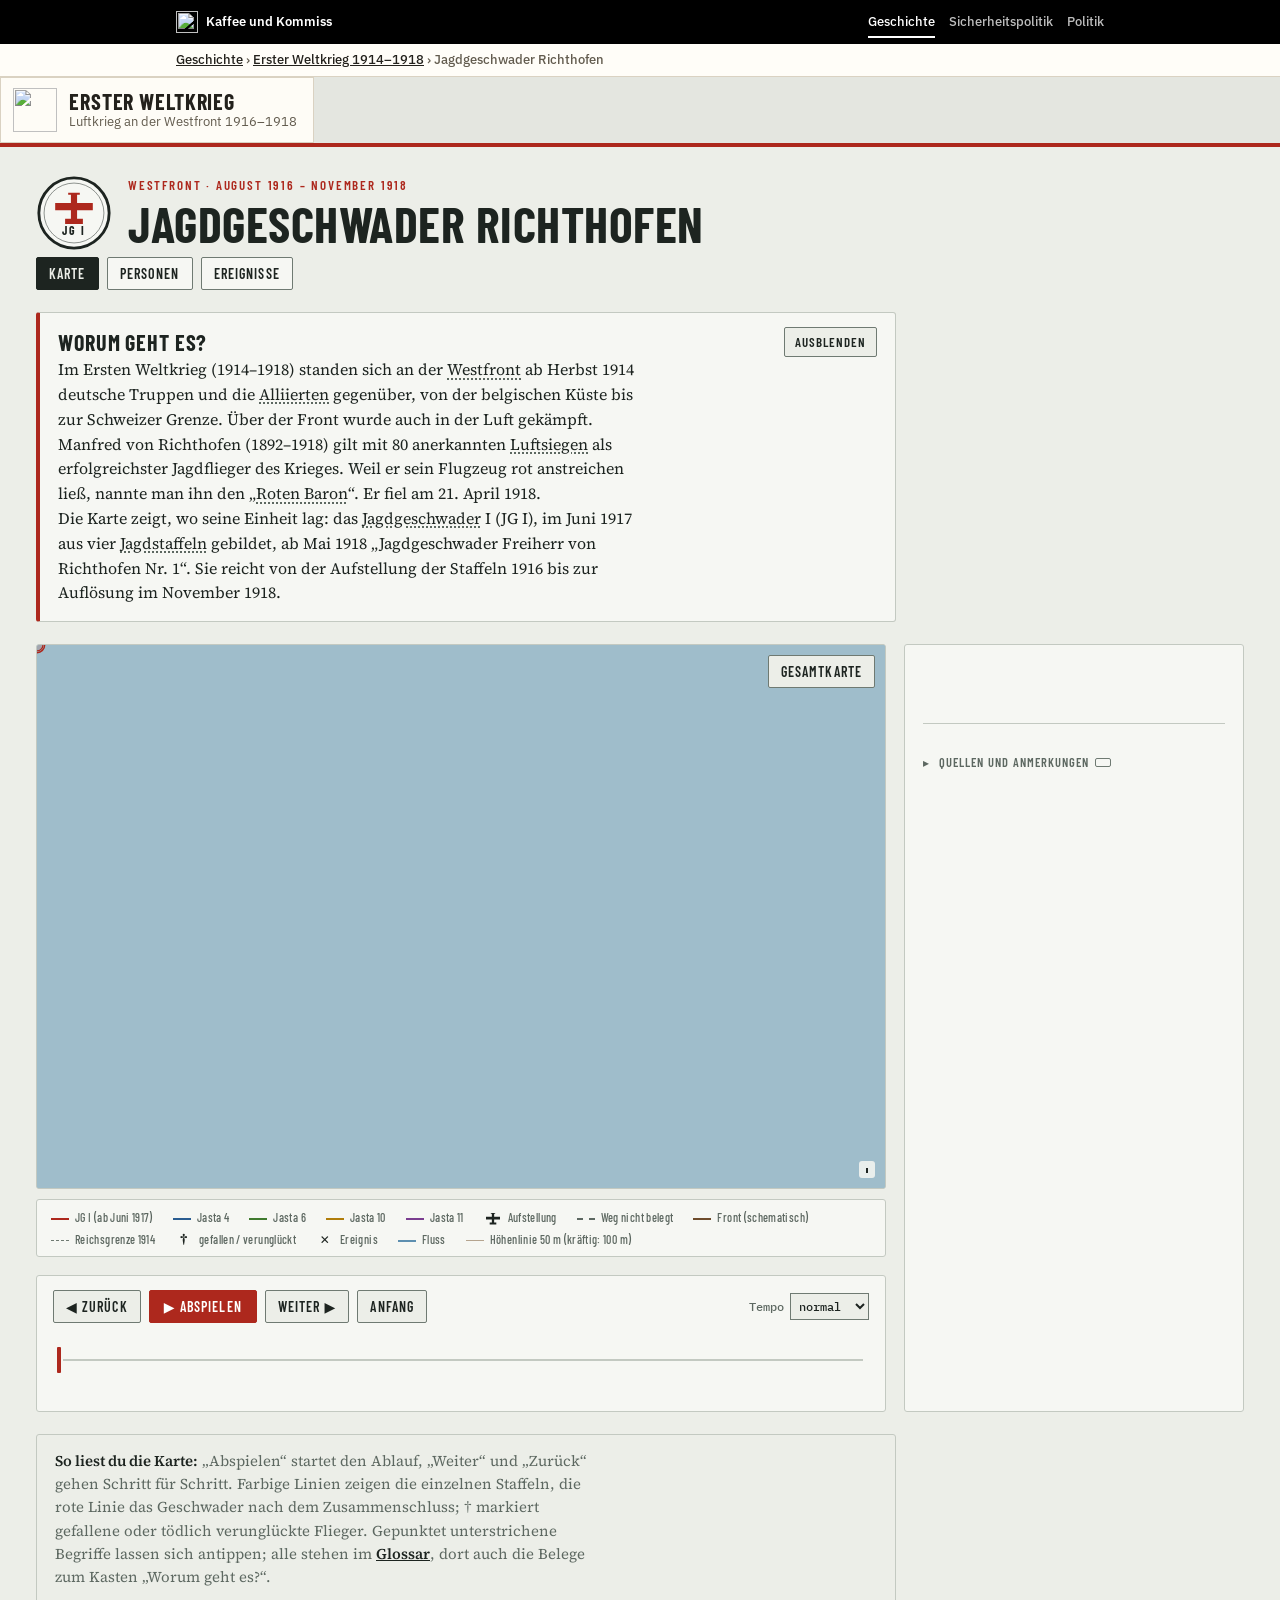
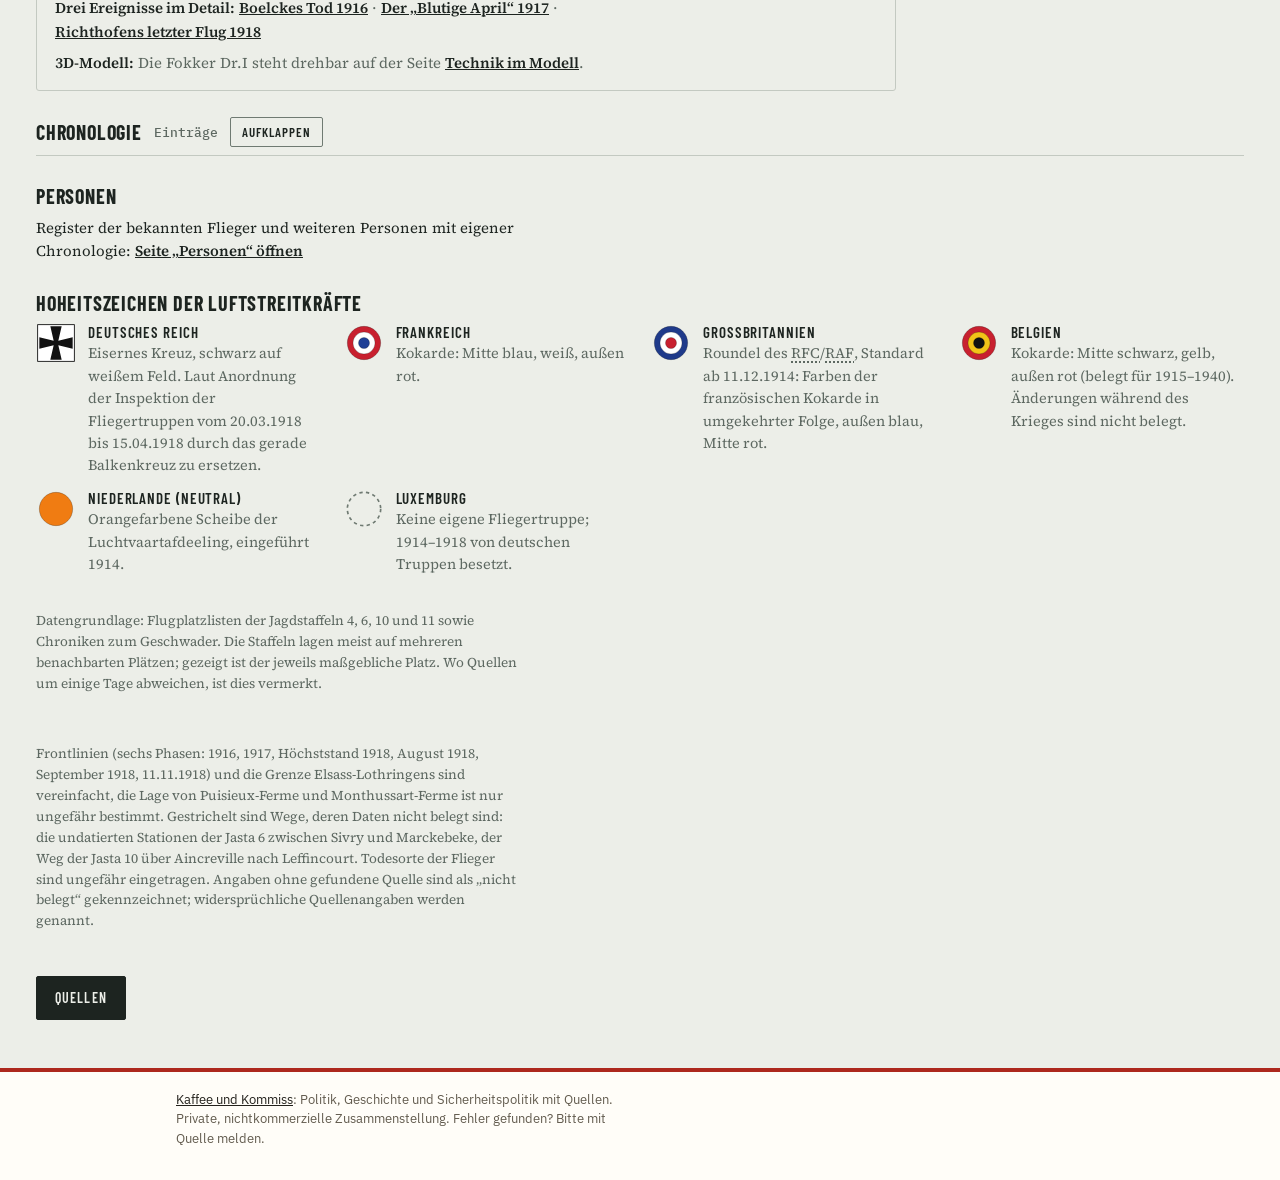
==== index.html @ 42090198 "Handy: Einstieg verdichten, Hauptinhalt früher sichtbar (Arbeitspaket 3) Kasten mit Einstiegstext au" ====
<!doctype html>
<html lang="de" class="kk-b-gesch kk-breit">
<head>
<meta charset="utf-8">
<meta name="viewport" content="width=device-width, initial-scale=1, viewport-fit=cover">
<meta name="description" content="Animierte Karte vom Weg der Jagdstaffeln 4, 6, 10 und 11 ab 1916 über das Jagdgeschwader I (Richthofen) bis zur Auflösung im November 1918.">
<link rel="canonical" href="https://kaffeeundkommiss.github.io/erster-Weltkrieg/">
<meta property="og:type" content="website">
<meta property="og:locale" content="de_DE">
<meta property="og:site_name" content="Erster Weltkrieg">
<meta property="og:title" content="Jagdgeschwader Richthofen 1916–1918">
<meta property="og:description" content="Animierte Karte vom Weg der Jagdstaffeln 4, 6, 10 und 11 ab 1916 über das Jagdgeschwader I (Richthofen) bis zur Auflösung im November 1918.">
<meta property="og:url" content="https://kaffeeundkommiss.github.io/erster-Weltkrieg/">
<!-- Vorschau für Linkvorschauen, erzeugt mit werkzeuge/vorschau.js -->
<meta property="og:image" content="https://kaffeeundkommiss.github.io/erster-Weltkrieg/vorschau/karte.jpg?v=986ff84e">
<meta property="og:image:width" content="1200">
<meta property="og:image:height" content="630">
<meta property="og:image:alt" content="Jagdgeschwader Richthofen: Erster Weltkrieg">
<meta name="twitter:card" content="summary_large_image">
<meta name="twitter:image" content="https://kaffeeundkommiss.github.io/erster-Weltkrieg/vorschau/karte.jpg?v=986ff84e">
<meta name="theme-color" content="#23211C" media="(prefers-color-scheme: light)">
<meta name="theme-color" content="#12110E" media="(prefers-color-scheme: dark)">
<meta name="apple-mobile-web-app-capable" content="yes">
<meta name="mobile-web-app-capable" content="yes">
<meta name="apple-mobile-web-app-title" content="JG Richthofen">
<meta name="apple-mobile-web-app-status-bar-style" content="default">
<link rel="icon" href="icons/favicon.svg" type="image/svg+xml">
<link rel="icon" href="icons/favicon-32.png" sizes="32x32" type="image/png">
<link rel="apple-touch-icon" sizes="180x180" href="icons/apple-touch-icon.png">
<link rel="manifest" href="manifest.webmanifest">
<link rel="stylesheet" href="site.css">
<style>
/* Grundgerüst, das auf claude.ai die Artefakt-Hülle liefert */
:root { color-scheme: light; padding-top: env(safe-area-inset-top, 0px); padding-bottom: env(safe-area-inset-bottom, 0px) }
body { margin: 0; font: 14px system-ui, -apple-system, sans-serif }
img { max-width: 100% }
[hidden] { display: none !important }
</style>
<title>Jagdgeschwader Richthofen 1916–1918</title>
<link rel="preconnect" href="https://fonts.googleapis.com">
<link rel="preconnect" href="https://fonts.gstatic.com" crossorigin>
<link rel="stylesheet" href="https://fonts.googleapis.com/css2?family=Barlow+Condensed:wght@500;600;700&family=Source+Serif+4:opsz,wght@8..60,400;8..60,600&family=IBM+Plex+Sans:wght@400;500;600;700&family=IBM+Plex+Mono:wght@400;500;600&display=swap">
<link rel="stylesheet" href="basis.css">
<style>
/* Layout: Karte als Hauptfläche, Detailspalte rechts (mobil darunter), Zeitleiste mit echter Datumsskala, darunter Stationsliste */
:root {
  --paper: #eceee8; --panel: #f6f7f3; --ink: #1d2420; --muted: #5d6861; --rule: #c3c9c1;
  --sea: #9fbdcb; --land-fr: #d3dcea; --land-be: #ece0ae; --land-uk: #ead2cf; --land-nl: #f2d6b8; --land-lu: #dcd2e8; --land-de: #c7c1b6;
  --border: #6f7a72; --j4: #2a5d91; --j6: #3f7a2e; --j10: #b07d0a; --j11: #7a3d8f; --red: #ad281d; --red-soft: rgba(173,40,29,.16); --front: #6e4c2c; --grat: rgba(29,36,32,.07);
  --f-display: "Barlow Condensed", "Arial Narrow", system-ui, sans-serif;
  --f-body: "Source Serif 4", Georgia, "Times New Roman", serif;
  --f-mono: "IBM Plex Mono", ui-monospace, Menlo, Consolas, monospace;
}
@media (prefers-color-scheme: dark) { :root:not([data-theme="light"]) {
  --paper: #121614; --panel: #181d1a; --ink: #e2e6e1; --muted: #98a39b; --rule: #313a35;
  --sea: #0e1518; --land-fr: #1f2b3c; --land-be: #3a3419; --land-uk: #3d2626; --land-nl: #40301c; --land-lu: #2e2840; --land-de: #3a3834;
  --border: #7d8a82; --j4: #6fa3e0; --j6: #7dbb5f; --j10: #e0b33c; --j11: #c08ad6; --red: #e4533f; --red-soft: rgba(228,83,63,.2); --front: #c29462; --grat: rgba(226,230,225,.05);
  color-scheme: dark } }
:root[data-theme="dark"] {
  --paper: #121614; --panel: #181d1a; --ink: #e2e6e1; --muted: #98a39b; --rule: #313a35;
  --sea: #0e1518; --land-fr: #1f2b3c; --land-be: #3a3419; --land-uk: #3d2626; --land-nl: #40301c; --land-lu: #2e2840; --land-de: #3a3834;
  --border: #7d8a82; --j4: #6fa3e0; --j6: #7dbb5f; --j10: #e0b33c; --j11: #c08ad6; --red: #e4533f; --red-soft: rgba(228,83,63,.2); --front: #c29462; --grat: rgba(226,230,225,.05);
  color-scheme: dark }

* { box-sizing: border-box }
body { background: var(--paper); color: var(--ink); font: 400 16px/1.55 var(--f-body); }
.wrap { max-width: 1240px; margin: 0 auto; padding-block: 28px 48px;
  padding-left: max(16px, env(safe-area-inset-left, 0px)); padding-right: max(16px, env(safe-area-inset-right, 0px));
  display: grid; grid-template-columns: minmax(0, 1fr); gap: 22px; }
.wrap > * { min-width: 0 }
header { display: grid; gap: 6px }
.brand { display: flex; align-items: center; gap: 16px }
.brand-text { display: grid; gap: 6px; min-width: 0 }
nav.pages { display: flex; gap: 8px; flex-wrap: wrap }
nav.pages a { font: 600 14px/1 var(--f-display); letter-spacing: .08em; text-transform: uppercase; color: var(--ink); text-decoration: none;
  border: 1px solid var(--border); border-radius: 2px; padding: 9px 12px 8px; background: var(--panel) }
nav.pages a[aria-current="page"] { background: var(--ink); color: var(--paper); border-color: var(--ink) }
nav.pages a:focus-visible { outline: 2px solid var(--red); outline-offset: 2px }
.more { margin: 0; font-size: 15px } .more a { color: var(--ink); font-weight: 600 }
.logo { width: 76px; height: 76px; flex: none }
.logo-ring { fill: var(--panel); stroke: var(--ink); stroke-width: 3 }
.logo-inner { fill: none; stroke: var(--ink); stroke-width: 1; opacity: .5 }
.logo-plane { fill: var(--red) }
.logo-text { fill: var(--ink); font: 700 12.5px var(--f-display); letter-spacing: .16em }
@media (max-width: 560px) { .logo { width: 56px; height: 56px } .brand { gap: 12px } }
.eyebrow { font: 600 13px/1 var(--f-display); letter-spacing: .14em; text-transform: uppercase; color: var(--red) }
h1, .h1 { font: 700 clamp(30px, 5vw, 50px)/1 var(--f-display); letter-spacing: .01em; margin: 0; text-wrap: balance; text-transform: uppercase }
.lede { margin: 4px 0 0; max-width: 68ch; color: var(--muted) }
.intro { background: var(--panel); border: 1px solid var(--rule); border-left: 4px solid var(--red); border-radius: 3px; padding: 14px 18px 16px; display: grid; gap: 8px; max-width: 860px }
.intro h2 { font: 700 22px/1 var(--f-display); text-transform: uppercase; letter-spacing: .04em; margin: 0 }
.intro > summary { list-style: none; cursor: pointer; display: flex; align-items: center; justify-content: space-between; gap: 12px }
.intro > summary::-webkit-details-marker { display: none }
.intro > summary:focus-visible { outline: 2px solid var(--red); outline-offset: 2px }
.intro .tgl { font: 600 13px/1 var(--f-display); letter-spacing: .08em; text-transform: uppercase; border: 1px solid var(--border); border-radius: 2px; padding: 8px 10px 7px; background: var(--paper) }
.intro .tgl .op, .intro:not([open]) .tgl .cl { display: none } .intro:not([open]) .tgl .op { display: inline }
.intro:not([open]) { padding-bottom: 14px }
.intro p { margin: 0 } .intro .how { font-size: 15px; color: var(--muted) } .intro .how b { color: var(--ink); font-weight: 600 } .intro a { color: var(--ink); font-weight: 600 }
.hinweise { border: 1px solid var(--rule); border-radius: 3px; padding: 14px 18px 16px; display: grid; gap: 8px; max-width: 860px }
.hinweise p { margin: 0; font-size: 15px; color: var(--muted) } .hinweise b { color: var(--ink); font-weight: 600 } .hinweise a { color: var(--ink); font-weight: 600 }
.side-label { font-family: var(--f-display); font-weight: 700; letter-spacing: .12em; text-transform: uppercase; fill: var(--front); paint-order: stroke; stroke: var(--paper); stroke-linejoin: round; pointer-events: none; transition: opacity .3s }
.side-ic { pointer-events: none; transition: opacity .3s; opacity: 0 }
.legend-m { display: none }

/* Zeitleiste fest unter der Karte; der Schrittbereich steht rechts daneben und darf länger sein, ohne die Zeitleiste zu verschieben */
.stage { display: grid; grid-template-columns: minmax(0, 1fr) 340px; grid-template-rows: auto auto 1fr; gap: 18px; align-items: start }
.stage > .map { grid-column: 1; grid-row: 1 }
.stage > .legend-bar { grid-column: 1; grid-row: 2 }
.stage > .controls { grid-column: 1; grid-row: 3 }
/* Feste Höhe des Schrittbereichs: längere Texte scrollen darin, damit nichts darunter springt */
.stage > .panel { grid-column: 2; grid-row: 1 / span 3; align-self: stretch; contain: size; overflow-y: auto; overscroll-behavior: contain; align-content: start }
@media (max-width: 900px) { .stage { grid-template-columns: minmax(0, 1fr); grid-template-rows: none }
  .stage > .map, .stage > .legend-bar, .stage > .controls, .stage > .panel { grid-column: 1; grid-row: auto }
  .stage > .panel { align-self: start; height: 400px } }

.map { position: relative; background: var(--sea); border: 1px solid var(--rule); border-radius: 3px; overflow: hidden }
.map svg { display: block; width: 100%; height: auto; aspect-ratio: 1000 / 640; max-width: 100%; touch-action: manipulation }
@media (max-width: 640px) { .map svg { aspect-ratio: 1 / 1 } }
.c-250 { fill: var(--land-fr) } .c-056 { fill: var(--land-be) } .c-826 { fill: var(--land-uk) } .c-528 { fill: var(--land-nl) } .c-442 { fill: var(--land-lu) } .c-276 { fill: var(--land-de) }
.country { stroke: var(--border); stroke-width: 1.3; vector-effect: non-scaling-stroke; stroke-linejoin: round }
.al { fill: var(--land-de); stroke: var(--land-de); stroke-width: .6; vector-effect: non-scaling-stroke }
.alline { fill: none; stroke: var(--border); stroke-width: 1.3; stroke-dasharray: 5 3; vector-effect: non-scaling-stroke }
.grat { fill: none; stroke: var(--grat); stroke-width: 1; vector-effect: non-scaling-stroke }
.front { fill: none; stroke: var(--front); stroke-width: 2.4; vector-effect: non-scaling-stroke; transition: opacity .7s; opacity: 0; stroke-linejoin: round }
.front.on { opacity: .85 }
.front-teeth { fill: none; stroke: var(--front); stroke-width: 6; stroke-dasharray: 1.5 7; vector-effect: non-scaling-stroke; opacity: 0; transition: opacity .7s }
.front-teeth.on { opacity: .45 }
.city circle { fill: var(--muted) }
.city text, .clabel { fill: var(--muted); font-family: var(--f-display); paint-order: stroke; stroke: var(--paper); stroke-width: 3px; stroke-linejoin: round }
.clabel { fill: var(--ink); opacity: .62; letter-spacing: .2em; font-weight: 700; stroke: none }
.emb { pointer-events: auto }
.emb-ring { stroke: rgba(0,0,0,.35); stroke-width: .4 }
.route-all { fill: none; stroke: var(--red); stroke-opacity: .28; stroke-width: 1.2; stroke-dasharray: 3 4; vector-effect: non-scaling-stroke }
.route-done { fill: none; stroke: var(--red); stroke-width: 2.6; vector-effect: non-scaling-stroke; stroke-linecap: round; stroke-linejoin: round }
.trk path { fill: none; stroke: var(--c); vector-effect: non-scaling-stroke; stroke-linecap: round; stroke-linejoin: round }
.trk-solid { stroke-width: 2.2 } .trk-dash { stroke-width: 2; stroke-dasharray: 5 4 }
.trk-jg .trk-solid { stroke-width: 2.8 }
.trk-dot { fill: var(--c); stroke: var(--paper); stroke-width: 1.2; vector-effect: non-scaling-stroke; cursor: pointer }
.trk-plane { fill: var(--c); stroke: var(--paper); stroke-width: .9; paint-order: stroke; stroke-linejoin: round; cursor: pointer }
#cur { transition: none }
.trk { transition: opacity .6s } .trk.merged { opacity: .45 }
.mk { opacity: 0; transition: opacity .4s; cursor: pointer } .mk.on { opacity: 1 }
.mk-x { stroke: var(--ink); stroke-width: 1.8; vector-effect: non-scaling-stroke; fill: none }
.mk-sym { fill: var(--ink); font-family: var(--f-body); font-weight: 600; paint-order: stroke; stroke: var(--paper); stroke-width: 3px; stroke-linejoin: round }
.ev-label { fill: var(--ink); font-family: var(--f-display); font-weight: 600; paint-order: stroke; stroke: var(--paper); stroke-linejoin: round }
.cur-ring { fill: var(--red-soft); stroke: var(--red); stroke-width: 1.2; vector-effect: non-scaling-stroke }
.cur-label { font-family: var(--f-display); font-weight: 700; fill: var(--ink); paint-order: stroke; stroke: var(--paper); stroke-linejoin: round }
@keyframes pulse { 0% { transform: scale(.6); opacity: .9 } 100% { transform: scale(1.8); opacity: 0 } }
.pulse { transform-box: fill-box; transform-origin: center; animation: pulse 2s ease-out infinite; fill: none; stroke: var(--red); vector-effect: non-scaling-stroke; stroke-width: 1.5 }

.cont-minor, .cont-major { fill: none; stroke: #8a6f4e; vector-effect: non-scaling-stroke; stroke-linejoin: round }
.cont-minor { stroke-opacity: .28; stroke-width: .6 } .cont-major { stroke-opacity: .45; stroke-width: .9 }
.river-l { fill: none; stroke: #5d8fb0; stroke-width: 1.4; vector-effect: non-scaling-stroke; stroke-linejoin: round; stroke-linecap: round }
.riv-lab { fill: #3f6f91; font-family: var(--f-body); font-style: italic; paint-order: stroke; stroke: var(--paper); stroke-linejoin: round }

.legend { position: absolute; left: 10px; bottom: 10px; background: color-mix(in srgb, var(--panel) 88%, transparent); border: 1px solid var(--rule);
  border-radius: 3px; padding: 7px 10px; font: 500 12px/1.5 var(--f-display); letter-spacing: .03em; display: grid; gap: 2px; color: var(--muted) }
.legend i { display: inline-block; width: 18px; height: 0; vertical-align: middle; margin-right: 6px; border-top: 2.5px solid var(--red) }
.legend i.f { border-top-color: var(--front) } .legend i.u { border-top-color: var(--c) } .legend span { white-space: nowrap } .legend .lp { display: inline-block; width: 18px; height: 14px; vertical-align: middle; margin-right: 6px } .legend i.d { border-top: 2px dashed var(--muted) } .legend i.b { border-top: 1.5px dashed var(--border) }
.legend i.r { border-top: 2px solid #5d8fb0 } .legend i.h { border-top: 1.5px solid rgba(138,111,78,.6) }
.legend .x { display: inline-block; width: 18px; margin-right: 6px; text-align: center; color: var(--ink); font-weight: 700 }
.legend .k { font-family: var(--f-body); font-weight: 700; font-size: 14px; line-height: 1 }
.legend i.sw { height: 10px; width: 12px; border: 1px solid var(--border) }
.legend { grid-template-columns: auto auto; column-gap: 14px }
@media (max-width: 560px) { .legend { position: static; border: 0; border-top: 1px solid var(--rule); border-radius: 0; grid-template-columns: 1fr 1fr } }
.mapbtn { position: absolute; right: 10px; top: 10px; }
/* Maßstabsleiste: Länge folgt der Vergrößerung (draw) */
.massstab { position: absolute; right: 10px; bottom: 10px; pointer-events: none; font: 600 11px/1 var(--f-display); letter-spacing: .03em; color: var(--ink);
  background: color-mix(in srgb, var(--panel) 85%, transparent); padding: 4px 7px 5px; border-radius: 3px }
.massstab .ms-bar { display: block; height: 5px; margin-top: 3px; border: 1px solid var(--ink); background: linear-gradient(90deg, var(--ink) 50%, var(--panel) 50%) }
.legend.legend-bar { position: static; display: flex; flex-wrap: wrap; gap: 4px 20px; padding: 8px 14px; background: var(--panel); margin-top: -8px }

.panel { background: var(--panel); border: 1px solid var(--rule); border-radius: 3px; padding: 18px 18px 16px; display: grid; gap: 10px; min-width: 0 }
.count { font: 500 12px/1 var(--f-mono); color: var(--muted); letter-spacing: .04em; display: flex; justify-content: space-between }
.panel h2 { font: 700 30px/1.02 var(--f-display); margin: 0; text-transform: uppercase; text-wrap: balance }
.sub { color: var(--muted); font-size: 15px; margin-top: -4px }
.dates { font: 500 14px/1.3 var(--f-mono); color: var(--red); font-variant-numeric: tabular-nums }
.chip { display: inline-block; font: 600 12px/1 var(--f-display); letter-spacing: .1em; text-transform: uppercase; border: 1px solid var(--rule); padding: 5px 7px 4px; border-radius: 2px; color: var(--muted) }
.panel p { margin: 0 }
.panel h2.kia-t, .kia-t { color: var(--red) }
.uchip { display: inline-block; font: 600 12px/1 var(--f-display); letter-spacing: .06em; text-transform: uppercase; padding: 4px 7px 3px 6px; border-radius: 2px;
  border: 1px solid var(--rule); border-left: 4px solid var(--c); color: var(--ink); white-space: nowrap }
#pUnits { display: flex; flex-wrap: wrap; gap: 6px }
#pPersons { display: grid; gap: 8px; border-top: 1px solid var(--rule); padding-top: 10px }
.pp { font-size: 14.5px; display: grid; gap: 4px; justify-items: start } .pp .chips { display: flex; flex-wrap: wrap; gap: 5px } .pp b { font-weight: 600 } .pp span { color: var(--muted) }
.pp.is-kia b, .person.is-kia > b { color: var(--red) }
.persons { display: grid; gap: 10px }
.person-grid { display: grid; grid-template-columns: repeat(auto-fill, minmax(250px, 1fr)); gap: 14px 22px }
.person { display: grid; gap: 4px; align-content: start; font-size: 14.5px; padding: 10px 12px; border: 1px solid var(--rule); border-radius: 3px; background: var(--panel); min-width: 0 }
.person[role="button"] { cursor: pointer } .person[role="button"]:hover { border-color: var(--border) }
.person:focus-visible { outline: 2px solid var(--red); outline-offset: 2px }
.person > b { font: 700 17px/1.2 var(--f-display); letter-spacing: .03em; text-transform: uppercase }
.person .chips { display: flex; flex-wrap: wrap; gap: 5px }
.person span { color: var(--muted) } .person .fate { color: var(--ink) }
.person.is-kia { border-left: 3px solid var(--red) }
.tod { font-size: 14px; color: var(--muted) } .tod b { color: var(--ink); font-weight: 600 }
.tod-k b, .tod-s b { color: var(--red) }
table.others { min-width: 0 } table.others tr { cursor: default } table.others tr:hover td { background: none }
@media (max-width: 600px) { table.others tr { grid-template-columns: 1fr } table.others td:first-child { padding-top: 4px } }
.event { border-top: 1px solid var(--rule); padding-top: 9px; font-size: 15px }
.event b { font-family: var(--f-mono); font-weight: 500; font-size: 13px; color: var(--ink); display: block }
.note { font-size: 13.5px; color: var(--muted); font-style: italic }

.controls { display: grid; gap: 10px; background: var(--panel); border: 1px solid var(--rule); border-radius: 3px; padding: 14px 16px 12px }
.btns { display: flex; gap: 8px; align-items: center; flex-wrap: wrap }
.btns-main, .btns-sub { display: flex; gap: 8px; align-items: center }
.btns-sub { flex: 1 1 auto }
button { font: 600 14px/1 var(--f-display); letter-spacing: .08em; text-transform: uppercase; color: var(--ink); background: var(--paper);
  border: 1px solid var(--border); border-radius: 2px; padding: 9px 12px 8px; cursor: pointer }
button:hover { border-color: var(--ink) }
button:focus-visible { outline: 2px solid var(--red); outline-offset: 2px }
button.primary { background: var(--red); border-color: var(--red); color: #fff; min-width: 108px }
.speed { margin-left: auto; font: 500 12px var(--f-mono); color: var(--muted); display: flex; gap: 6px; align-items: center }
@media (max-width: 640px) {
  /* Handy: Karte, direkt darunter Zurück/Abspielen/Weiter, dann der Schritttext; Datum, Tempo, Zeitleiste und Legende folgen danach */
  .stage { display: flex; flex-direction: column; gap: 10px; align-items: stretch }
  .stage > .map { order: 1 } .stage > .controls { display: contents } .controls > .btns { display: contents }
  .btns-main { order: 2; display: grid; grid-template-columns: 1fr 1.25fr 1fr; gap: 8px }
  .stage > .panel { order: 3; height: auto; contain: none; overflow: visible }
  .btns-sub { order: 4; display: grid; grid-template-columns: 1fr 1fr 1fr; gap: 8px; align-items: center; margin-top: 6px }
  .controls > .ruler { order: 5; margin: 0 10px }
  .legend-m { order: 6; display: block; background: var(--panel); border: 1px solid var(--rule); border-radius: 3px; padding: 10px 14px }
  .legend-m > summary { cursor: pointer; font: 600 14px/1.2 var(--f-display); letter-spacing: .08em; text-transform: uppercase; min-height: 28px; display: flex; align-items: center }
  .legend-m .legend { position: static; border: 0; background: none; padding: 8px 0 0; grid-template-columns: 1fr 1fr }
  .stage > .legend-bar { display: none }
  .btns-main button, .btns-sub button { min-height: 44px; padding-inline: 4px; white-space: nowrap; letter-spacing: .04em; font-size: 13px }
  .btns { display: grid; grid-template-columns: 1fr 1fr 1fr; }
  .btns button { min-height: 44px; padding-inline: 4px; white-space: nowrap; letter-spacing: .04em; font-size: 13px }
  #reset { grid-column: 1 } .nowdate { grid-column: 2; text-align: center } .speed { grid-column: 3; margin-left: 0; justify-content: flex-end }
  .speed select { min-height: 40px }
  .ruler .tick { width: 10px; margin-left: -5px; height: 26px; top: 10px }
  .ruler .tick::after { left: 3px; top: 8px }
  .panel h2 { font-size: 26px }
  .mapbtn { padding: 8px 10px 7px; font-size: 13px }
}
.speed select { font: inherit; color: var(--ink); background: var(--paper); border: 1px solid var(--border); padding: 4px }

.ruler { position: relative; height: 62px; margin: 4px 6px 0 }
.ruler .axis { position: absolute; left: 0; right: 0; top: 22px; height: 2px; background: var(--rule) }
.ruler .prog { position: absolute; left: 0; top: 22px; height: 2px; background: var(--red) }
.ruler .playhead { position: absolute; top: 10px; width: 4px; height: 26px; margin-left: -2px; background: var(--red); border-radius: 1px; pointer-events: none; box-shadow: 0 0 0 2px var(--panel) }
.nowdate { font: 500 13px var(--f-mono); color: var(--red); font-variant-numeric: tabular-nums; min-width: 9.5ch }
.ruler .tick { position: absolute; top: 14px; width: 8px; height: 18px; margin-left: -4px; padding: 0; border: 0; background: none; cursor: pointer }
.ruler .tick::after { content: ""; position: absolute; left: 2px; top: 4px; width: 4px; height: 10px; background: var(--muted); border-radius: 1px }
.ruler .tick.visited::after { background: var(--red) }
.ruler .month { position: absolute; top: 34px; font: 500 11px var(--f-mono); color: var(--muted); transform: translateX(-50%); white-space: nowrap }
.ruler .month.y { color: var(--ink); top: 0 }
.ruler .mt { position: absolute; top: 24px; width: 1px; height: 6px; background: var(--rule) }

.list { overflow-x: auto }
@media (max-width: 600px) {
  table { min-width: 0 } thead { display: none }
  tr { display: grid; grid-template-columns: 2.4em minmax(0, 1fr); border-bottom: 1px solid var(--rule); padding: 8px 0 }
  .list td { border: 0; padding: 1px 6px } .list td.n { grid-row: span 3; padding-top: 3px }
  .list td:last-child { padding-top: 4px }
}
table { border-collapse: collapse; width: 100%; min-width: 620px; font-size: 15px }
th { font: 600 12px/1 var(--f-display); letter-spacing: .12em; text-transform: uppercase; color: var(--muted); text-align: left; padding: 8px 10px; border-bottom: 1.5px solid var(--ink) }
td { padding: 8px 10px; border-bottom: 1px solid var(--rule); vertical-align: top }
td.n, td.d { font: 400 13px/1.5 var(--f-mono); font-variant-numeric: tabular-nums; white-space: nowrap; color: var(--muted) }
tr { cursor: pointer } tr:hover td { background: var(--red-soft) }
tr.cur td { background: var(--red-soft) } tr.cur td.n { color: var(--red); font-weight: 500 }
td b { font-weight: 600 }
h3 { font: 700 20px/1 var(--f-display); text-transform: uppercase; letter-spacing: .04em; margin: 8px 0 0 }
.chron > summary { display: flex; align-items: baseline; gap: 12px; cursor: pointer; list-style: none; padding: 4px 0 8px; border-bottom: 1px solid var(--rule) }
.chron > summary::-webkit-details-marker { display: none }
.chron > summary h3 { margin: 0 }
.chron > summary .cnt { font: 500 13px/1 var(--f-mono); color: var(--muted) }
.chron > summary { align-items: center; flex-wrap: wrap }
.chron > summary .tgl { font: 600 13px/1 var(--f-display); letter-spacing: .08em; text-transform: uppercase; color: var(--ink); background: var(--paper);
  border: 1px solid var(--border); border-radius: 2px; padding: 8px 11px 7px }
.chron > summary:hover .tgl { border-color: var(--ink) }
.chron .tgl .cl, .chron[open] .tgl .op { display: none } .chron[open] .tgl .cl { display: inline }
.chron > summary:hover h3, .chron > summary:focus-visible h3 { color: var(--red) }
.chron > summary:focus-visible { outline: 2px solid var(--red); outline-offset: 2px }
.insignia { display: grid; gap: 10px }
.ins-grid { display: grid; grid-template-columns: repeat(auto-fill, minmax(260px, 1fr)); gap: 12px 22px }
.ins { display: flex; gap: 12px; align-items: flex-start; font-size: 14.5px; min-width: 0 }
.ins svg { width: 40px; height: 40px; flex: none }
.ins b { display: block; font: 600 15px/1.3 var(--f-display); letter-spacing: .06em; text-transform: uppercase }
.ins span { color: var(--muted) }
.sources { font-size: 13.5px; color: var(--muted); max-width: 36em }
.sources a { color: var(--ink) }
.src { font-size: 13.5px; color: var(--muted); display: grid; gap: 6px; border-top: 1px solid var(--rule); padding-top: 9px }
.src a { color: var(--ink) } .src .refs { line-height: 1.45; display: grid; gap: 3px }
.bel { justify-self: start; font: 500 12px/1 var(--f-mono); letter-spacing: .02em; padding: 4px 7px 3px; border-radius: 2px; border: 1px solid var(--border); color: var(--ink) }
.bel-1 { border-style: dashed } .bel-x { border-color: var(--red); color: var(--red) }
ol.srclist { font-size: 13.5px; color: var(--muted); max-width: 90ch; margin: 4px 0 0; padding-left: 2.6em; display: grid; gap: 3px }
ol.srclist a { color: var(--ink) } ol.srclist li:target { background: var(--red-soft) }
.spur-label { fill: var(--ink); stroke: var(--paper); paint-order: stroke; stroke-linejoin: round; font-family: var(--f-display) }
@media (prefers-reduced-motion: reduce) { .pulse { animation: none } .front, .mk, .trk { transition: none } }
</style>
<link rel="stylesheet" href="bereich.css">
</head>
<body>
<div class="kk-leiste"><div class="kk-in">
  <a class="kk-haus" href="https://kaffeeundkommiss.github.io/"><img src="kk-tasse.svg" alt="" width="22" height="22"><span>Kaffee und Kommiss</span></a>
  <nav class="kk-bereiche" aria-label="Bereiche"><a href="https://kaffeeundkommiss.github.io/geschichte/" aria-current="true">Geschichte</a><a href="https://kaffeeundkommiss.github.io/sicherheitspolitik/"><span class="kk-lang">Sicherheitspolitik</span><span class="kk-kurz">Sicherheit</span></a><a href="https://kaffeeundkommiss.github.io/politik/">Politik</a></nav>
</div></div>
<nav class="kk-pfad" aria-label="Pfad"><div class="kk-in"><a href="https://kaffeeundkommiss.github.io/geschichte/">Geschichte</a> › <a href="https://kaffeeundkommiss.github.io/geschichte/erster-weltkrieg/">Erster Weltkrieg 1914–1918</a> › <span aria-current="page">Jagdgeschwader Richthofen</span></div></nav>
<div class="kk-kopf"><div class="kk-in">
  <a class="kk-schild" href="https://kaffeeundkommiss.github.io/geschichte/erster-weltkrieg/"><img src="icons/favicon.svg" alt="" width="44" height="44"><span><span class="kk-name" style="display:block">Erster Weltkrieg</span><span class="kk-unter" style="display:block">Luftkrieg an der Westfront 1916–1918</span></span></a>
</div></div>
<main class="wrap" id="inhalt">
  <header>
    <div class="brand">
      <svg class="logo" viewBox="-40 -40 80 80" role="img" aria-label="Logo: Flugzeugsilhouette im Abzeichen des Jagdgeschwaders I">
        <circle r="37" class="logo-ring"/>
        <circle r="31.5" class="logo-inner"/>
        <g transform="translate(0,-4) scale(1.8)"><use href="#plane" class="logo-plane"/></g>
        <text y="23.5" text-anchor="middle" class="logo-text">JG I</text>
      </svg>
      <div class="brand-text">
        <div class="eyebrow">Westfront · August 1916 – November 1918</div>
        <h1>Jagdgeschwader Richthofen</h1>
      </div>
    </div>
    <nav class="pages" aria-label="Seiten">
      <a href="index.html" aria-current="page">Karte</a>
      <a href="personen.html">Personen</a>
      <a href="boelcke1916.html">Ereignisse</a>
    </nav>
  </header>

  <details class="intro" id="intro" data-kurz="2" open>
    <summary><h2>Worum geht es?</h2><span class="tgl" aria-hidden="true"><span class="op">Einblenden</span><span class="cl">Ausblenden</span></span></summary>
    <p>Im Ersten Weltkrieg (1914–1918) standen sich an der Westfront ab Herbst 1914 deutsche Truppen und die Alliierten gegenüber, von der belgischen Küste bis zur Schweizer Grenze. Über der Front wurde auch in der Luft gekämpft.</p>
    <p>Manfred von Richthofen (1892–1918) gilt mit 80 anerkannten Luftsiegen als erfolgreichster Jagdflieger des Krieges. Weil er sein Flugzeug rot anstreichen ließ, nannte man ihn den „Roten Baron“. Er fiel am 21. April 1918.</p>
    <p>Die Karte zeigt, wo seine Einheit lag: das Jagdgeschwader I (JG I), im Juni 1917 aus vier Jagdstaffeln gebildet, ab Mai 1918 „Jagdgeschwader Freiherr von Richthofen Nr. 1“. Sie reicht von der Aufstellung der Staffeln 1916 bis zur Auflösung im November 1918.</p>
  </details>

  <section class="stage">
    <div class="map" id="map">
      <svg id="svg" viewBox="0 0 1000 640" role="img" aria-label="Karte der Westfront mit den Flugplätzen des Jagdgeschwaders I">
        <defs>
          <g id="e-de"><rect x="-11" y="-11" width="22" height="22" fill="#fff" stroke="#000" stroke-width=".5"/><path d="M-3.4,-10 L3.4,-10 L1.4,-1.4 L10,-3.4 L10,3.4 L1.4,1.4 L3.4,10 L-3.4,10 L-1.4,1.4 L-10,3.4 L-10,-3.4 L-1.4,-1.4 Z" fill="#111"/></g>
          <g id="e-fr" class="emb-ring"><circle r="10" fill="#c8202f"/><circle r="6.6" fill="#fff"/><circle r="3.3" fill="#1f3f95"/></g>
          <g id="e-uk" class="emb-ring"><circle r="10" fill="#1f3a8a"/><circle r="6.6" fill="#fff"/><circle r="3.3" fill="#c8202f"/></g>
          <g id="e-be" class="emb-ring"><circle r="10" fill="#c8202f"/><circle r="6.6" fill="#f2c318"/><circle r="3.3" fill="#111"/></g>
          <g id="e-nl" class="emb-ring"><circle r="10" fill="#f07c12"/></g>
          <path id="plane" d="M-11,-3.6 h22 v4.2 h-22 z M-1.8,-8.5 h3.6 v16.5 h-3.6 z M-5.2,5.6 h10.4 v3 h-10.4 z M-3.4,-9.6 h6.8 v1.2 h-6.8 z"/>
        </defs>
        <rect x="-200" y="-200" width="1400" height="1040" fill="var(--sea)"/>
        <path class="grat" id="grat"/>
        <g id="countries"></g>
        <g id="relief" aria-hidden="true"><path class="cont-minor" id="contMinor"/><path class="cont-major" id="contMajor"/></g>
        <path class="river-l" id="riverL"/>
        <path class="al" id="al"/>
        <path class="alline" id="alline"/>
        <g id="rivLabels" aria-hidden="true"></g>
        <g id="clabels"></g>
        <g id="fronts"></g>
        <g id="sides" aria-hidden="true"><g class="side-ic" id="sideDeI"><use href="#e-de"/></g><text class="side-label" id="sideDe"></text><g class="side-ic" id="sideAlI"><use href="#e-fr"/><use href="#e-uk"/></g><text class="side-label" id="sideAl"></text></g>
        <g id="cities"></g>
        <path class="route-all" id="routeAll"/>
        <g id="tracks"></g>
        <g id="events"></g>
        <g id="cur">
          <circle class="pulse" id="pulse" r="9"/>
          <circle class="cur-ring" id="ring" r="7"/>
          <text class="cur-label" id="curLabel"></text>
        </g>
      </svg>
      <div class="massstab" id="massstab" aria-hidden="true"><span class="ms-lab" id="msLab"></span><span class="ms-bar" id="msBar"></span></div>
      <button class="mapbtn" id="zoomBtn" type="button" aria-pressed="true">Gesamtkarte</button>
    </div>

    <div class="legend legend-bar" aria-label="Legende">
      <span><i></i>JG I (ab Juni 1917)</span>
      <span><i class="u" style="--c:var(--j4)"></i>Jasta 4</span>
      <span><i class="u" style="--c:var(--j6)"></i>Jasta 6</span>
      <span><i class="u" style="--c:var(--j10)"></i>Jasta 10</span>
      <span><i class="u" style="--c:var(--j11)"></i>Jasta 11</span>
      <span><svg class="lp" viewBox="-12 -11 24 22" aria-hidden="true"><use href="#plane" fill="var(--ink)"/></svg>Aufstellung</span>
      <span><i class="d"></i>Weg nicht belegt</span>
      <span><i class="f"></i>Front (schematisch)</span>
      <span><i class="b"></i>Reichsgrenze 1914</span>
      <span><b class="x k">†</b>gefallen / verunglückt</span>
      <span><b class="x">✕</b>Ereignis</span>
      <span><i class="r"></i>Fluss</span>
      <span><i class="h"></i>Höhenlinie 50 m (kräftig: 100 m)</span>
    </div>

    <section class="controls" aria-label="Zeitleiste">
      <div class="btns">
        <div class="btns-main">
          <button type="button" id="prev" aria-label="Vorheriger Schritt">◀ Zurück</button>
          <button type="button" class="primary" id="play">▶ Abspielen</button>
          <button type="button" id="next" aria-label="Nächster Schritt">Weiter ▶</button>
        </div>
        <div class="btns-sub">
          <button type="button" id="reset">Anfang</button>
          <span class="nowdate" id="nowDate" aria-live="off" title="Dargestelltes Datum"></span>
          <label class="speed" for="speedSel">Tempo
            <select id="speedSel"><option value="4200">langsam</option><option value="2800" selected>normal</option><option value="1600">schnell</option></select>
          </label>
        </div>
      </div>
      <div class="ruler" id="ruler"><div class="axis"></div><div class="prog" id="prog"></div><div class="playhead" id="playhead"></div></div>
    </section>

    <section class="panel" id="panel" aria-label="Ausgewählter Schritt" aria-live="polite">
      <div class="count"><span id="pCount"></span><span id="pFront"></span></div>
      <h2 id="pName"></h2>
      <div class="sub" id="pSub"></div>
      <div class="dates" id="pDates"></div>
      <div id="pUnits"></div>
      <p id="pText"></p>
      <div id="pPersons"></div>
      <details class="belege" id="pBel">
        <summary>Quellen und Anmerkungen <span class="bel" id="pBelS"></span></summary>
        <div class="belin">
          <p class="note" id="pNote"></p>
          <div class="src" id="pSrc"></div>
        </div>
      </details>
    </section>
    <details class="legend-m" id="legendM"><summary>Legende</summary></details>
  </section>

  <section class="hinweise" aria-label="Hinweise zur Karte">
    <p class="how"><b>So liest du die Karte:</b> „Abspielen“ startet den Ablauf, „Weiter“ und „Zurück“ gehen Schritt für Schritt. Farbige Linien zeigen die einzelnen Staffeln, die rote Linie das Geschwader nach dem Zusammenschluss; † markiert gefallene oder tödlich verunglückte Flieger. Gepunktet unterstrichene Begriffe lassen sich antippen; alle stehen im <a href="glossar.html">Glossar</a>, dort auch die Belege zum Kasten „Worum geht es?“.</p>
    <p class="how"><b>Drei Ereignisse im Detail:</b> <a href="boelcke1916.html">Boelckes Tod 1916</a> · <a href="april1917.html">Der „Blutige April“ 1917</a> · <a href="tod.html">Richthofens letzter Flug 1918</a></p>
    <p class="how"><b>3D-Modell:</b> Die Fokker Dr.I steht drehbar auf der Seite <a href="https://kaffeeundkommiss.github.io/geschichte/erster-weltkrieg/technik/">Technik im Modell</a>.</p>
  </section>


  <section>
    <details class="chron" id="chron">
    <summary><h3>Chronologie</h3><span class="cnt"><span id="chronN"></span> Einträge</span><span class="tgl" aria-hidden="true"><span class="op">Aufklappen</span><span class="cl">Zuklappen</span></span></summary>
    <div class="list">
      <table>
        <thead><tr><th>Nr.</th><th>Datum</th><th>Ort / Ereignis</th><th>Verband</th></tr></thead>
        <tbody id="tbody"></tbody>
      </table>
    </div>
    </details>
  </section>

  <section class="persons" aria-labelledby="perH">
    <h3 id="perH">Personen</h3>
    <p class="more">Register der bekannten Flieger und weiteren Personen mit eigener Chronologie: <a href="personen.html">Seite „Personen“ öffnen</a></p>
  </section>

  <section class="insignia" aria-labelledby="insH">
    <h3 id="insH">Hoheitszeichen der Luftstreitkräfte</h3>
    <div class="ins-grid">
      <div class="ins"><svg viewBox="-12 -12 24 24" aria-hidden="true"><use href="#e-de"/></svg><div><b>Deutsches Reich</b><span>Eisernes Kreuz, schwarz auf weißem Feld. Laut Anordnung der Inspektion der Fliegertruppen vom 20.03.1918 bis 15.04.1918 durch das gerade Balkenkreuz zu ersetzen.</span></div></div>
      <div class="ins"><svg viewBox="-12 -12 24 24" aria-hidden="true"><use href="#e-fr"/></svg><div><b>Frankreich</b><span>Kokarde: Mitte blau, weiß, außen rot.</span></div></div>
      <div class="ins"><svg viewBox="-12 -12 24 24" aria-hidden="true"><use href="#e-uk"/></svg><div><b>Großbritannien</b><span>Roundel des RFC/RAF, Standard ab 11.12.1914: Farben der französischen Kokarde in umgekehrter Folge, außen blau, Mitte rot.</span></div></div>
      <div class="ins"><svg viewBox="-12 -12 24 24" aria-hidden="true"><use href="#e-be"/></svg><div><b>Belgien</b><span>Kokarde: Mitte schwarz, gelb, außen rot (belegt für 1915–1940). Änderungen während des Krieges sind nicht belegt.</span></div></div>
      <div class="ins"><svg viewBox="-12 -12 24 24" aria-hidden="true"><use href="#e-nl"/></svg><div><b>Niederlande (neutral)</b><span>Orangefarbene Scheibe der Luchtvaartafdeeling, eingeführt 1914.</span></div></div>
      <div class="ins"><svg viewBox="-12 -12 24 24" aria-hidden="true"><circle r="10" fill="none" stroke="var(--border)" stroke-dasharray="2 2"/></svg><div><b>Luxemburg</b><span>Keine eigene Fliegertruppe; 1914–1918 von deutschen Truppen besetzt.</span></div></div>
    </div>
  </section>

  <p class="sources">Datengrundlage: Flugplatzlisten der Jagdstaffeln 4, 6, 10 und 11 sowie Chroniken zum Geschwader. Die Staffeln lagen meist auf mehreren benachbarten Plätzen; gezeigt ist der jeweils maßgebliche Platz. Wo Quellen um einige Tage abweichen, ist dies vermerkt.</p>
  <p class="sources">Frontlinien (sechs Phasen: 1916, 1917, Höchststand 1918, August 1918, September 1918, 11.11.1918) und die Grenze Elsass-Lothringens sind vereinfacht, die Lage von Puisieux-Ferme und Monthussart-Ferme ist nur ungefähr bestimmt.
  Gestrichelt sind Wege, deren Daten nicht belegt sind: die undatierten Stationen der Jasta 6 zwischen Sivry und Marckebeke, der Weg der Jasta 10 über Aincreville nach Leffincourt. Todesorte der Flieger sind ungefähr eingetragen. Angaben ohne gefundene Quelle sind als „nicht belegt“ gekennzeichnet; widersprüchliche Quellenangaben werden genannt.</p>
  <p class="qnav"><a class="qbtn" href="quellen-karte.html">Quellen</a></p>
</main>

<script src="quellen-karte.js"></script>
<script src="karte-detail.js"></script>
<script>
const MAP = {"W":1000,"H":640,"shapes":[{"id":"250","g":"en","d":"M-160,417.4L-147.8,415.3L-142.1,413.2L-138.5,410.4L-135.9,410L-135,409.2L-131.7,405.1L-123.3,399.8L-108.6,397.5L-93.6,395.1L-87.9,392.7L-85.7,390.7L-83.8,388.4L-92.2,393.1L-102,393.6L-111.7,391.7L-119.9,388.4L-122.5,388.2L-124.6,387.8L-127,386.7L-129.1,385.3L-130.2,383.4L-130.5,382.1L-132.2,381.1L-132.5,379.2L-131.9,377.4L-131.4,376.3L-124.7,365.4L-119,349.8L-117.1,347.8L-110.9,343.6L-109.6,343.7L-108.3,342.6L-92.7,336.6L-91.3,334.8L-76,327.2L-72.1,325.9L-67.3,323.2L-57.9,320.4L-47.8,321.3L1,308.6L4,306.3L7,305.5L11.9,300.6L27.6,289.2L34.3,281.8L35.6,280.7L36.6,279.2L40,269.9L44,264.6L48.2,264.5L59.2,270.5L60.4,270.6L61.3,269.7L61.4,268.5L60.1,268.5L59.3,268.1L58.9,267.2L58.2,265.9L60.7,266L60.8,264.5L58.7,264.4L56.2,263.7L54.6,262L53.9,259.9L52.7,257.7L47.9,255L47.1,253.4L47.4,247.6L48.6,240.6L51.3,235.8L54.2,236.6L55.9,237L55.9,235.7L49.5,230.5L49.6,229.3L52.4,223.3L52.8,214.7L53.6,207.4L57.5,204.8L54.4,199.8L54.1,197.3L54.1,188.7L53.3,181L53.5,177.3L54.1,174L56.9,167.1L58.3,164.4L59.3,161.1L58.7,156.8L56.9,149.9L57.1,147.5L57.1,146.6L59.7,144.5L61,144L63,144.1L65.5,143.3L67.3,141.5L70.8,136.8L74.6,133.9L96.9,125.2L98.9,125.9L103.1,123.6L121.3,122.3L141.2,116.7L142.5,115.8L143.3,115.9L150.3,117.1L159.8,115L164.4,113L166.1,111.8L166.1,111.8L167.6,115.9L168.5,123.9L169.6,127.6L173.5,132.4L175.1,134.9L175.4,138.6L174.5,139.8L171.9,142.1L171,143.9L173.2,152L172.8,153.2L171.9,155L171.8,155.9L172.2,156.5L173.4,157.2L174.2,157.8L175,160.3L175.3,161.2L176.2,161.6L178.2,162L179,162.3L181.1,162.1L182.3,162.1L183.5,163.1L184.3,164L184.3,165.2L185.1,166.5L189.4,170.9L189.8,172.2L191.3,175.9L191.7,176.8L194.1,178.8L203.1,183.4L203.5,183.7L205.1,184L206.8,182.9L210.3,177.2L212.5,174.8L215.4,173.4L221.2,171.7L230.8,168.9L233.7,169.9L235.3,171.8L237.3,175.3L238.8,178.4L240,181.8L241.2,183L242.4,183.1L244,183.7L244.8,185.3L246.3,189.9L244.6,192.6L245.3,198.2L247.9,208.4L248.1,214.2L248.5,216.3L250.1,218.5L251.7,219.8L256.6,222.7L258.7,223.4L261.6,222.8L266.6,221.1L268.3,219.9L269.6,219.1L270.4,218.2L272.1,218.2L273.8,218.5L274.6,219.5L274.5,221L273.2,223.1L274.5,224.1L281.9,224.3L284.8,224.9L287.3,226.2L289.3,228.7L291.3,232.1L292,239.2L291.8,247.5L292.9,255.2L296.5,258.9L297,257.7L297.4,257.7L298.2,257.4L298.2,256.8L299.1,255.3L301.3,252L302.1,250.8L303.8,250.2L308.8,250L313.4,250.7L315.9,252L317.9,253.6L320,254.5L322.5,254.6L330,251.6L332.5,251.4L334.6,252.3L338.3,256.7L340.7,258.3L343.2,260.5L346,267.2L348.5,268.5L349.4,267.6L349,266.4L349,265.2L350.7,264.6L351.5,264.9L353.1,265.8L354.4,267.4L355.2,268.3L355.2,270.5L353.9,271.7L350.9,273.8L349.6,275.6L349.2,276.8L348.7,280.2L346.1,287.5L346,290.8L347.3,291.5L349.8,290.6L351.1,290.3L352.3,290.9L353.9,298.9L354.7,300.5L355.5,302L355.5,303.2L352.5,304.7L350,306.5L347.8,308.3L347,309.5L346.1,310.7L345.7,312.9L346.5,313.2L346.9,316L346.8,318.7L346,318.4L352.6,322.2L353.9,322.5L356,322.5L363.2,321.4L380.3,326.6L381.2,326.9L384.9,326.3L401,318.2L406,317.7L407.3,316.8L408.6,314.6L409.5,311.9L410.4,306.1L409.9,304.8L409.5,303.9L409.5,302.7L409.6,301.2L410.4,299.6L423.1,287.2L426,285.7L426.4,288.4L428.1,289.1L431.4,288.2L432.7,289.7L432.2,292.8L431.8,296.5L431.4,299.8L430.1,298.3L429.7,298.6L427.1,303.5L427.1,305L427.1,306.5L427.1,308.4L422.8,319.7L422,322.4L423.6,325.2L429.1,327.4L431.1,330.7L431.1,333.2L430.7,334.7L430.3,336.3L429.4,338.4L429,339.3L428.1,340.5L428.1,341.7L428.1,342.7L429.4,344.5L429.3,345.4L429.3,352.2L430.6,353.7L433.5,354L436,353.7L441.1,351.9L443.6,352L445.7,353.2L450.3,357.5L452.4,358.7L456.7,360L457.9,361.2L463,368.6L464.6,370.4L466.7,372L469.7,372.6L474.8,371.4L477.3,371.1L479.8,373.5L482.4,376.3L482.8,379L482.4,379.7L481.5,380.3L481.1,383L481.5,384.5L481.9,385.5L484,385.8L484.9,385.5L485.3,384.6L485.7,383.6L486.2,383L487,383.3L488.3,383.9L492.1,385.5L492.9,386.1L494.2,387.3L499.7,397.7L500.6,399.3L500.6,401.1L500.1,402.9L499.7,404.5L500.6,406L503.1,406.9L506.1,405.1L509,402.6L511.2,401.7L515,403.2L516.2,403.5L517.9,403.5L518.4,402.6L518.4,401.4L520,399.5L522.6,398L525.5,398.6L528.1,399.8L530.6,400.1L531.9,399.5L533.6,397.6L534.9,396.7L536.1,397L538.7,398.5L540,398.8L543.8,403.7L545.9,405.8L548.9,407L556.1,408.8L558.3,411.3L560,416.2L562.1,415.5L572.3,414.8L574,414.2L575.2,412.4L576.5,412L576.9,410.8L576.5,409.9L577.3,408.7L578.2,408.4L581.6,408L580.7,406.5L587.5,405.5L590.9,405.8L593.9,407L594.3,407.3L599.8,411.5L603.3,413L605.4,413.3L606.2,413.6L607.5,413.2L610,411.7L610.9,411L612.1,411.3L623.3,416.7L625,418.5L625.9,420L626.3,421.5L626.3,422.5L625.9,422.8L626.8,424L632.8,430L633.2,430.9L632.4,432.5L630.3,432.5L629.9,434.4L630.8,436.5L632.5,438.6L640.7,446.1L640.7,447L640.8,448.9L640.8,449.5L641.6,450.1L642.9,450.7L643.8,451L644.7,454.3L645.1,455.2L645.1,455.5L645.2,457.1L645.6,457.7L646,457.7L647.7,456.4L648.1,456.4L649.1,459.5L648.7,461.6L648.3,463.8L649.6,466.5L651.3,467.1L656.4,467L661.2,468.4L662.4,468.1L664.5,465.3L664,462.6L663.1,459.5L663.9,457L664.8,456.7L669.9,457.8L673.3,457.2L674.6,457.4L682.4,461.6L684.9,461.5L684.7,468L686.5,472.8L689.1,474.9L692.4,472.7L692.9,471.8L692.4,470.5L692.4,469.6L693.2,468.7L694.1,468.7L698.4,471.9L700.6,472.8L702.3,473.4L712.5,473.1L715.6,474.6L716.4,474.9L717.3,473.9L718.5,471.5L718.9,470.5L720.2,470.2L722.7,469.8L723.6,469.2L724,468.3L724.7,465.5L725.2,464.9L727.3,463.6L727.7,463.3L730.2,462.6L732.4,462.8L732.8,464.7L738,465.1L740.1,465.7L741.1,468.4L740.2,469.1L739.8,469.4L739.8,470L741.6,471.8L744.3,476L746,477.8L748.6,479.5L753.8,480.3L756.4,481.5L757.3,482.7L758.6,484.8L759.5,485.7L760.8,485.9L761.2,486.2L762.5,485.6L764.2,485.2L765.5,484.6L766.8,484.8L769.4,485.7L770.7,485.9L771.9,485.3L774.9,483.7L776.1,483.3L786.1,486.1L792.9,484.9L795,485.1L814.2,494.6L825.9,496.6L827.2,497.8L827.2,498.1L825.2,500.9L821.6,508.1L816.5,523.3L815.3,525.8L814.5,526.4L810.3,529L809,529.1L809,529.4L808.6,530L807.8,531L807.8,532.8L807.4,533.7L806.6,534.4L805.8,534.7L802.7,534.8L801,535.5L800.7,537L800.8,540.4L800,542L798.7,543.5L797.5,545.4L795.8,546.4L792.9,550.2L791.3,552.1L789.1,552.7L787.9,553.7L782.9,561.8L782.3,567.7L782.5,574.1L783.9,577.7L783.9,579L781,581.5L779.7,583.1L778.9,584.6L779,588.3L778.2,589.9L777.4,591.1L776.6,593L776.2,595.1L775.5,599.8L775.6,602.2L776.1,604.3L776.6,606.8L777.5,609.2L777.2,611.7L775.9,614.5L773.8,615.7L771.7,617.3L770.9,621L771,624.7L770.3,627.8L769,630.6L761.5,641.5L760.7,643.7L760.8,646.5L760.4,647.7L759.6,649L758.7,650.5L757.9,653.3L757.2,657L757.8,664.3L763.3,673.4L763.5,679.2L762.7,681.4L759.3,684.8L758.9,687.3L759,690.3L759,691.3L758.2,692.8L757.8,693.8L757,694.7L756.5,695.3L756.6,696.2L756.6,696.5L756.6,697.2L756.6,698.1L757.6,701.4L757.2,703.3L755.5,704.2L755.1,705.2L753.5,711L753.1,713.5L754.6,719.9L754.7,723L754.3,724.2L752.1,726.4L751.7,727.3L752.3,731.3L752.8,733.1L753.2,734L755,734.9L756.9,737.3L759.7,742.7L760.6,743.6L761,744.2L761.9,745.1L762.4,746.9L762,747.6L761.6,749.4L757.3,751.1L754.2,753L753.8,753.6L749.1,757.4L749.5,757.7L751.3,759.2L751.7,759.2L751.8,761L751.4,762L750.5,762.3L749.2,762L748.3,762.4L748.3,763L748.8,763.9L749.7,765.1L749.7,765.4L749.7,766L749.7,766.3L749.3,766.6L747.6,768.5L745.8,768.3L744.9,767.7L744.5,767.4L742.2,766.8L740.9,767.2L741,768.4L741.4,769.3L741.9,769.9L742.8,770.5L742.8,771.7L742.4,773.3L742,774.2L740.3,776.7L738.1,777.7L736.8,778L731.9,777.8L728.4,777.9L724.9,778.6L720.5,780.9L719.6,780.9L718.7,780.6L718.3,780L717.8,779.4L717.4,778.8L713.8,778L711.1,776.5L710.2,773.5L712.3,768.2L709.2,768.6L707.4,768.3L705.6,767.4L703,766.9L696.8,768.2L693.7,767.7L692.4,767.1L691.5,766.8L690.2,767.2L689.3,767.8L687.1,768.8L687.1,770.6L688.5,773L689,775.1L688.1,776.7L686.4,778.6L684.7,779.5L681.2,780.5L681.2,783.9L678.2,785.8L676.4,788.3L674.7,791.1L674.3,793.5L688.9,791.7L691.1,790.4L692.9,791.9L694.7,793.7L696.1,795.5L695.2,797.4L693.9,798.3L693,798.7L691.7,799.3L690,801.8L689.1,802.1L688.2,802.1L685.6,804.6L685.3,808.3L685.8,812.9L677.5,819.2L674,823L671.9,827L671.4,827.3L663.6,834.5L660,836.1L660.1,839.2L658.3,840.1L657.9,840.4L657.5,841.4L654.4,842.6L653.5,843.9L651.8,846.7L653.2,850L650.6,854.3L642.2,860.6L629.3,865.1L623.1,868.6L621.4,875L621.9,876.5L623.7,879.9L624.2,881.7L623.8,884.5L623.4,885.4L623.4,886L622.5,887.6L620.4,893.7L620.4,894.3L620.8,895.6L621.3,896.5L622.2,897.4L622.2,900L-160,900Z"},{"id":"276","g":"cp","d":"M1160,739.1L1158.8,739.4L1154.1,742.2L1150.6,742.8L1149.3,742.6L1148.8,741.7L1148.3,740.8L1147.8,740.2L1131.1,735.3L1128,735.5L1126.8,736.8L1124.4,740.3L1122.7,741.7L1121.4,742.1L1116.1,741.8L1114.2,741L1113.3,740.2L1112.4,739.6L1112.3,738.1L1112.6,736.8L1113,735.9L1113,735.3L1112.4,733.5L1111.9,733.2L1111.1,733.6L1108.9,734.3L1107.2,735L1107.7,736.5L1108.8,738.6L1109.8,740.4L1109.9,742.2L1109,749.4L1110.9,750.2L1111.8,751.3L1112.8,752.8L1113.4,755.2L1113.7,758.9L1112.6,763.2L1111.1,767L1109.5,769.9L1108.2,770.6L1105.7,771.7L1104.4,772.7L1104,773.6L1101.7,779.3L1099.7,782.5L1097.2,784.8L1092.1,788.5L1089.5,789.9L1081.6,791.4L1079.9,791.8L1079,791.5L1079.8,790.3L1080.5,788.1L1081,787.7L1082.7,787.3L1083.1,786.7L1083.5,785.4L1083.4,784.2L1082.9,783L1084.7,776.1L1084.5,773.1L1082.2,772L1076.9,773.2L1075.7,774.9L1075.3,775.2L1074.4,775.2L1073,774.7L1072.6,774.7L1070.9,775.5L1070,776.1L1069.2,776.5L1068.2,775.3L1067.2,773.5L1067.1,771.7L1066.5,769.9L1065.1,768.1L1067.6,765.8L1068.4,763.9L1066.9,761.9L1060.6,753.4L1058.9,754.1L1058.1,755.1L1056.8,755.8L1055.4,754.9L1055.4,754L1055.3,753.4L1055.3,752.8L1053.8,750.4L1052.4,749L1051,747.5L1050.4,744.5L1049.1,745.8L1047.4,746.2L1043.4,746.1L1039.8,745.1L1039.4,745.1L1037.7,746.2L1036.8,746.5L1034.1,745.1L1033.5,743.3L1033.8,741.2L1033.3,739.1L1031.9,737.6L1030.1,737.1L1028.3,737.2L1026.6,738.5L1023.7,741.8L1022.6,744.9L1021,748.1L1017.6,749.8L1010.1,750.2L1002.5,748.8L1002,748.5L967,729.2L962.6,728.5L957.7,728.8L955.9,726.1L949.3,726.4L935.6,725.6L933.4,726.6L931.3,728.8L927,730.6L922.2,731.1L919.5,730.6L915.9,728L915.4,728L913.6,726.3L913.5,725L915.7,724.3L912.5,721.4L908.4,719.5L905.4,719.3L904.2,723L905.6,724.2L899,724.5L898.5,723.3L898.4,722L897.1,720.9L896.6,719.4L896.9,718.1L898.6,715.6L899,715L898,713.2L896.7,712.9L895.4,713.3L894.1,713L893.1,711.5L892.2,709.4L890.8,708L889.5,707.4L888.2,708.7L887.9,712.7L886.2,713.7L884.8,712.8L884.8,710.7L884.2,708.2L884.2,707L881.9,705.9L878.9,706L876.7,707L878.1,710L876.4,711L869.9,712.5L868.6,712.6L867.3,713.2L866.1,715.7L865.2,717L864.5,720.7L863.2,722L860.2,723.6L859.4,725.2L859,726.5L859.5,728L860,729.5L859.2,731.4L861.4,731.9L861.9,732.2L865.1,734.5L867.8,735.6L870,735.5L871.7,734.5L873.4,733.2L875.1,732.2L881.2,731.1L882.6,731.3L884.3,731.5L884.8,731.8L885.7,732.1L885.4,736.4L884.5,735.8L884.5,734.9L884.5,734.6L883.6,734.6L883.2,735L882.7,735.3L882.3,736.2L882.8,737.1L882.8,737.7L883.3,738.3L882.9,739.6L883,740.8L883,742.3L882.6,743.3L882.2,743.6L880.5,744.3L879.5,743.1L879.1,742.8L877.7,740.4L875.8,738.7L871.9,739.1L868.4,741.7L867.3,744.8L866.8,745.8L863.8,746.5L863.4,746.5L855.4,746.8L851,745.8L849.6,745.2L848.7,743.4L847.7,741.6L847.3,741L845.9,740.8L842.4,740L840.2,740.1L833.6,741.5L833.2,741.9L832.8,742.8L831.9,743.7L829.8,744.4L827.2,746.1L825.9,746.7L825,748L824.6,748.9L824.2,749.8L822.9,750.5L817.2,751.9L801.4,752.5L801.4,751.9L800.9,750L800.4,748.5L799.5,747.6L792,747.6L790.2,746.7L788.1,750.1L786,752.7L783.8,754L779,755L773.7,756.4L771.1,756.2L769.3,755.3L764.4,753L764.8,753L767.9,752.9L769.2,751.7L770.4,747L767.7,747.4L761.6,749.4L762,747.6L762.4,746.9L761.9,745.1L761,744.2L760.6,743.6L759.7,742.7L756.9,737.3L755,734.9L753.2,734L752.8,733.1L752.3,731.3L751.7,727.3L752.1,726.4L754.3,724.2L754.7,723L754.6,719.9L753.1,713.5L753.5,711L755.1,705.2L755.5,704.2L757.2,703.3L757.6,701.4L756.6,698.1L756.6,697.2L756.6,696.5L756.6,696.2L756.5,695.3L757,694.7L757.8,693.8L758.2,692.8L759,691.3L759,690.3L758.9,687.3L759.3,684.8L762.7,681.4L763.5,679.2L763.3,673.4L757.8,664.3L757.2,657L757.9,653.3L758.7,650.5L759.6,649L760.4,647.7L760.8,646.5L760.7,643.7L761.5,641.5L769,630.6L770.3,627.8L771,624.7L770.9,621L771.7,617.3L773.8,615.7L775.9,614.5L777.2,611.7L777.5,609.2L776.6,606.8L776.1,604.3L775.6,602.2L775.5,599.8L776.2,595.1L776.6,593L777.4,591.1L778.2,589.9L779,588.3L778.9,584.6L779.7,583.1L781,581.5L783.9,579L783.9,577.7L782.5,574.1L782.3,567.7L782.9,561.8L787.9,553.7L789.1,552.7L791.3,552.1L792.9,550.2L795.8,546.4L797.5,545.4L798.7,543.5L800,542L800.8,540.4L800.7,537L801,535.5L802.7,534.8L805.8,534.7L806.6,534.4L807.4,533.7L807.8,532.8L807.8,531L808.6,530L809,529.4L809,529.1L810.3,529L814.5,526.4L815.3,525.8L816.5,523.3L821.6,508.1L825.2,500.9L827.2,498.1L827.2,497.8L825.9,496.6L814.2,494.6L795,485.1L792.9,484.9L786.1,486.1L776.1,483.3L774.9,483.7L771.9,485.3L770.7,485.9L769.4,485.7L766.8,484.8L765.5,484.6L764.2,485.2L762.5,485.6L761.2,486.2L760.8,485.9L759.5,485.7L758.6,484.8L757.3,482.7L756.4,481.5L753.8,480.3L748.6,479.5L746,477.8L744.3,476L741.6,471.8L739.8,470L739.8,469.4L740.2,469.1L741.1,468.4L740.1,465.7L738,465.1L732.8,464.7L732.4,462.8L730.2,462.6L727.7,463.3L727.3,463.6L725.2,464.9L724.7,465.5L724,468.3L723.6,469.2L722.7,469.8L720.2,470.2L718.9,470.5L718.5,471.5L717.3,473.9L716.4,474.9L715.6,474.6L712.5,473.1L702.3,473.4L700.6,472.8L698.4,471.9L694.1,468.7L693.2,468.7L692.4,469.6L692.4,470.5L692.9,471.8L692.4,472.7L689.1,474.9L686.5,472.8L684.7,468L684.9,461.5L682.4,461.6L674.6,457.4L673.3,457.2L669.9,457.8L664.8,456.7L663.9,457L663.1,459.5L664,462.6L664.5,465.3L662.4,468.1L661.2,468.4L656.4,467L651.3,467.1L649.6,466.5L648.3,463.8L648.7,461.6L649.1,459.5L648.1,456.4L647.7,456.4L646,457.7L645.6,457.7L645.2,457.1L645.1,455.5L645.1,455.2L644.7,454.3L643.8,451L642.9,450.7L641.6,450.1L640.8,449.5L640.8,448.9L640.7,447L640.7,446.1L632.5,438.6L630.8,436.5L629.9,434.4L630.3,432.5L632.4,432.5L633.2,430.9L632.8,430L626.8,424L625.9,422.8L626.3,422.5L626.3,421.5L625.9,420L625,418.5L623.3,416.7L612.1,411.3L610.9,411L610,411.7L607.5,413.2L606.2,413.6L605.4,413.3L605.4,412L604.9,406.5L605.7,400.7L606.1,398.9L606,393L606.4,391.2L608,388.4L611.4,384.4L612.2,381.9L613,380.7L613.4,379.8L613.4,378.5L612.6,377.9L612.1,377.3L611.7,376.7L613.3,374.3L622.1,368.6L621.7,368.3L620.8,367.1L621.3,366.5L622.1,366.2L623,366.5L622.1,365.3L621.6,364L621.2,362.5L621.2,361L622.4,360L622.4,359.1L622,358.5L622,357.3L622.8,353.3L622.8,353L622.7,351.5L623.1,351.2L623.2,351.5L622.3,350.6L621.9,350.6L618.5,349.7L612.6,349.8L610.5,349.2L608.8,348L605.4,344.7L603.2,343.5L602.4,343.5L600.3,344.7L599.5,344.4L599.5,343.8L598.6,342L598.2,340.8L597.7,339.9L596,338.6L591.8,337.2L590.1,335L586.2,325.9L584.1,322.9L582.9,325.3L582,323.5L580.3,318.6L578.1,315.6L577.7,314L577.7,311.9L577.2,308.2L576.4,306.7L575.1,306.1L576.3,303.9L576.8,303.3L576.3,303.3L575.5,303.3L576.3,298.1L576.7,295.7L577.5,292.9L578.3,291.7L578.7,290.4L578.3,289.5L577,288.3L577.5,287.7L577.8,285.6L577.8,284.9L579.1,284.3L581.2,284L582,283.4L582.8,281.8L582.8,279.7L582.4,277.5L580.7,276L581.9,274.5L584.4,272.6L585.6,270.8L588.1,269.5L593.1,268.2L595.2,266.1L594.3,264.6L594.7,262.7L595.5,260.9L596.8,259.6L598,258.7L599.3,258.7L601,259.3L602.2,259.6L605.5,258.9L606.8,257.4L606.7,255.8L606.7,254.9L602.5,247.9L602.5,245.8L603.3,243.3L603.6,239L604,236L603.6,235.3L602.7,235.1L601.5,233.5L601,231.7L600.6,230.2L601,228.6L602.2,227.4L600.1,227.1L595.1,226.3L593.1,225.4L593.1,225.1L592.6,225.1L592.2,225.1L592.2,225.4L588.1,226.6L587.3,226.7L586,225.7L585.1,223.6L584.3,223L585.1,221.2L583.9,221.2L583,220.9L582.6,220L583.4,218.7L581.7,216.3L583.8,212.9L587.5,209.8L590,208.2L590,207.6L591.2,206.1L592,204.2L591.6,203.3L583.7,203.1L581.2,201.9L579.9,199.5L581.6,198.2L574.4,187.6L572.3,185.5L570.3,185.2L565.7,186.7L564.1,186.4L563.7,184.9L564.1,183.1L564,181.2L562.4,180.3L562,180L562,179.7L562,179.4L562.4,178.8L562.3,176.7L561.9,175.4L560.7,174.8L559.8,173.3L559,170.9L561.1,171.2L562.7,169.6L563.1,167.5L563.1,165.9L562.7,164.4L563.9,162.6L565.5,161.6L568,161.9L569.2,160.4L570,158.5L570,157L568.8,153.3L569.2,152.1L569.6,151.2L570,150.2L566.2,149.1L563.3,147.2L562.5,146.3L562.1,144.8L562.1,142.4L562.5,140.8L563.3,139.3L562.9,138.4L558.8,139L555.9,137.8L554.2,137.8L552.6,138.1L549.7,139.7L548.1,140L548,135.4L546.4,130.2L545.5,125.9L548.8,124.4L550.4,125L551.7,126.8L553.3,128.3L555.4,128L556.6,126.5L559,121.8L560.3,120L570.9,111.6L577.4,108.2L579,105.7L576.5,103.6L579.4,101.5L580.2,100.8L577.3,99.9L572,104L569.1,102.5L568.3,99.1L568.7,95.1L569.4,91.4L570.7,89.6L573.1,86.5L578.7,75.7L579.9,74.5L582.7,72.6L584,70.8L584.3,68.6L584.7,64.6L585.5,63.1L583.8,61L583.8,57.6L584.6,53.9L585,50.2L584.5,46.9L583.6,41L579.1,35.9L571.3,25.5L570.9,23.1L571.3,20.6L572.8,16.6L565.1,13.3L562.6,10L563.8,4.8L563,3.5L560.2,1.7L558.9,1.1L555.7,1.2L554.5,0.9L554.9,-1L555.3,-1.9L557.3,-3.8L557.3,-7.1L555.6,-10.8L553.2,-12.6L553.6,-14.5L555.6,-15.7L560,-16.7L562,-17.6L564.4,-19.1L566,-20.1L570.5,-21.3L574.1,-20.5L576.9,-19.9L579,-19.3L577.3,-21.7L572.8,-26L571.6,-27.2L575.2,-29.4L578.9,-27.5L582.5,-24.8L586.6,-23L589.8,-24L591,-24L591.8,-23.1L593.1,-21L593.5,-20.4L597.9,-19.8L599.6,-18.6L600,-15.8L604,-17.1L604.8,-19L603.5,-22.9L610.8,-20.9L613.3,-20.9L614.9,-21.9L620.4,-26.2L631.7,-30.1L641.3,-30.6L644.5,-32.4L646.9,-35.6L649.6,-40.2L650.4,-41.1L651.2,-41.5L651.6,-41.8L652,-44.2L651.6,-45.5L650.7,-46.4L647.9,-49.4L640.6,-53.2L638.1,-53.8L636.5,-55L636.1,-57.7L636.8,-59.9L638,-60.2L638.8,-60.2L640.4,-61.2L641.2,-62.1L642,-64.6L642.7,-65.5L644.3,-67.7L646.3,-68.7L646.7,-68.7L653.5,-69.7L654.7,-71L657.4,-75.9L659.4,-78.4L664.1,-80.6L666.1,-82.5L668.8,-86.9L670,-88.4L674.7,-91.3L675.1,-92.2L674.7,-92.8L674.3,-94L673,-98L672.9,-101.4L673.6,-104.2L675.9,-109.1L676.6,-115.9L674.9,-120.4L668.3,-131.3L667.5,-131L666.7,-129.8L665.5,-128.8L663.2,-127.9L660,-127.8L656.8,-128L651.2,-130.1L642.4,-131.1L639.6,-132.6L637.1,-135L636.7,-137.8L636.2,-141.2L635.8,-144.2L634.5,-147.3L636.1,-147.3L642.4,-150.5L638.8,-153.5L638,-154.7L638,-156.2L638.3,-157.8L638.3,-159.3L637.5,-161.1L639.4,-162.7L641.4,-164.2L644.9,-165.2L655.7,-165.7L661.2,-164L666.8,-165L668.4,-164.5L672.4,-163.3L674.3,-167L674.9,-173.5L675.7,-193.1L676.3,-199.3L677.5,-202.4L678.2,-204.9L686.9,-219.2L689.2,-225.4L689.8,-231.2L690.1,-237.7L688.6,-250.5L688.1,-252.4L687.7,-253.3L687.3,-254.5L687.2,-256.6L687.2,-257.9L688,-260L1160,-260Z"},{"id":"442","g":"oc","d":"M577.5,292.9L576.7,295.7L576.3,298.1L575.5,303.3L576.3,303.3L576.8,303.3L576.3,303.9L575.1,306.1L576.4,306.7L577.2,308.2L577.7,311.9L577.7,314L578.1,315.6L580.3,318.6L582,323.5L582.9,325.3L584.1,322.9L586.2,325.9L590.1,335L591.8,337.2L596,338.6L597.7,339.9L598.2,340.8L598.6,342L599.5,343.8L599.5,344.4L600.3,344.7L602.4,343.5L603.2,343.5L605.4,344.7L608.8,348L610.5,349.2L612.6,349.8L618.5,349.7L621.9,350.6L622.3,350.6L623.2,351.5L623.1,351.2L622.7,351.5L622.8,353L622.8,353.3L622,357.3L622,358.5L622.4,359.1L622.4,360L621.2,361L621.2,362.5L621.6,364L622.1,365.3L623,366.5L622.1,366.2L621.3,366.5L620.8,367.1L621.7,368.3L622.1,368.6L613.3,374.3L611.7,376.7L612.1,377.3L612.6,377.9L613.4,378.5L613.4,379.8L613,380.7L612.2,381.9L611.4,384.4L608,388.4L606.4,391.2L606,393L606.1,398.9L605.7,400.7L604.9,406.5L605.4,412L605.4,413.3L603.3,413L599.8,411.5L594.3,407.3L593.9,407L590.9,405.8L587.5,405.5L580.7,406.5L581.6,408L578.2,408.4L577.3,408.7L576.5,409.9L576.9,410.8L576.5,412L575.2,412.4L574,414.2L572.3,414.8L562.1,415.5L560,416.2L558.3,411.3L556.1,408.8L548.9,407L545.9,405.8L543.8,403.7L540,398.8L542.9,397.6L545.4,394.8L546.7,391.8L544.6,390.8L545.8,389.6L546.7,387.8L548.3,383.5L549.2,382.2L550.4,381.3L550.8,379.8L550.4,377L549.6,376.4L547,376.1L546.2,375.5L545.7,374.3L546.2,373.7L546.6,373.1L546.6,371.8L546.6,370.9L547,370L547.8,369.4L547.4,368.5L547.4,367.9L547,366.9L546.1,367L545.3,367.3L544.4,367L544,366.7L542.3,366.1L541.5,365.4L541.5,365.1L541.5,362.7L541,361.8L538.5,356.3L537.6,355.1L535.9,354.1L534.7,354.1L533.4,353.5L532.5,351.4L531.7,349L531.3,346.8L532.1,345.3L533.4,344.4L532.1,343.1L532.5,342.5L532.5,342.2L532.9,341.6L532.9,340.7L535.9,341L534.6,339.1L532.1,337.3L530.8,336.7L531.2,334.9L535.4,327.8L535.8,326.6L535.8,325.7L536.6,324.7L537.5,323.5L538.3,322.9L540,322.6L540.8,321.7L542.1,319.2L541.6,318.3L540.8,317.1L540.8,314.6L541.6,313.7L544.1,312.8L545,311.8L544.9,310.3L544.9,308.5L544.9,306.6L545.8,305.4L547.4,303.9L547.8,302.9L548.3,301.7L548.7,298.6L549.1,297.4L550.7,295.6L555.3,293.7L557,291.9L557.8,289.1L558.2,286.6L559,285.1L561.5,284.8L563.6,283.2L564,284.1L564.5,285.7L565.3,287.2L566.6,287.5L567,287.8L568.2,288.1L570.8,287.5L572,286.8L572.4,286.2L573.7,285.9L574.9,287.4L575.4,288.9L575.4,290.8L575.8,292.3Z"},{"id":"056","g":"en","d":"M166.1,111.8L168.6,110.1L172.8,108.7L188.8,97.7L213,84.4L236.3,70.1L261.8,62.6L262.4,69.6L261.9,74.2L261.8,78.2L263.3,82.8L266.1,86L266.9,86.3L269.3,87.6L273,88.3L278.3,87.5L278.8,85.7L278.4,83.5L278.9,81.4L280.1,80.2L281.8,79.9L283.4,79.7L287.9,78.9L290.8,78.6L293.6,79.3L307.4,84.2L309.4,85.8L310.2,88L309.7,90.1L310.1,91.9L311.7,94.1L312.9,94.8L326.4,94.7L329.3,94.2L334.3,90L348.7,83.2L354.1,79L358.7,72.9L359.5,71.1L360.4,66.8L360.4,65.9L360.4,66.2L362.9,68.1L363.6,69.9L364.4,73.3L366,75.5L368,77.4L369.6,79.2L370,80.5L370,81.4L369.6,82.9L369.1,84.1L368.7,84.4L370,83.8L370.8,82.6L372.5,79.3L368.8,77.7L368,76.7L367.6,75.2L367.7,71.2L367.3,69.4L366.5,67.8L364.9,66L367.4,66L368.2,66L372.2,68.2L374.7,69.2L380,69.6L382,68.4L382.5,65.3L382.1,63.5L379.3,60.4L378.5,58.8L378.5,57L379.3,55.5L379.8,54.2L378.2,52.7L384.3,49.4L390.4,47L393.7,46.8L394.9,47.1L396.1,48.3L395.7,51.4L394.8,53.8L394.4,55.6L396.8,57.2L398.1,57.2L401.3,56.6L405,57.6L407,57.6L408.2,57L409.5,56.1L418.5,45.5L422.2,43.7L423.8,43.7L425.9,44.6L427.9,45.9L428.7,47.4L429.1,50.2L428.2,52.6L427.8,55.4L428.6,58.4L423.7,56.2L422.5,56.2L421.7,58.7L424.1,59.6L432.3,60L434.3,60.6L438.4,62.5L440.8,61.9L443.7,59.1L446.5,55.5L448.2,52.7L449,50.6L449.4,48.8L450.2,47.5L451.9,47.2L452.3,47.5L455.5,50L458,54.3L457.5,57.4L456.3,60.1L455.9,64.1L456.3,65.9L460.3,70.3L460.7,71.8L461.9,75.8L462.8,77L464.4,77.9L468.9,77.6L470.9,78L473,80.4L472.9,86.8L475,87.5L475.8,87.2L479.5,86.2L492.6,86.9L495,85.9L499.9,82.6L502,81.7L504.4,82L507.3,83.5L509.3,86.2L510.1,89.9L510.6,93.9L511.4,94.5L513,96L519.6,98.2L521.2,99.1L522,100.3L523.3,101.2L525.3,101.2L530.2,100.3L531.4,100.6L533.5,101.5L536,104.8L537.2,106.1L540.9,105.1L542.9,105.4L543.8,107.6L544.2,108.5L542.6,110L542.2,112.2L544.6,114.9L543.8,115.5L542.6,116.1L541.4,116.5L540.1,116.2L540.5,117.4L540.6,118L541,118.9L540.2,121.4L539.3,122.6L538.5,123.8L537.3,122.6L536.5,123.2L535.7,125.1L535.7,127.5L536.9,129.3L535.3,133.9L530.8,141L533.3,140.4L534.5,140.4L535.7,141L534.1,143.4L532.5,147.4L530.8,149.9L530.4,150.2L528.8,150.8L527.6,151.1L519.3,160.7L519.8,164.6L521.4,167.4L523.5,168.6L524.3,169.2L526.8,170.4L528.5,170.7L528,172.9L527.2,177.2L529.3,178.4L530.6,178.7L531.8,178.4L532.2,177.5L533.4,175.6L534.3,175L535.5,175.3L538,177.7L539.2,178.6L549.1,178.3L550.4,178.9L551.6,179.2L559.9,179.4L562.4,178.8L562,179.4L562,179.7L562,180L562.4,180.3L564,181.2L564.1,183.1L563.7,184.9L564.1,186.4L565.7,186.7L570.3,185.2L572.3,185.5L574.4,187.6L581.6,198.2L579.9,199.5L581.2,201.9L583.7,203.1L591.6,203.3L592,204.2L591.2,206.1L590,207.6L590,208.2L587.5,209.8L583.8,212.9L581.7,216.3L583.4,218.7L582.6,220L583,220.9L583.9,221.2L585.1,221.2L584.3,223L585.1,223.6L586,225.7L587.3,226.7L588.1,226.6L592.2,225.4L592.2,225.1L592.6,225.1L593.1,225.1L593.1,225.4L595.1,226.3L600.1,227.1L602.2,227.4L601,228.6L600.6,230.2L601,231.7L601.5,233.5L602.7,235.1L603.6,235.3L604,236L603.6,239L603.3,243.3L602.5,245.8L602.5,247.9L606.7,254.9L606.7,255.8L606.8,257.4L605.5,258.9L602.2,259.6L601,259.3L599.3,258.7L598,258.7L596.8,259.6L595.5,260.9L594.7,262.7L594.3,264.6L595.2,266.1L593.1,268.2L588.1,269.5L585.6,270.8L584.4,272.6L581.9,274.5L580.7,276L582.4,277.5L582.8,279.7L582.8,281.8L582,283.4L581.2,284L579.1,284.3L577.8,284.9L577.8,285.6L577.5,287.7L577,288.3L578.3,289.5L578.7,290.4L578.3,291.7L577.5,292.9L575.8,292.3L575.4,290.8L575.4,288.9L574.9,287.4L573.7,285.9L572.4,286.2L572,286.8L570.8,287.5L568.2,288.1L567,287.8L566.6,287.5L565.3,287.2L564.5,285.7L564,284.1L563.6,283.2L561.5,284.8L559,285.1L558.2,286.6L557.8,289.1L557,291.9L555.3,293.7L550.7,295.6L549.1,297.4L548.7,298.6L548.3,301.7L547.8,302.9L547.4,303.9L545.8,305.4L544.9,306.6L544.9,308.5L544.9,310.3L545,311.8L544.1,312.8L541.6,313.7L540.8,314.6L540.8,317.1L541.6,318.3L542.1,319.2L540.8,321.7L540,322.6L538.3,322.9L537.5,323.5L536.6,324.7L535.8,325.7L535.8,326.6L535.4,327.8L531.2,334.9L530.8,336.7L532.1,337.3L534.6,339.1L535.9,341L532.9,340.7L532.9,341.6L532.5,342.2L532.5,342.5L532.1,343.1L533.4,344.4L532.1,345.3L531.3,346.8L531.7,349L532.5,351.4L533.4,353.5L534.7,354.1L535.9,354.1L537.6,355.1L538.5,356.3L541,361.8L541.5,362.7L541.5,365.1L541.5,365.4L542.3,366.1L544,366.7L544.4,367L545.3,367.3L546.1,367L547,366.9L547.4,367.9L547.4,368.5L547.8,369.4L547,370L546.6,370.9L546.6,371.8L546.6,373.1L546.2,373.7L545.7,374.3L546.2,375.5L547,376.1L549.6,376.4L550.4,377L550.8,379.8L550.4,381.3L549.2,382.2L548.3,383.5L546.7,387.8L545.8,389.6L544.6,390.8L546.7,391.8L545.4,394.8L542.9,397.6L540,398.8L538.7,398.5L536.1,397L534.9,396.7L533.6,397.6L531.9,399.5L530.6,400.1L528.1,399.8L525.5,398.6L522.6,398L520,399.5L518.4,401.4L518.4,402.6L517.9,403.5L516.2,403.5L515,403.2L511.2,401.7L509,402.6L506.1,405.1L503.1,406.9L500.6,406L499.7,404.5L500.1,402.9L500.6,401.1L500.6,399.3L499.7,397.7L494.2,387.3L492.9,386.1L492.1,385.5L488.3,383.9L487,383.3L486.2,383L485.7,383.6L485.3,384.6L484.9,385.5L484,385.8L481.9,385.5L481.5,384.5L481.1,383L481.5,380.3L482.4,379.7L482.8,379L482.4,376.3L479.8,373.5L477.3,371.1L474.8,371.4L469.7,372.6L466.7,372L464.6,370.4L463,368.6L457.9,361.2L456.7,360L452.4,358.7L450.3,357.5L445.7,353.2L443.6,352L441.1,351.9L436,353.7L433.5,354L430.6,353.7L429.3,352.2L429.3,345.4L429.4,344.5L428.1,342.7L428.1,341.7L428.1,340.5L429,339.3L429.4,338.4L430.3,336.3L430.7,334.7L431.1,333.2L431.1,330.7L429.1,327.4L423.6,325.2L422,322.4L422.8,319.7L427.1,308.4L427.1,306.5L427.1,305L427.1,303.5L429.7,298.6L430.1,298.3L431.4,299.8L431.8,296.5L432.2,292.8L432.7,289.7L431.4,288.2L428.1,289.1L426.4,288.4L426,285.7L423.1,287.2L410.4,299.6L409.6,301.2L409.5,302.7L409.5,303.9L409.9,304.8L410.4,306.1L409.5,311.9L408.6,314.6L407.3,316.8L406,317.7L401,318.2L384.9,326.3L381.2,326.9L380.3,326.6L363.2,321.4L356,322.5L353.9,322.5L352.6,322.2L346,318.4L346.8,318.7L346.9,316L346.5,313.2L345.7,312.9L346.1,310.7L347,309.5L347.8,308.3L350,306.5L352.5,304.7L355.5,303.2L355.5,302L354.7,300.5L353.9,298.9L352.3,290.9L351.1,290.3L349.8,290.6L347.3,291.5L346,290.8L346.1,287.5L348.7,280.2L349.2,276.8L349.6,275.6L350.9,273.8L353.9,271.7L355.2,270.5L355.2,268.3L354.4,267.4L353.1,265.8L351.5,264.9L350.7,264.6L349,265.2L349,266.4L349.4,267.6L348.5,268.5L346,267.2L343.2,260.5L340.7,258.3L338.3,256.7L334.6,252.3L332.5,251.4L330,251.6L322.5,254.6L320,254.5L317.9,253.6L315.9,252L313.4,250.7L308.8,250L303.8,250.2L302.1,250.8L301.3,252L299.1,255.3L298.2,256.8L298.2,257.4L297.4,257.7L297,257.7L296.5,258.9L292.9,255.2L291.8,247.5L292,239.2L291.3,232.1L289.3,228.7L287.3,226.2L284.8,224.9L281.9,224.3L274.5,224.1L273.2,223.1L274.5,221L274.6,219.5L273.8,218.5L272.1,218.2L270.4,218.2L269.6,219.1L268.3,219.9L266.6,221.1L261.6,222.8L258.7,223.4L256.6,222.7L251.7,219.8L250.1,218.5L248.5,216.3L248.1,214.2L247.9,208.4L245.3,198.2L244.6,192.6L246.3,189.9L244.8,185.3L244,183.7L242.4,183.1L241.2,183L240,181.8L238.8,178.4L237.3,175.3L235.3,171.8L233.7,169.9L230.8,168.9L221.2,171.7L215.4,173.4L212.5,174.8L210.3,177.2L206.8,182.9L205.1,184L203.5,183.7L203.1,183.4L194.1,178.8L191.7,176.8L191.3,175.9L189.8,172.2L189.4,170.9L185.1,166.5L184.3,165.2L184.3,164L183.5,163.1L182.3,162.1L181.1,162.1L179,162.3L178.2,162L176.2,161.6L175.3,161.2L175,160.3L174.2,157.8L173.4,157.2L172.2,156.5L171.8,155.9L171.9,155L172.8,153.2L173.2,152L171,143.9L171.9,142.1L174.5,139.8L175.4,138.6L175.1,134.9L173.5,132.4L169.6,127.6L168.5,123.9L167.6,115.9Z"},{"id":"826","g":"en","d":"M-66.1,-260L-74.7,-252.5L-76.7,-251.8L-78.4,-250.6L-87.9,-238.7L-90.5,-236.4L-92.9,-235.4L-94.6,-234.2L-96.3,-231.9L-96.5,-229.8L-92.9,-229.2L-87.3,-230L-85.8,-229.6L-82.8,-226.7L-81.7,-226L-79.1,-223.9L-74.1,-215L-71.6,-211.4L-69.5,-212.8L-67.1,-213L-62.9,-212.1L-61.3,-211L-58.5,-206.5L-56.9,-205.5L-56.9,-206.7L-57.1,-209.5L-54.9,-212.8L-51.5,-215.9L-50.2,-218.3L-49.1,-222.5L-47.6,-227.3L-45.3,-231.8L-43.9,-234.8L-39.7,-238.5L-34.1,-240.6L-28.1,-241.4L-23,-240.8L-23.7,-242.1L-21.3,-242.9L-19,-242.1L-16.7,-241L-14.4,-240.3L-4.9,-239.7L-0.7,-238.2L3.9,-235.5L9.3,-233.9L14.2,-235.8L13,-236.8L11.9,-237.5L10.3,-237.6L9.2,-237.6L9.2,-238.9L42.6,-228.7L55.2,-221.2L81.4,-198.7L84.3,-194.8L86.9,-190.4L88.4,-181.7L90.2,-176.1L91.5,-170.9L90.5,-166.9L91.2,-164.1L91,-160.7L90.7,-154L92.7,-145.6L92.2,-143.8L90.9,-142.3L87.7,-133L87.6,-131.1L87.1,-129.6L81.7,-116.7L77.8,-110.4L76.5,-109.3L75.2,-107.2L75,-102.6L74.9,-94.3L74,-91L71.6,-84.7L71.1,-81.6L69.2,-76.8L68.7,-74.1L68.3,-73.2L59.2,-69.9L57.5,-67.9L55.6,-69.2L55.1,-67.7L54.6,-65.6L53.7,-64.4L52.9,-63.8L49.8,-59.7L41.8,-51.5L40.4,-49.4L39.2,-48.9L32.1,-59.1L28.9,-60.5L23.6,-65.4L20.4,-66.2L20.3,-65L24.1,-60.8L26.4,-59.1L31.6,-57.6L32.4,-56.9L33.1,-56L33,-53.2L32.5,-52.3L30.1,-53.1L28.9,-52.8L26.5,-52.4L24.8,-52.1L23.7,-52.5L20.6,-54.8L18.2,-55L12.8,-53.4L9.6,-53L12.7,-51.6L31.1,-49.3L33.6,-50.4L33,-47.1L23.7,-38.4L24.8,-37.4L26.8,-36.4L30.8,-35.5L32.1,-36.7L33,-38.5L33.4,-38.8L33.2,-34.8L31.8,-32.1L25,-26.3L19.2,-23L15.5,-21.7L7.3,-20.9L5.3,-21.3L4.6,-22.3L2.8,-26.1L-0.6,-31.2L-1.2,-33.7L-1.8,-30.3L-3.6,-28.6L-8.1,-26.7L-11.6,-23.5L-12.4,-23.3L-12.4,-22.4L-13,-19.9L-13.5,-17.8L-14.4,-17L-15.6,-16.7L-17.7,-15.3L-18.6,-14.8L-20.2,-14.9L-22.5,-16.2L-23.7,-16.6L-26.2,-16.5L-31.6,-14.6L-34.1,-13.3L-32.5,-12.2L-30.5,-11.8L-28.5,-10.8L-27.5,-7.9L-24.1,-10.8L-17.1,-11.9L-13.4,-13.2L-10,-15.8L-8,-16L-6.5,-14L-6.1,-12.5L-6.7,-10.7L-7.1,-9.5L-7.6,-9.2L-7.2,-7.6L-6.9,-6.4L-6.2,-3.9L-7.5,-3L-8,-1.5L-8.3,2.7L-8.7,3.6L-9.6,4.5L-11.3,5.6L-8.4,5.5L-7.2,6.2L-6.9,7.1L-10.4,12.1L-16.4,17L-21.5,19.8L-23.2,20.6L-28.1,22.1L-37,20L-40.2,20.1L-40.2,19.8L-41.8,19.7L-42.2,19.7L-42.7,20L-44.8,22L-46.5,22.5L-48.1,22.4L-49.8,22.6L-51.1,24L-53,22.4L-53.4,22.4L-56.2,22.2L-64.1,23.8L-64.6,25L-65.1,26.8L-66.1,28.9L-67.4,30.7L-69.1,31.5L-71.2,31.9L-72.8,32.8L-65.4,32L-64.6,31.5L-63.7,30.3L-63.2,29.1L-62.8,28.5L-55.3,26.8L-37.2,30.8L-35.7,32.1L-34.6,34.6L-34.7,36.4L-35.6,37.3L-38.1,37.5L-42.1,36.3L-43.7,36.2L-47.6,39.6L-51.7,40.3L-53.8,41.4L-53.1,42.6L-52.3,43.9L-51.6,44.9L-50.8,45.6L-41.1,46.2L-36.2,47.7L-37.3,45.5L-37.6,43L-37.1,41.2L-34.6,41.4L-34.4,43.8L-33.4,47.3L-31.9,50.1L-30.8,51.7L-6.9,55.9L7.2,52.1L44,50.8L46.8,52.8L45.2,58.5L44.8,59.7L44.3,60.6L43.4,61.5L43,62.1L38.9,61.9L38.1,62.4L38.3,66.4L38.9,69.5L40.7,74.5L41.2,81.6L40,88.6L37.2,94.3L33.7,97.8L26.2,99.8L22.8,102.1L21.6,102.3L19.1,101.9L17.9,102.4L16.6,103.3L15.7,104.8L14.8,105.3L12.3,106.4L4.9,106L2.4,106.5L0.3,107.9L-4.4,111.9L-10.7,120.1L-12,122.2L-11.9,126.8L-11.1,133.9L-15.3,135.2L-23.8,131.9L-31.4,128.7L-36,130L-47.8,140.3L-52.5,142.1L-77.5,145.7L-82.1,147.6L-82.6,147.5L-83.9,149L-85.3,150.7L-85.3,151.7L-89.6,153.8L-94.1,159.7L-98.7,159.3L-100.7,158.9L-105.9,156.7L-107.2,156.3L-111.3,156L-112.1,155.3L-114,153.4L-116,152.3L-120.9,151.7L-122.9,150.9L-144.2,141.4L-147.8,140.5L-148.2,140.7L-150.8,142.1L-154.8,140L-160,141.4L-160,-260ZM-13.6,43.9L-11.3,46.8L-10.6,49.6L-11.2,51.7L-14.1,52.7L-27.4,50.7L-29.4,49.7L-31.3,47.7L-32.8,44.8L-33.9,42.6L-32,37.8L-31.1,36.7L-29.4,36.5L-15.9,42.2L-14.7,42.9Z"},{"id":"040","g":"cp","d":"M1160,874.1L1159,873.7L1156.4,874.8L1155.1,874.9L1154.1,873.4L1154.9,872.5L1157.4,869.8L1157.8,868.6L1156.8,866.8L1146.6,862L1144.7,861.5L1142.5,862L1130.3,866.2L1124.9,865.9L1120.7,863.1L1120.4,859.2L1121.3,853L1120.7,849.9L1119.2,848.5L1115,845.7L1112.1,841.6L1110.6,840.2L1110.2,839.9L1109.3,839.6L1108.4,840L1105,842.4L1102.1,845.9L1100.6,850.3L1100.4,853.7L1097.3,854.2L1095,853.5L1093.2,854.2L1091.2,857.4L1090.9,859.9L1091,861.4L1090.6,862.7L1089.4,864.6L1084.2,867.7L1081.2,868.8L1080.3,868.8L1078.5,869L1073,867.4L1070.3,866.1L1065.1,861.8L1051.4,858.3L1048.6,856L1046.7,854L1046.6,852.2L1046.5,850.3L1046.7,846L1047,844.2L1047,843.2L1046.5,842.7L1046,842.7L1045.1,842.4L1045.5,840.3L1021.5,834.3L1019.7,834.1L1013.1,835.4L1010.8,834.9L1014.1,830.1L1014.7,825.4L1013.1,820.9L1009.8,817.1L1006.1,814.9L1006,813.3L1007.2,810.5L1007.2,809.3L1005.7,806.9L1004.7,805.4L1004.2,803.9L1004.5,801.2L1002.6,799.4L1001.2,798L1004.8,791L1008.9,785.6L1009.3,784.3L1009.6,781.2L1009.9,779.4L1014.5,773.3L1015.6,770.5L1015.2,762.8L1011.5,759.6L1007,758.1L1003.1,752.7L1002.6,751.5L1002,748.5L1002.5,748.8L1010.1,750.2L1017.6,749.8L1021,748.1L1022.6,744.9L1023.7,741.8L1026.6,738.5L1028.3,737.2L1030.1,737.1L1031.9,737.6L1033.3,739.1L1033.8,741.2L1033.5,743.3L1034.1,745.1L1036.8,746.5L1037.7,746.2L1039.4,745.1L1039.8,745.1L1043.4,746.1L1047.4,746.2L1049.1,745.8L1050.4,744.5L1051,747.5L1052.4,749L1053.8,750.4L1055.3,752.8L1055.3,753.4L1055.4,754L1055.4,754.9L1056.8,755.8L1058.1,755.1L1058.9,754.1L1060.6,753.4L1066.9,761.9L1068.4,763.9L1067.6,765.8L1065.1,768.1L1066.5,769.9L1067.1,771.7L1067.2,773.5L1068.2,775.3L1069.2,776.5L1070,776.1L1070.9,775.5L1072.6,774.7L1073,774.7L1074.4,775.2L1075.3,775.2L1075.7,774.9L1076.9,773.2L1082.2,772L1084.5,773.1L1084.7,776.1L1082.9,783L1083.4,784.2L1083.5,785.4L1083.1,786.7L1082.7,787.3L1081,787.7L1080.5,788.1L1079.8,790.3L1079,791.5L1079.9,791.8L1081.6,791.4L1089.5,789.9L1092.1,788.5L1097.2,784.8L1099.7,782.5L1101.7,779.3L1104,773.6L1104.4,772.7L1105.7,771.7L1108.2,770.6L1109.5,769.9L1111.1,767L1112.6,763.2L1113.7,758.9L1113.4,755.2L1112.8,752.8L1111.8,751.3L1110.9,750.2L1109,749.4L1109.9,742.2L1109.8,740.4L1108.8,738.6L1107.7,736.5L1107.2,735L1108.9,734.3L1111.1,733.6L1111.9,733.2L1112.4,733.5L1113,735.3L1113,735.9L1112.6,736.8L1112.3,738.1L1112.4,739.6L1113.3,740.2L1114.2,741L1116.1,741.8L1121.4,742.1L1122.7,741.7L1124.4,740.3L1126.8,736.8L1128,735.5L1131.1,735.3L1147.8,740.2L1148.3,740.8L1148.8,741.7L1149.3,742.6L1150.6,742.8L1154.1,742.2L1158.8,739.4L1160,739.1L1160,874.1Z"},{"id":"380","g":"en","d":"M1113.2,900L1112.7,898.4L1113,896.8L1114.3,895.2L1115.5,893L1115.3,890.5L1115.2,888.4L1115.5,886.8L1117.7,885.2L1118.9,882.9L1118.7,880.5L1117.6,877.8L1117,875.1L1119.5,871.8L1120.3,870.5L1120.6,869L1120.7,863.1L1124.9,865.9L1130.3,866.2L1142.5,862L1144.7,861.5L1146.6,862L1156.8,866.8L1157.8,868.6L1157.4,869.8L1154.9,872.5L1154.1,873.4L1155.1,874.9L1156.4,874.8L1159,873.7L1160,874.1L1160,900Z"},{"id":"756","g":"nt","d":"M622.2,900L622.2,897.4L621.3,896.5L620.8,895.6L620.4,894.3L620.4,893.7L622.5,887.6L623.4,886L623.4,885.4L623.8,884.5L624.2,881.7L623.7,879.9L621.9,876.5L621.4,875L623.1,868.6L629.3,865.1L642.2,860.6L650.6,854.3L653.2,850L651.8,846.7L653.5,843.9L654.4,842.6L657.5,841.4L657.9,840.4L658.3,840.1L660.1,839.2L660,836.1L663.6,834.5L671.4,827.3L671.9,827L674,823L677.5,819.2L685.8,812.9L685.3,808.3L685.6,804.6L688.2,802.1L689.1,802.1L690,801.8L691.7,799.3L693,798.7L693.9,798.3L695.2,797.4L696.1,795.5L694.7,793.7L692.9,791.9L691.1,790.4L688.9,791.7L674.3,793.5L674.7,791.1L676.4,788.3L678.2,785.8L681.2,783.9L681.2,780.5L684.7,779.5L686.4,778.6L688.1,776.7L689,775.1L688.5,773L687.1,770.6L687.1,768.8L689.3,767.8L690.2,767.2L691.5,766.8L692.4,767.1L693.7,767.7L696.8,768.2L703,766.9L705.6,767.4L707.4,768.3L709.2,768.6L712.3,768.2L710.2,773.5L711.1,776.5L713.8,778L717.4,778.8L717.8,779.4L718.3,780L718.7,780.6L719.6,780.9L720.5,780.9L724.9,778.6L728.4,777.9L731.9,777.8L736.8,778L738.1,777.7L740.3,776.7L742,774.2L742.4,773.3L742.8,771.7L742.8,770.5L741.9,769.9L741.4,769.3L741,768.4L740.9,767.2L742.2,766.8L744.5,767.4L744.9,767.7L745.8,768.3L747.6,768.5L749.3,766.6L749.7,766.3L749.7,766L749.7,765.4L749.7,765.1L748.8,763.9L748.3,763L748.3,762.4L749.2,762L750.5,762.3L751.4,762L751.8,761L751.7,759.2L751.3,759.2L749.5,757.7L749.1,757.4L753.8,753.6L754.2,753L757.3,751.1L761.6,749.4L767.7,747.4L770.4,747L769.2,751.7L767.9,752.9L764.8,753L764.4,753L769.3,755.3L771.1,756.2L773.7,756.4L779,755L783.8,754L786,752.7L788.1,750.1L790.2,746.7L792,747.6L799.5,747.6L800.4,748.5L800.9,750L801.4,751.9L801.4,752.5L817.2,751.9L822.9,750.5L824.2,749.8L824.6,748.9L825,748L825.9,746.7L827.2,746.1L829.8,744.4L831.9,743.7L832.8,742.8L833.2,741.9L833.6,741.5L840.2,740.1L842.4,740L845.9,740.8L847.3,741L847.7,741.6L848.7,743.4L849.6,745.2L851,745.8L855.4,746.8L863.4,746.5L863.8,746.5L866.8,745.8L867.3,744.8L868.4,741.7L871.9,739.1L875.8,738.7L877.7,740.4L879.1,742.8L879.5,743.1L880.5,744.3L882.2,743.6L882.6,743.3L883,742.3L883,740.8L882.9,739.6L883.3,738.3L882.8,737.7L882.8,737.1L882.3,736.2L882.7,735.3L883.2,735L883.6,734.6L884.5,734.6L884.5,734.9L884.5,735.8L885.4,736.4L885.7,732.1L884.8,731.8L884.3,731.5L882.6,731.3L881.2,731.1L875.1,732.2L873.4,733.2L871.7,734.5L870,735.5L867.8,735.6L865.1,734.5L861.9,732.2L861.4,731.9L859.2,731.4L860,729.5L859.5,728L859,726.5L859.4,725.2L860.2,723.6L863.2,722L864.5,720.7L865.2,717L866.1,715.7L867.3,713.2L868.6,712.6L869.9,712.5L876.4,711L878.1,710L876.7,707L878.9,706L881.9,705.9L884.2,707L884.2,708.2L884.8,710.7L884.8,712.8L886.2,713.7L887.9,712.7L888.2,708.7L889.5,707.4L890.8,708L892.2,709.4L893.1,711.5L894.1,713L895.4,713.3L896.7,712.9L898,713.2L899,715L898.6,715.6L896.9,718.1L896.6,719.4L897.1,720.9L898.4,722L898.5,723.3L899,724.5L905.6,724.2L904.2,723L905.4,719.3L908.4,719.5L912.5,721.4L915.7,724.3L913.5,725L913.6,726.3L915.4,728L915.9,728L919.5,730.6L922.2,731.1L927,730.6L931.3,728.8L933.4,726.6L935.6,725.6L949.3,726.4L955.9,726.1L957.7,728.8L962.6,728.5L967,729.2L1002,748.5L1002.6,751.5L1003.1,752.7L1007,758.1L1011.5,759.6L1015.2,762.8L1015.6,770.5L1014.5,773.3L1009.9,779.4L1009.6,781.2L1009.3,784.3L1008.9,785.6L1004.8,791L1001.2,798L999.6,801.4L997.7,807.7L997.6,813.8L998.7,816.8L1000.1,819.2L1001.6,822.2L1001.8,825.9L1000.6,828.4L999,830.6L997.7,832.5L997.8,834.1L1000.5,834.8L1008.2,835.6L1010.8,834.9L1013.1,835.4L1019.7,834.1L1021.5,834.3L1045.5,840.3L1045.1,842.4L1046,842.7L1046.5,842.7L1047,843.2L1047,844.2L1046.7,846L1046.5,850.3L1046.6,852.2L1046.7,854L1048.6,856L1051.4,858.3L1065.1,861.8L1070.3,866.1L1073,867.4L1078.5,869L1080.3,868.8L1081.2,868.8L1084.2,867.7L1089.4,864.6L1090.6,862.7L1091,861.4L1090.9,859.9L1091.2,857.4L1093.2,854.2L1095,853.5L1097.3,854.2L1100.4,853.7L1100.6,850.3L1102.1,845.9L1105,842.4L1108.4,840L1109.3,839.6L1110.2,839.9L1110.6,840.2L1112.1,841.6L1115,845.7L1119.2,848.5L1120.7,849.9L1121.3,853L1120.4,859.2L1120.7,863.1L1120.7,863.1L1120.6,869L1120.3,870.5L1119.5,871.8L1117,875.1L1117.6,877.8L1118.7,880.5L1118.9,882.9L1117.7,885.2L1115.5,886.8L1115.2,888.4L1115.3,890.5L1115.5,893L1114.3,895.2L1113,896.8L1112.7,898.4L1113.2,900L622.2,900Z"},{"id":"528","g":"nt","d":"M688,-260L687.2,-257.9L687.2,-256.6L687.3,-254.5L687.7,-253.3L688.1,-252.4L688.6,-250.5L690.1,-237.7L689.8,-231.2L689.2,-225.4L686.9,-219.2L678.2,-204.9L677.5,-202.4L676.3,-199.3L675.7,-193.1L674.9,-173.5L674.3,-167L672.4,-163.3L668.4,-164.5L666.8,-165L661.2,-164L655.7,-165.7L644.9,-165.2L641.4,-164.2L639.4,-162.7L637.5,-161.1L638.3,-159.3L638.3,-157.8L638,-156.2L638,-154.7L638.8,-153.5L642.4,-150.5L636.1,-147.3L634.5,-147.3L635.8,-144.2L636.2,-141.2L636.7,-137.8L637.1,-135L639.6,-132.6L642.4,-131.1L651.2,-130.1L656.8,-128L660,-127.8L663.2,-127.9L665.5,-128.8L666.7,-129.8L667.5,-131L668.3,-131.3L674.9,-120.4L676.6,-115.9L675.9,-109.1L673.6,-104.2L672.9,-101.4L673,-98L674.3,-94L674.7,-92.8L675.1,-92.2L674.7,-91.3L670,-88.4L668.8,-86.9L666.1,-82.5L664.1,-80.6L659.4,-78.4L657.4,-75.9L654.7,-71L653.5,-69.7L646.7,-68.7L646.3,-68.7L644.3,-67.7L642.7,-65.5L642,-64.6L641.2,-62.1L640.4,-61.2L638.8,-60.2L638,-60.2L636.8,-59.9L636.1,-57.7L636.5,-55L638.1,-53.8L640.6,-53.2L647.9,-49.4L650.7,-46.4L651.6,-45.5L652,-44.2L651.6,-41.8L651.2,-41.5L650.4,-41.1L649.6,-40.2L646.9,-35.6L644.5,-32.4L641.3,-30.6L631.7,-30.1L620.4,-26.2L614.9,-21.9L613.3,-20.9L610.8,-20.9L603.5,-22.9L604.8,-19L604,-17.1L600,-15.8L599.6,-18.6L597.9,-19.8L593.5,-20.4L593.1,-21L591.8,-23.1L591,-24L589.8,-24L586.6,-23L582.5,-24.8L578.9,-27.5L575.2,-29.4L571.6,-27.2L572.8,-26L577.3,-21.7L579,-19.3L576.9,-19.9L574.1,-20.5L570.5,-21.3L566,-20.1L564.4,-19.1L562,-17.6L560,-16.7L555.6,-15.7L553.6,-14.5L553.2,-12.6L555.6,-10.8L557.3,-7.1L557.3,-3.8L555.3,-1.9L554.9,-1L554.5,0.9L555.7,1.2L558.9,1.1L560.2,1.7L563,3.5L563.8,4.8L562.6,10L565.1,13.3L572.8,16.6L571.3,20.6L570.9,23.1L571.3,25.5L579.1,35.9L583.6,41L584.5,46.9L585,50.2L584.6,53.9L583.8,57.6L583.8,61L585.5,63.1L584.7,64.6L584.3,68.6L584,70.8L582.7,72.6L579.9,74.5L578.7,75.7L573.1,86.5L570.7,89.6L569.4,91.4L568.7,95.1L568.3,99.1L569.1,102.5L572,104L577.3,99.9L580.2,100.8L579.4,101.5L576.5,103.6L579,105.7L577.4,108.2L570.9,111.6L560.3,120L559,121.8L556.6,126.5L555.4,128L553.3,128.3L551.7,126.8L550.4,125L548.8,124.4L545.5,125.9L546.4,130.2L548,135.4L548.1,140L549.7,139.7L552.6,138.1L554.2,137.8L555.9,137.8L558.8,139L562.9,138.4L563.3,139.3L562.5,140.8L562.1,142.4L562.1,144.8L562.5,146.3L563.3,147.2L566.2,149.1L570,150.2L569.6,151.2L569.2,152.1L568.8,153.3L570,157L570,158.5L569.2,160.4L568,161.9L565.5,161.6L563.9,162.6L562.7,164.4L563.1,165.9L563.1,167.5L562.7,169.6L561.1,171.2L559,170.9L559.8,173.3L560.7,174.8L561.9,175.4L562.3,176.7L562.4,178.8L559.9,179.4L551.6,179.2L550.4,178.9L549.1,178.3L539.2,178.6L538,177.7L535.5,175.3L534.3,175L533.4,175.6L532.2,177.5L531.8,178.4L530.6,178.7L529.3,178.4L527.2,177.2L528,172.9L528.5,170.7L526.8,170.4L524.3,169.2L523.5,168.6L521.4,167.4L519.8,164.6L519.3,160.7L527.6,151.1L528.8,150.8L530.4,150.2L530.8,149.9L532.5,147.4L534.1,143.4L535.7,141L534.5,140.4L533.3,140.4L530.8,141L535.3,133.9L536.9,129.3L535.7,127.5L535.7,125.1L536.5,123.2L537.3,122.6L538.5,123.8L539.3,122.6L540.2,121.4L541,118.9L540.6,118L540.5,117.4L540.1,116.2L541.4,116.5L542.6,116.1L543.8,115.5L544.6,114.9L542.2,112.2L542.6,110L544.2,108.5L543.8,107.6L542.9,105.4L540.9,105.1L537.2,106.1L536,104.8L533.5,101.5L531.4,100.6L530.2,100.3L525.3,101.2L523.3,101.2L522,100.3L521.2,99.1L519.6,98.2L513,96L511.4,94.5L510.6,93.9L510.1,89.9L509.3,86.2L507.3,83.5L504.4,82L502,81.7L499.9,82.6L495,85.9L492.6,86.9L479.5,86.2L475.8,87.2L475,87.5L472.9,86.8L473,80.4L470.9,78L468.9,77.6L464.4,77.9L462.8,77L461.9,75.8L460.7,71.8L460.3,70.3L456.3,65.9L455.9,64.1L456.3,60.1L457.5,57.4L458,54.3L455.5,50L452.3,47.5L451.9,47.2L450.2,47.5L449.4,48.8L449,50.6L448.2,52.7L446.5,55.5L443.7,59.1L440.8,61.9L438.4,62.5L434.3,60.6L432.3,60L424.1,59.6L421.7,58.7L422.5,56.2L423.7,56.2L428.6,58.4L427.8,55.4L428.2,52.6L429.1,50.2L428.7,47.4L427.9,45.9L425.9,44.6L423.8,43.7L422.2,43.7L418.5,45.5L409.5,56.1L408.2,57L407,57.6L405,57.6L401.3,56.6L398.1,57.2L396.8,57.2L394.4,55.6L394.8,53.8L395.7,51.4L396.1,48.3L394.9,47.1L393.7,46.8L390.4,47L384.3,49.4L378.2,52.7L379.8,54.2L379.3,55.5L378.5,57L378.5,58.8L379.3,60.4L382.1,63.5L382.5,65.3L382,68.4L380,69.6L374.7,69.2L372.2,68.2L368.2,66L367.4,66L364.9,66L364.5,65.4L363.7,63.2L363.4,61L363.4,59.2L363.4,57.7L362.2,56.7L361,58.6L358.1,59.1L347.9,58.7L345.9,58L343.5,56.4L337.5,51.1L335.4,50.2L331,49.5L329.3,50.7L326,56.7L324.3,58.8L322.6,59.7L318.6,59.9L317.3,60.8L316.1,61.1L314.9,60.5L311.7,57L304.8,53.5L300.5,49.1L298.8,49.1L294.3,50.5L291.5,50.8L285.4,49.1L283.4,47.8L281.4,45.3L280.3,42.5L278.7,40.3L275.1,36.9L273.9,35L273.6,31.9L274.9,30.4L286.4,23.4L316.9,21L319.3,21.3L320.9,22.3L322.9,23.9L324.5,26.3L325.3,28.8L324.5,29.4L322.4,30.6L321.6,31.2L321.6,32.4L332.5,33.9L337.7,36.1L342.1,40.2L343.7,43.3L346,49.4L347.6,51.6L350.1,52.6L356.2,51.7L358.2,53L360.7,52.4L364.3,52.5L365.5,52.2L367.6,51.6L369.3,47.7L368.5,43.7L366.1,40.6L362.9,38.7L362.1,38.7L358,37.7L353.2,35.8L351.6,35.4L347.9,35.7L346.3,35.6L343.5,33.8L334.7,25.3L340.8,22.4L343.7,21.8L353.8,22.3L357,23.3L359.4,25.7L359.1,22.4L357.5,20.8L357.1,20.8L352.6,20.4L351.4,20.1L350.6,19.2L349.4,18.2L349,16.7L348.7,14.5L348.7,12.4L349.1,10.9L350.8,9.4L352.4,8.5L356.5,8.2L355.3,7L352.5,5.1L344.4,2.5L342.9,0L342.6,-6.1L340.6,-9.8L337.8,-12.3L334.6,-14.5L332.6,-13L329.7,-12.2L326.9,-12.2L324.9,-11.7L324.5,-11L323.6,-10.8L322.4,-10.8L321.3,-16L324.6,-18.1L331.9,-20.1L332.7,-21.3L335.2,-21.6L338.8,-20.6L342,-19L342.4,-18.7L343.2,-19L344.4,-19.3L345.6,-20.5L344.9,-22.3L342.1,-26.3L341.3,-27L340.9,-27.6L340.5,-28.8L340.6,-30L341.4,-31.3L341.8,-31.9L342.2,-32.5L341.9,-35.2L339.6,-42.3L338.4,-45.4L339.3,-46.9L340.1,-47.8L345.3,-46.8L349.7,-47.4L353.4,-49.8L369.8,-69.1L383.7,-88.8L395.1,-109.2L402.1,-129.1L403,-134L403,-135.5L405.1,-140.1L410.2,-175.3L412.3,-184.2L412.7,-187L413.9,-192.8L418.4,-204.7L419.6,-210.5L419.6,-213.9L420.1,-218.5L420.9,-222.2L422.5,-223.7L429.2,-222.4L430.4,-223.6L431.1,-222.1L429.1,-216.6L431.9,-213.5L436.2,-211.9L440.5,-212.2L443.3,-213.7L447.7,-217.7L450,-218.6L454.4,-219.2L458.7,-221L480.8,-240.6L482.4,-242.7L484.4,-244.2L489.5,-245.5L491.8,-247L493.8,-251.3L496,-260L688,-260ZM261.8,62.6L280.3,57.2L282,55.7L283.6,55.8L290.8,60.5L301.7,63.9L305.3,67.3L307.8,68.3L312.3,68.4L316.3,69.7L319.2,69.5L330.3,64.8L331.9,63L332.8,59.6L333.7,57.8L336.1,58.1L338.9,59.1L340.6,60.1L341.4,61.3L342.5,64.1L343.3,65.3L344.5,65.6L347.4,66.3L348.6,67.2L349,67.6L353.1,67.9L355.2,64.9L356,64.3L358,64.6L360.4,65.9L360.4,66.8L359.5,71.1L358.7,72.9L354.1,79L348.7,83.2L334.3,90L329.3,94.2L326.4,94.7L312.9,94.8L311.7,94.1L310.1,91.9L309.7,90.1L310.2,88L309.4,85.8L307.4,84.2L293.6,79.3L290.8,78.6L287.9,78.9L283.4,79.7L281.8,79.9L280.1,80.2L278.9,81.4L278.4,83.5L278.8,85.7L278.3,87.5L273,88.3L269.3,87.6L266.9,86.3L266.1,86L263.3,82.8L261.8,78.2L261.9,74.2L262.4,69.6ZM340.7,8L345.1,9.6L347.5,10.8L347.5,13.9L346.2,15.7L344.6,16.9L342.5,17.8L333.6,19.2L332,19.1L327.5,17.5L325.1,15.6L324.4,13.2L323.6,11L321.6,9.4L317.6,7.5L316.8,6.9L316,5.9L315.2,5L313.6,5L310.7,8.3L309.9,8.9L305,9.1L302.6,8.1L301.4,5.9L301.6,0.1L305.7,-2.6L315.4,-3.6L315.8,-3.9L317.8,-3.5L319,-2.9L329.9,-2.4L332.4,-1.7L334,-0.1L338.3,5.2L338.7,6.1L339.5,7ZM438.3,-260L438.1,-259.5L439.7,-257L440.4,-253.9L440.4,-250.8L438.8,-249.6L438.8,-249.6L438.8,-248.4L440.8,-248.4L440,-245.9L438.8,-243.2L435.6,-238.6L430.5,-234.3L428.1,-229.5L424.1,-228.6L420.2,-230.1L418.3,-234.8L419.1,-239.4L421.1,-244.9L423.9,-249.1L429,-253.7L431.8,-259.2L432.3,-260L438.3,-260Z"},{"id":"438","g":"nt","d":"M1001.2,798L1002.6,799.4L1004.5,801.2L1004.2,803.9L1004.7,805.4L1005.7,806.9L1007.2,809.3L1007.2,810.5L1006,813.3L1006.1,814.9L1009.8,817.1L1013.1,820.9L1014.7,825.4L1014.1,830.1L1010.8,834.9L1008.2,835.6L1000.5,834.8L997.8,834.1L997.7,832.5L999,830.6L1000.6,828.4L1001.8,825.9L1001.6,822.2L1000.1,819.2L998.7,816.8L997.6,813.8L997.7,807.7L999.6,801.4Z"}],"al":"M552.9,405.7L576.5,411L608.3,410.6L629.6,419.4L650.5,464.4L687.2,460L737,462.4L791.1,482.6L830.8,495.7L799.2,545.8L769.1,619.4L756.7,692.3L761.9,748.4L727.2,778.4L690.1,766.6L677.3,739.6L669.4,708.9L678.7,688.8L690.4,665L695.9,639.4L698.9,612.2L706.6,582.9L695.8,581.4L663,563.9L629.2,544.5L601.4,523.1L567.8,499.9L565.3,487.2L561.6,465.5Z","alLine":"M552.9,405.7L561.6,465.5L565.3,487.2L567.8,499.9L601.4,523.1L629.2,544.5L663,563.9L695.8,581.4L706.6,582.9L698.9,612.2L695.9,639.4L690.4,665L678.7,688.8L669.4,708.9L677.3,739.6L690.1,766.6","fronts":{"f1916":"M192.5,101.3L204.2,123.5L213.6,151.1L207.1,174.4L204.2,192.5L193.8,228.4L190.5,257.4L182.4,287.9L191.1,304.6L200,319.4L195.9,337.4L187.1,355.2L190.8,382.6L203.1,401.1L234.5,414.8L269.9,417.6L302.9,416.5L340.2,446.3L375.5,459.5L440.7,460.1L494,449.4L511.9,511.1L571.5,514.4L649.8,564.2L693.1,621.4L701.1,711.9L708.5,766.2","f1917":"M192.5,101.3L204.2,123.5L219.5,147.6L209.4,174.5L204.2,192.5L197.1,232.2L202,259.6L223.1,289.3L236.9,333.2L250,366.3L267.9,403L302.9,416.5L340.2,446.3L375.5,459.5L440.7,460.1L494,449.4L511.9,511.1L571.5,514.4L649.8,564.2L693.1,621.4L701.1,711.9L708.5,766.2","f1918":"M192.5,101.3L204.2,123.5L213.6,151.1L195.8,168.6L172.4,182.3L174,200.5L184.9,219.1L191.1,237.4L190.4,259.2L170.3,300.2L155.1,332.3L159.4,372.4L194,391.8L216.7,419.7L227.5,452.7L256.3,484.4L284.9,481.4L322.2,458.7L340.2,446.3L375.5,459.5L440.7,460.1L494,449.4L511.9,511.1L571.5,514.4L649.8,564.2L693.1,621.4L701.1,711.9L708.5,766.2","faug":"M192.5,101.3L204.2,123.5L213.6,151.1L195.8,168.6L172.4,182.3L174,200.5L184.9,219.1L191.1,237.4L190.5,257.4L177.8,287.8L173.5,309.4L181,327.8L185.2,342.5L184.4,364.2L194.2,386.3L211.3,405L234.4,420.2L263.6,430.1L290.6,438L316.5,444L340.2,446.3L375.5,459.5L440.7,460.1L494,449.4L511.9,511.1L571.5,514.4L649.8,564.2L693.1,621.4L701.1,711.9L708.5,766.2","fsep":"M192.5,101.3L214.3,129.3L219.2,156.7L209.1,183.6L200.2,210.5L210.5,247.1L226.7,283.9L239.3,333.3L253.6,366.4L270.2,403.1L302.9,416.5L340.2,446.3L375.5,459.5L440.7,460.1L494,449.4L535.6,496.5L571.4,505.3L649.8,564.2L693.1,621.4L701.1,711.9L708.5,766.2","fnov":"M312.3,86.6L302.4,120.8L287.9,158.6L307.6,199L326.5,232L328.3,262.9L348.3,314L388.7,341.8L423.6,365.7L447,387.6L468.1,409.5L488.1,433.1L535.6,487.4L571.4,505.3L649.8,564.2L693.1,621.4L701.1,711.9L708.5,766.2"},"cities":[{"n":"Paris","p":[130.2,514.6]},{"n":"Brüssel","p":[373.7,160.2]},{"n":"Lille","p":[224.8,196.8]},{"n":"Amiens","p":[131.9,327.7]},{"n":"Reims","p":[331.8,448]},{"n":"Verdun","p":[491.6,467.6]},{"n":"Luxemburg","p":[579.8,385.5]},{"n":"Straßburg","p":[775.9,568.4]},{"n":"Köln","p":[672.3,142.9]},{"n":"Frankfurt","p":[875.3,287]},{"n":"Cambrai","p":[243.2,279]},{"n":"St-Quentin","p":[247.3,339]},{"n":"Ypern","p":[205.4,156.2]},{"n":"Laon","p":[284.6,392.6]},{"n":"Soissons","p":[248.4,424.3]}],"countryLabels":[{"n":"FRANKREICH","e":"fr","p":[314.1,567.3]},{"n":"BELGIEN","e":"be","p":[418.8,246]},{"n":"DEUTSCHES REICH","e":"de","p":[805.4,219]},{"n":"NIEDERLANDE","e":"nl","p":[516.7,74]},{"n":"LUX.","e":"","p":[575.9,345.7]},{"n":"ELSASS-LOTHRINGEN","e":"","p":[673.1,527.4]},{"n":"GROSSBRITANNIEN","e":"uk","p":[23.7,61]}],"graticule":"M-160,641.4L-95.3,-260M-53.7,900L14.1,-260M71,900L123.3,-260M195.5,900L232.4,-260M319.9,900L341.5,-260M444.2,900L450.4,-260M568.6,900L559.3,-260M692.9,900L668.3,-260M817.4,900L777.3,-260M941.9,900L886.5,-260M1066.6,900L995.7,-260M1160,476.6L1105.1,-260M-160,836.2L135.1,852.5L444.5,859.3L753.9,855.8L1063.1,842L1160,834.5M-160,654.5L142.1,671.2L445.4,677.8L748.9,674.4L1052,660.9L1160,652.5M-160,472.5L-148,473.6L149,489.9L446.4,496.5L743.8,493.1L1040.9,479.9L1160,470.6M-160,290.5L-135,292.7L156,308.7L447.4,315.1L738.7,311.8L1029.9,298.9L1160,288.7M-160,108.4L-122,111.8L163,127.5L448.3,133.7L733.7,130.5L1018.8,117.8L1160,106.8M-160,-73.7L-109,-69.2L170,-53.8L449.3,-47.7L728.6,-50.9L1007.7,-63.3L1160,-75.1M-160,-256L-96,-250.4L177,-235.3L450.2,-229.3L723.6,-232.4L996.7,-244.6L1160,-257.3","pts":{"aincreville":[460.9,429],"kortrijk":[249.4,161.6],"marke":[245.8,165.7],"avesnes":[259.8,266.8],"awoingt":[248.8,283.9],"lechelle":[211.9,300.7],"harbonnieres":[174.5,336.6],"cappy":[186.2,323.4],"guise":[286.9,330.9],"puisieux":[287.1,385.4],"beugneux":[258.7,451.8],"monthussart":[271.9,432.1],"ennemain":[209.9,336.6],"bernes":[225.8,327.6],"busigny":[269.2,305.1],"metz":[580.8,483.3],"marville":[500.5,414.6],"tellancourt":[521.7,405],"aschaffenburg":[930.9,308.5],"darmstadt":[873.8,330.2],"wervik":[223.3,169.5],"vaux":[162,320.7],"sivry":[478.6,438.5],"roupy":[235.4,345.9],"phalempin":[219.6,216.6],"brayelle":[221,242.9],"jametz":[490.4,418.6],"xivry":[537.7,433],"angevillers":[570.7,425.5],"lecatelet":[243.4,311.7],"douai":[229.1,245.9],"roucourt":[233.5,251.5],"harlebeke":[254.7,157.7],"heule":[246.6,159.3],"zandvoorde":[216.6,163.9],"zillebeke":[209.9,160],"moorslede":[226.3,149.7],"frezenberg":[213.5,154.7],"fismes":[290.6,438],"chaulnes":[189.8,342.6],"ugny":[222.6,343.7],"aulnoye":[311.7,277.1],"bisseghem":[244.2,162.9],"leffincourt":[394.8,427.1],"bersee":[234.3,224.3],"poelkapelle":[215,143.8],"cuene":[248.5,156],"vauxverm":[229.5,343.2]}};

// ---------- Verbände, Personen, Markierungen ----------
// Lomme bei Lille: ungefähr, aus der Lage von Lille und Phalempin auf der Karte abgeleitet
MAP.pts.lomme = [215.7, 194.1];

const TRACKS = {
  j4:  { name: "Jasta 4",  color: "var(--j4)" },
  j6:  { name: "Jasta 6",  color: "var(--j6)" },
  j10: { name: "Jasta 10", color: "var(--j10)" },
  j11: { name: "Jasta 11", color: "var(--j11)" },
  jg:  { name: "JG I",     color: "var(--red)" }
};
const PERSONS = {
  mvr:      { n: "Manfred von Richthofen", u: ["j11", "jg"], role: "Zuvor Jasta 2 „Boelcke“. Ab Januar 1917 Führer der Jasta 11, ab Juni 1917 Kommandeur des JG I.", fate: "Gefallen am 21.04.1918 bei Vaux-sur-Somme. 80 Luftsiege.", kia: "21.04.1918" },
  lvr:      { n: "Lothar von Richthofen", u: ["j11"], role: "Bruder Manfreds, ab 06.03.1917 in der Jasta 11. Führte sie in Abwesenheit seines Bruders und ab 24./25.09.1917, nach dem Tod von Kurt Wolff.", fate: "Überlebte den Krieg. 40 Luftsiege." },
  schaefer: { n: "Karl Emil Schäfer", u: ["j11"], role: "Jasta 11 ab 21.02.1917, ab 26.04.1917 Führer der Jasta 28.", fate: "Gefallen am 05.06.1917 bei Becelaere-Zandvoorde im Luftkampf mit der britischen No. 20 Squadron. 30 Luftsiege.", kia: "05.06.1917" },
  allm:     { n: "Karl Allmenröder", u: ["j11"], role: "Jasta 11, ab 13.05.1917 vertretungsweise, ab 25.06.1917 fest ihr Führer.", fate: "Gefallen am 27.06.1917 bei Zillebeke; Umstände umstritten (möglicherweise Flakbeschuss). 30 Luftsiege.", kia: "27.06.1917" },
  wolff:    { n: "Kurt Wolff", u: ["j11"], role: "Jasta 11; ab Mai 1917 Führer der Jasta 29, ab Juli 1917 (laut einer Quelle 02.07.) Führer der Jasta 11.", fate: "Gefallen am 15.09.1917 bei Moorslede im Luftkampf mit Sopwith Camel der No. 10 Naval Squadron. 33 Luftsiege.", kia: "15.09.1917" },
  voss:     { n: "Werner Voss", u: ["j10"], role: "Führer der Jasta 10 ab 30.07.1917.", fate: "Gefallen am 23.09.1917 bei Poelkapelle (andere Quelle: nördlich von Frezenberg). 48 Luftsiege.", kia: "23.09.1917" },
  reinhard: { n: "Wilhelm Reinhard", u: ["j6", "jg"], role: "Jasta 6, ab 22.04.1918 Kommandeur des JG I.", fate: "Tödlich verunglückt am 03.07.1918 in Berlin-Adlershof beim Testflug eines Prototyps (Tragflächenbruch). 20 Luftsiege.", kia: "03.07.1918" },
  kirsch:   { n: "Hans Kirschstein", u: ["j6"], role: "Führer der Jasta 6 ab 10.06.1918 (laut einer Quelle bereits ab 27.04.1918 stellvertretend).", fate: "Tödlich verunglückt am 16.07.1918 bei Fismes. 27 Luftsiege.", kia: "16.07.1918" },
  udet:     { n: "Ernst Udet", u: ["j11", "j4"], role: "März bis 08.04.1918 Führer der Jasta 11, ab 20.05.1918 Führer der Jasta 4 (eine Quelle nennt den 22.05.).", fate: "Überlebte den Krieg. 62 Luftsiege." },
  loew:     { n: "Erich Löwenhardt", u: ["j10"], role: "Führer der Jasta 10 ab 01.04.1918.", fate: "Gefallen am 10.08.1918 bei Chaulnes nach einem Zusammenstoß mit Lt. Alfred Wenz (Jasta 11). 54 Luftsiege.", kia: "10.08.1918" },
  goering:  { n: "Hermann Göring", u: ["jg"], role: "Zuvor Führer der Jasta 27. Ab Juli 1918 letzter Kommandeur des JG I (ernannt je nach Quelle am 6., 7. oder 8. Juli, Dienstantritt am 14. Juli). Verweigerte im November 1918 die Übergabe der Flugzeuge an die Alliierten. Unter seiner Führung meldete das Geschwader in vier Monaten 144 weitere Luftsiege.", fate: "22 Luftsiege (21 zum Zeitpunkt der Ernennung)." }
};
// Todesart: gefallen | tödlich verunglückt | Selbstmord | natürlicher Tod | unbekannt
const TOD = {
  mvr:      ["gefallen", "21.04.1918", "bei Vaux-sur-Somme"],
  lvr:      ["tödlich verunglückt", "04.07.1922", "Absturz bei Hamburg-Fuhlsbüttel als Pilot im Linienflugdienst (eine Quelle nennt den 02.07.1922)"],
  schaefer: ["gefallen", "05.06.1917", "bei Becelaere-Zandvoorde"],
  allm:     ["gefallen", "27.06.1917", "bei Zillebeke"],
  wolff:    ["gefallen", "15.09.1917", "bei Moorslede"],
  voss:     ["gefallen", "23.09.1917", "bei Poelkapelle (andere Quelle: nördlich von Frezenberg)"],
  reinhard: ["tödlich verunglückt", "03.07.1918", "Testflug in Berlin-Adlershof"],
  kirsch:   ["tödlich verunglückt", "16.07.1918", "bei Fismes"],
  udet:     ["Selbstmord", "17.11.1941", "in Berlin; vom NS-Regime öffentlich als Flugunfall dargestellt"],
  loew:     ["gefallen", "10.08.1918", "bei Chaulnes"],
  goering:  ["Selbstmord", "15.10.1946", "in Nürnberg, am Vorabend der Vollstreckung des Todesurteils"]
};
const OTHERS = [
  { n: "Oswald Boelcke", ctx: "Namensgeber der Jasta 2 „Boelcke“, in der Richthofen vor 1917 flog", tod: ["tödlich verunglückt", "28.10.1916", "bei Bapaume (The Aerodrome: bei Douai), nach Zusammenstoß mit Erwin Böhme im Luftkampf"] },
  { n: "Ludwig Linck", ctx: "Erster Führer der Jasta 10 („Jagdstaffel Linck“)", tod: ["gefallen", "22.10.1916", "laut Wikipedia (Ende seines Kommandos); andere geprüfte Quellen ohne Datum"] },
  { n: "Rudolf Lang", ctx: "Erster Führer der Jasta 11 bis 14.01.1917", tod: ["unbekannt", "unbekannt", ""] },
  { n: "Hans-Joachim Buddecke", ctx: "Führer der Jasta 4 ab Ende August bzw. September 1916 (laut The Aerodrome nach Rudolf Berthold)", tod: ["gefallen", "10.03.1918", "über Harnes bei Lens (andere Angabe: bei Lille)"] },
  { n: "Arthur Rhys-Davids", ctx: "Britischer Flieger (No. 56 Squadron), dem der Abschuss von Werner Voss zugeschrieben wird", tod: ["gefallen", "27.10.1917", "vermisst bei Roeselare"] },
  { n: "Roy Brown", ctx: "Kanadischer Flieger (No. 209 Squadron); die RAF schrieb ihm Richthofens Abschuss zu", tod: ["natürlicher Tod", "09.03.1944", "in Stouffville (Ontario), Herzinfarkt"] },
  { n: "Alfred Wenz", ctx: "Flieger der Jasta 11, Zusammenstoß mit Löwenhardt am 10.08.1918 (rettete sich mit dem Fallschirm)", tod: ["unbekannt", "unbekannt", ""] },
  { n: "Erich Ludendorff", ctx: "Erster Generalquartiermeister; nannte den 08.08.1918 den „schwarzen Tag des deutschen Heeres“", tod: ["natürlicher Tod", "20.12.1937", "in München, Leberkrebs (andere Quellen nennen Tutzing als Sterbeort)"] }
];
const todHTML = t => t ? `<span class="tod tod-${t[0] === "unbekannt" ? "x" : t[0] === "natürlicher Tod" ? "n" : t[0] === "Selbstmord" ? "s" : "k"}"><b>Tod:</b> ${t[0] === "unbekannt" ? "unbekannt" : `${t[0]}, ${t[1]}${t[2] ? " – " + t[2] : ""}`}</span>` : "";

// kind "kia": gefallen/tödlich verunglückt (†), kind "ev": sonstiges Ereignis (✕); lp = Beschriftung [dx, dy, Ausrichtung]
// ---------- Quellen (Liste SRC in quellen-karte.js) ----------
const SRC_NO = Object.fromEntries(SRC.map((q, i) => [q[0], i + 1]));
const BEL = { "2": "Zwei unabhängige Quellen", "1": "Eine Überlieferung", "x": "Quellen widersprechen sich" };

const MARKS = {
  schaefer:  { k: "zandvoorde", kind: "kia", lab: "† Schäfer · 05.06.1917", lp: [8, 4, "start"] },
  allm:      { k: "zillebeke",  kind: "kia", lab: "† Allmenröder · 27.06.1917", lp: [-8, 4, "end"] },
  wervik:    { k: "wervik",     kind: "ev",  lab: "Verwundung Richthofens · 06.07.1917", lp: [-9, 4, "end"] },
  wolff:     { k: "moorslede",  kind: "kia", lab: "† Wolff · 15.09.1917", lp: [8, -6, "start"] },
  voss:      { k: "poelkapelle", kind: "kia", lab: "† Voss · 23.09.1917", lp: [-8, -6, "end"] },
  mvr:       { k: "vaux",       kind: "kia", lab: "† Manfred von Richthofen · 21.04.1918", lp: [4, 18, "end"] },
  kirsch:    { k: "fismes",     kind: "kia", lab: "† Kirschstein · 16.07.1918", lp: [8, 4, "start"] },
  loew:      { k: "chaulnes",   kind: "kia", lab: "† Löwenhardt · 10.08.1918", lp: [0, 18, "middle"] }

};

// ---------- Chronologie ----------
// moves: [Verband, Ort, gestrichelt (Weg/Datum nicht belegt)]
const STEPS = [
  { bel: "x", src: ["wj4", "ffj4", "adj4", "wj6", "ffj6", "wbuddeckede", "pages1418", "aasuzanne"], date: "1916-08-25", dl: "25.08.1916", title: "Aufstellung Jasta 4 und Jasta 6", sub: "Somme und Verdun", units: ["j4", "j6"],
    moves: [["j6", "sivry"], ["j4", "vauxverm"]], focus: "vauxverm",
    text: "Beide Staffeln werden am selben Tag aufgestellt. Die Jasta 4 bildet sich aus Personal des Kampfeinsitzerkommandos Vaux, der Feldfliegerabteilung 23, weiterer Aufklärungsverbände der 2. Armee und des Armee-Flugparks 2. Die Jasta 6 geht aus der Fokkerstaffel Sivry an der Maas hervor.",
    note: "„Vaux“ ist laut deutscher Wikipedia (Buddecke) Vaux-en-Vermandois bei Roupy. In einem Forumsbeitrag („La KEK Vaux en Lorraine“) äußert der Eröffnungsbeitrag Zweifel, ein anderer Teilnehmer bestätigt Vaux-en-Vermandois; abschließend geklärt ist es nicht. Eine dritte Deutung nennt anciens-aerodromes.com (Atlas Somme 14-18): den Platz Suzanne oberhalb von Vaux-sur-Somme, mit der Jasta 4 vom 25. bis 31.08.1916; die Autoren schließen das aus Daten und Gelände. Koordinaten des Flugfelds sind nicht belegt. Aufstellungsdatum der Jasta 6 widersprüchlich: 25.08.1916 (The Aerodrome) oder 15.09.1916 (frontflieger.de)." },
  { bel: "2", src: ["wj4", "ffj4", "aaroupy"], date: "1916-09-01", dl: "01.09.1916", title: "Jasta 4 nach Roupy", sub: "bei St-Quentin", units: ["j4"],
    moves: [["j4", "roupy"]],
    text: "Die Jasta 4 liegt ab 01.09.1916 in Roupy bei St-Quentin (bis 11.12.1916).",
    note: "Die Daten nennen auch anciens-aerodromes.com (gestützt u. a. auf Akten des SHD). Die Lage des vorherigen Platzes „Vaux“ ist nicht abschließend geklärt (siehe Schritt 1)." },
  { bel: "2", src: ["wj10", "ffj10", "ffj11", "adj11"], date: "1916-09-28", dl: "28.09.1916", title: "Aufstellung Jasta 10 und Jasta 11", sub: "Phalempin bei Lille", units: ["j10", "j11"],
    moves: [["j10", "phalempin"]],
    text: "Die Jasta 10 entsteht in Phalempin aus dem Kampfeinsitzerkommando 3 und heißt nach ihrem ersten Führer zunächst „Jagdstaffel Linck“. Am selben Tag wird die Jasta 11 aus Kampfeinsitzerkommandos der 4. Armee gebildet." },
  { bel: "2", src: ["adj11", "wj11", "ffj11", "wbrayelle"], date: "1916-10-11", dl: "11.10.1916", title: "Jasta 11 einsatzbereit", sub: "La Brayelle bei Douai", units: ["j11"],
    moves: [["j11", "brayelle"]],
    text: "Die Jasta 11 wird auf dem Flugplatz La Brayelle westlich von Douai mobil gemacht. Bis Anfang 1917 erzielt sie keinen einzigen Luftsieg." },
  { bel: "1", src: ["wj10", "ffj10"], date: "1916-10-28", dl: "28.10.1916", title: "Jasta 10 an die Maas", sub: "Jametz bei Stenay", units: ["j10"],
    moves: [["j10", "jametz"]],
    text: "Verlegung in den Abschnitt nördlich von Verdun." },
  { bel: "x", src: ["wj4", "wj10", "adj10", "ffj10"], date: "1916-12-12", dl: "12.12.1916", title: "Jasta 4 nach Lothringen", sub: "Xivry-Circourt; Jasta 10 in Aincreville", units: ["j4", "j10"],
    moves: [["j4", "xivry"], ["j10", "aincreville", true]],
    text: "Jasta 4 verlegt nach Xivry-Circourt. Die Jasta 10 liegt nach Jametz in Aincreville an der Maas, nördlich von Verdun. Wann sie dorthin kam und wie lange sie blieb, ist nicht belegt.",
    note: "Aincreville nennen frontflieger.de und The Aerodrome („Ancrevillers“) zwischen Jametz und Leffincourt. Die englische Wikipedia nennt stattdessen Angevillers in Lothringen ab 12.12.1916, obwohl sie sich auf The Aerodrome beruft; vermutlich ein Übertragungsfehler (Schlussfolgerung, nicht belegt). Das Datum 12.12.1916 gilt deshalb nur für die Jasta 4 sicher. Lage von Aincreville ungefähr; der Weg ist gestrichelt." },
  { bel: "2", src: ["adj11", "wj11", "ffj11", "wmvr"], date: "1917-01-22", dl: "Januar 1917", title: "Richthofen übernimmt Jasta 11", sub: "La Brayelle bei Douai", units: ["j11"], persons: ["mvr"],
    focus: "brayelle",
    text: "Manfred von Richthofen, bisher in der Jasta 2 „Boelcke“, wird Führer der Jasta 11. Am 23.01.1917 erzielt er den ersten Luftsieg der Staffel. Er lässt sein Flugzeug rot streichen; die Staffel übernimmt rote Anstriche.",
    note: "Sein Vorgänger Rudolf Lang führte die Staffel bis 14.01.1917. Ernannt wurde Richthofen laut Staffel-Artikel am 16.01.1917 (andere Quellen: 10. oder 12.01.); laut Flugplatz-Artikel traf er am 15.01.1917 in La Brayelle ein, eine weitere Quelle nennt den 22.01." },
  { bel: "1", src: ["wj4", "ffj4"], date: "1917-02-10", dl: "10.02.1917", title: "Jasta 4 zurück an die Somme", sub: "Le Catelet", units: ["j4"],
    moves: [["j4", "lecatelet"]],
    text: "Verlegung nach Le Catelet nördlich von St-Quentin." },
  { bel: "1", src: ["wj4", "aadouai"], date: "1917-02-24", dl: "24.02.1917", title: "Jasta 4 nach Douai", sub: "Arras-Front", units: ["j4"],
    moves: [["j4", "douai"]],
    text: "Die Jasta 4 liegt bis 31.05.1917 in Douai.",
    note: "anciens-aerodromes.com führt die Jasta 4 mit denselben Daten auf dem Platz La Brayelle, auf dem auch die Jasta 11 lag. Woher diese Daten stammen, nennt die Seite nicht; als unabhängige zweite Quelle zählt sie hier deshalb nicht." },
  { bel: "2", src: ["walberich", "e1418alb", "wlothar", "adlothar"], date: "1917-03-16", dl: "16.03.1917", title: "Rückzug in die Siegfriedstellung", sub: "Unternehmen „Alberich“", units: ["j11"], persons: ["lvr"],
    focus: "brayelle",
    text: "Beginn des Hauptrückzugs aus dem Bogen von Noyon in die Siegfriedstellung (Unternehmen „Alberich“, 09.02.–20.03.1917). Bereits am 06.03.1917 kam Lothar von Richthofen zur Jasta 11." },
  { bel: "2", src: ["adj11", "mtrb", "wbrayelle"], date: "1917-04-13", dl: "13.04.1917", title: "Jasta 11 nach Roucourt", sub: "Schlacht bei Arras", units: ["j11"], persons: ["mvr", "lvr", "schaefer", "wolff", "allm"],
    moves: [["j11", "roucourt"]],
    text: "Nach britischen Nachtangriffen auf La Brayelle (5./6. und 7./8.04.1917) verlegt die Jasta 11 nach Roucourt. Seit dem 09.04.1917 läuft die britische Offensive bei Arras.",
    note: "Den 13.04.1917 nennen The Aerodrome und Meet the Red Baron; einzelne Angaben nennen den 14.04. Den Nachtangriff vom 7./8.04. (No. 100 Squadron) nennen Meet the Red Baron und Wikipedia (La Brayelle Airfield); den Angriff vom 5./6.04. nennt nur Wikipedia." },
  { bel: "1", src: ["wj10", "ffj10"], date: "1917-05-02", dl: "02.05.1917", title: "Jasta 10 nach Bersée", sub: "über Leffincourt", units: ["j10"],
    moves: [["j10", "bersee", false, [["leffincourt", true]]]],
    text: "Die Jasta 10 lag bis 01.05.1917 in Leffincourt und verlegt am 02.05. nach Bersée bei Douai (bis 24.05.).",
    note: "Seit wann die Jasta 10 in Leffincourt lag, ist nicht belegt (gestrichelt)." },
  { bel: "1", src: ["wj10", "ffj10"], date: "1917-05-25", dl: "25.05.1917", title: "Jasta 10 nach Heule", sub: "bei Kortrijk", units: ["j10"],
    moves: [["j10", "heule"]],
    text: "Die Jasta 10 verlegt nach Heule bei Kortrijk (bis 02.07.1917)." },
  { bel: "1", src: ["wj4", "ffj4"], date: "1917-06-01", dl: "Anfang Juni 1917", title: "Verlegung nach Flandern", sub: "Cuerne (Kuurne) bei Kortrijk", units: ["j4"],
    moves: [["j4", "cuene"]],
    text: "Die Staffeln werden nach Flandern verlegt, wo im Juni 1917 eine alliierte Offensive beginnt. Die Jasta 4 liegt vom 01.06. bis 01.07.1917 auf dem Militärflugplatz Cuerne bei Kuurne, nördlich von Kortrijk.",
    note: "In Quellen auch „Ceune“ oder „Cuene“ geschrieben. Die genaue Lage des Flugfelds ist nicht belegt; eingetragen in der Gemeinde Kuurne." },
  { bel: "2", src: ["wschaefer", "adschaefer"], date: "1917-06-05", dl: "05.06.1917", title: "Tod von Karl Emil Schäfer", sub: "bei Becelaere-Zandvoorde", units: ["j11"], persons: ["schaefer"], mark: "schaefer",
    text: "Der frühere Flieger der Jasta 11 fällt als Führer der Jasta 28 im Luftkampf mit der britischen No. 20 Squadron.",
    note: "Ein Eintrag nennt Zonnebeke; die überwiegenden Quellen nennen Becelaere-Zandvoorde." },
  { bel: "1", src: ["adj11", "ffj11", "wjg1"], date: "1917-06-10", dl: "10.06.1917", title: "Jasta 11 nach Harlebeke", sub: "bei Bavikhove", units: ["j11"],
    moves: [["j11", "harlebeke"]],
    text: "Die Jasta 11 verlegt von Roucourt nach Harlebeke (Harelbeke) bei Bavikhove. Laut The Aerodrome bleibt sie dort bis 01.07.1917.",
    note: "Wikipedia (Artikel zum JG I) nennt Marke schon als ersten Platz der Jasta 11 im Geschwader. The Aerodrome führt Harlebeke bis 01.07. und Marckebeke ab 02.07.1917; die Karte folgt dieser datierten Angabe." },
  { bel: "x", src: ["mtrb", "wjg1", "ffjg1", "wj11", "wj4", "wj6", "ffj6"], date: "1917-06-24", dl: "24.06. – Anf. 07.1917", title: "Kortrijk", sub: "Aufstellung des Jagdgeschwaders I", units: ["jg", "j4", "j6", "j10", "j11"],
    moves: [["jg", "kortrijk"], ["j6", "bisseghem", true, [["jametz", true], ["ugny", true], ["aulnoye", true]]]], sector: "Flandern",
    text: "Die Jagdstaffeln 4, 6, 10 und 11 werden zum Jagdgeschwader I zusammengefasst. Kommandeur ist Rittmeister Manfred Freiherr von Richthofen. Nach diesem Vorbild entstehen im Februar 1918 weitere Jagdgeschwader. Anfangsverteilung: Jasta 11 in Harlebeke (laut Wikipedia schon in Marke), Jasta 4 in Cuerne (Kuurne), Jasta 6 in Bisseghem, Jasta 10 in Heule.",
    note: "Die Aufstellung war ein Vorgang, kein einzelner Tag. Laut Kriegstagebuch (zitiert bei Meet the Red Baron) befahl der Chef des Generalstabs die Bildung am 23.06.1917; am 25.06. wurde Richthofen zum Kommandeur ernannt; die vier Staffeln traten am 05.07. mittags unter das Geschwader. Wikipedia nennt den 24.06., frontflieger.de den 26.06.1917. Für die Jasta 6 sind die Stationen Jametz, Ugny-l'Équipée und Aulnoye-Aymeries belegt, aber nicht datiert (gestrichelt). Ugny-l'Équipée lag nach dem Rückzug in die Siegfriedstellung (März 1917) hinter der alliierten Front; die Jasta 6 dürfte den Platz daher vorher genutzt haben (Schlussfolgerung, nicht belegt)." },
  { bel: "2", src: ["wallm", "adj11"], date: "1917-06-27", dl: "27.06.1917", title: "Tod von Karl Allmenröder", sub: "bei Zillebeke", units: ["j11"], persons: ["allm"], mark: "allm",
    text: "Der Führer der Jasta 11 fällt drei Tage nach Aufstellung des Geschwaders. Die Umstände sind umstritten; möglicherweise traf ihn Flakfeuer." },
  { bel: "2", src: ["wj4", "wj6", "wj10", "adj11", "mtrb", "wjg1"], date: "1917-07-02", dl: "07.1917 – 22.11.1917", title: "Marckebeke", sub: "Marke bei Kortrijk", units: ["jg", "j4", "j6", "j10", "j11"],
    moves: [["jg", "marke"], ["j4", "marke"], ["j6", "marke"], ["j11", "marke"]], sector: "Flandern",
    text: "Stab und Staffeln auf Plätzen rund um Kortrijk; die Jagdstaffeln 4, 6, 10 und 11 verlegen am 02.07. nach Marckebeke, der Stab arbeitet dort ab 06.07. Einsatz über dem Schlachtfeld in Flandern. Wegen der bunten Bemalung und der häufigen Verlegungen erhält der Verband den Beinamen „Flying Circus“.",
    note: "Den 02.07.1917 nennen die Wikipedia-Artikel zu Jasta 4, 6 und 10 sowie The Aerodrome für Jasta 11. Die Dienststelle des Stabs in Marckebeke ab 06.07. nennt das Kriegstagebuch (Meet the Red Baron)." },
  { bel: "2", src: ["wmvr", "wjg1", "mtrb"], date: "1917-07-06", dl: "06.07.1917", title: "Richthofen verwundet", sub: "bei Wervik", units: ["jg"], persons: ["mvr"], mark: "wervik",
    text: "Richthofen erleidet im Luftkampf eine schwere Kopfverletzung und muss notlanden.",
    note: "Rückkehr an die Front am 25.07.1917 (Wikipedia, Meet the Red Baron). Den 16.08. nennt keine der geprüften Quellen." },
  { bel: "2", src: ["wwolff", "adj11", "wj11"], date: "1917-09-15", dl: "15.09.1917", title: "Tod von Kurt Wolff", sub: "über Moorslede", units: ["j11"], persons: ["wolff"], mark: "wolff",
    text: "Der Führer der Jasta 11 fällt in einem Fokker-Dreidecker-Prototyp im Luftkampf mit Sopwith Camel der No. 10 Naval Squadron. Lothar von Richthofen übernimmt die Staffel.",
    note: "Laut The Aerodrome führte zunächst Wilhelm Gisbert Groos die Staffel vertretungsweise (16.–25.09.); Lothar von Richthofen ab 24.09. (Aerodrome-Personenseite) bzw. 25.09.1917 (Aerodrome-Staffelseite)." },
  { bel: "x", src: ["wvoss", "advoss", "ffj10", "wrhys", "cwgc"], date: "1917-09-23", dl: "23.09.1917", title: "Tod von Werner Voss", sub: "bei Poelkapelle", units: ["j10"], persons: ["voss"], mark: "voss",
    text: "Der Führer der Jasta 10 fällt im Luftkampf mit S.E.5 der britischen No. 56 Squadron, wenige Stunden nach seinem 48. Luftsieg. Den Abschuss wird Arthur Rhys-Davids zugeschrieben.",
    note: "Todesort laut Wikipedia bei Poelkapelle (eingetragen), laut The Aerodrome und frontflieger.de nördlich von Frezenberg. Wikipedia nennt acht Flieger der No. 56 Squadron, The Aerodrome sieben S.E.5a, andere Quellen sechs; der Verlauf des Kampfes ist umstritten." },
  { bel: "2", src: ["adj11", "mtrb", "wjg1", "wj4", "wj10", "aaavesnes", "aabusigny"], date: "1917-11-22", dl: "22.11.1917 – 19.03.1918", title: "Avesnes-le-Sec", sub: "nordöstlich von Cambrai", units: ["jg"],
    moves: [["jg", "avesnes"]], sector: "Cambrai",
    text: "Eilverlegung aus Flandern nach Beginn der britischen Offensive bei Cambrai. Das Geschwader bleibt hier bis 19.03.1918; die Jasta 10 lag in Iwuy.",
    note: "Den 22.11.1917 nennen The Aerodrome (Jasta 11) und Meet the Red Baron; Wikipedia schreibt „by 23 November“, einzelne Angaben nennen den 26.11. Strittig ist, wo Jasta 4 und 6 lagen: Wikipedia setzt die Jasta 4 nach Lieu-Saint-Amand; anciens-aerodromes.com nennt auf der Seite Avesnes-le-Sec die Jasta 6 in Lieu-Saint-Amand und die Jasta 4 in Boucheneuil, auf der Seite Busigny die Jasta 4 in Lieu-Saint-Amand und die Jasta 6 in Bouchain." },
  { bel: "2", src: ["adj11", "wj10", "mtrb"], date: "1918-03-20", dl: "20.03. – 26.03.1918", title: "Awoingt", sub: "südöstlich von Cambrai", units: ["jg"],
    moves: [["jg", "awoingt"]], sector: "Somme",
    text: "Getarnter Bereitstellungsplatz für die Frühjahrsoffensive „Michael“, die am 21.03.1918 bei St-Quentin beginnt. Die Flugzeuge wurden nach der Landung sofort in Zelte geschoben." },
  { bel: "2", src: ["wj4", "wj10", "adj11", "mtrb", "aalechelle"], date: "1918-03-27", dl: "26./27.03. – 02./03.04.1918", title: "Léchelle", sub: "über das alte Somme-Schlachtfeld", units: ["jg"],
    moves: [["jg", "lechelle"]], sector: "Somme",
    text: "Verlegung nach Westen hinter die vorrückende Front.",
    note: "anciens-aerodromes.com (gestützt u. a. auf das Public Record Office) nennt für Jasta 4 und 10 den 26.03. bis 03.04., für Jasta 11 bis 11.04.1918; Wikipedia nennt für die Jasta 10 den 27.03." },
  { bel: "1", src: ["wj4", "wj10", "wjg1", "adj11", "ffj11"], date: "1918-04-03", dl: "03.04. – 11./12.04.1918", title: "Harbonnières", sub: "östlich von Amiens", units: ["jg"],
    moves: [["jg", "harbonnieres"]], sector: "Somme",
    text: "Der am weitesten südwestlich gelegene Platz, den das Geschwader bezog.",
    note: "Jasta 11 zog nicht mit: The Aerodrome und frontflieger.de führen sie bis 11.04.1918 in Léchelle und danach in Cappy." },
  { bel: "2", src: ["wj4", "adj11", "mtrb", "wj10", "wj6", "ffj10", "ffj6", "wjg1", "aalomme"], date: "1918-04-12", dl: "12.04. – 19.05.1918", title: "Cappy", sub: "an der Somme; Jasta 6 und 10 in Lomme", units: ["jg", "j6", "j10"],
    moves: [["jg", "cappy"]], spur: { to: "lomme", units: ["j6", "j10"], until: 1 }, sector: "Somme",
    text: "Von hier startet Richthofen zu seinem letzten Flug. Am 10.05. meldet das Geschwader seinen 300. Luftsieg. Jasta 6 und Jasta 10 liegen ab 14.04. für rund fünf Wochen in Lomme bei Lille (Jasta 10 laut Wikipedia bis 21.05.).",
    note: "Lomme nennen Wikipedia (Jasta 10 mit Daten, Jasta 6 ohne), frontflieger.de (Jasta 6 und 10) und anciens-aerodromes.com (beide vom 14.04. bis 21.05.1918). Die Lage von Lomme ist ungefähr eingetragen." },
  { bel: "2", src: ["wmvr", "mtrb", "wbrown", "thisday", "wreinhard", "ffjg1"], date: "1918-04-21", dl: "21.04.1918", title: "Tod Manfred von Richthofens", sub: "über dem Somme-Tal bei Vaux-sur-Somme", units: ["jg", "j11"], persons: ["mvr", "reinhard"], mark: "mvr",
    text: "Richthofen verfolgt im Tiefflug die Sopwith Camel des Kanadiers Wilfrid „Wop“ May (No. 209 Squadron) über den Morlancourt-Rücken. Eine einzelne Kugel trifft ihn in die Brust; er stürzt nördlich von Vaux-sur-Somme ab. Nachfolger als Kommandeur wird Hauptmann Wilhelm Reinhard (Jasta 6).",
    note: "Die RAF schrieb den Abschuss Roy Brown zu. Heute gilt nach Einschätzung von Historikern, Ärzten und Ballistikern als nahezu sicher, dass ihn ein australischer MG-Schütze vom Boden aus traf; welcher, ist umstritten." },
  { bel: "2", src: ["wj4", "adj11", "wjg1", "wudet"], date: "1918-05-20", dl: "20.05. – 25.05.1918", title: "Guise", sub: "an der Oise", units: ["jg", "j4"], persons: ["udet"],
    moves: [["jg", "guise"]], sector: "Aisne",
    text: "Verlegung nach Süden, eine Woche vor Beginn der Aisne-Offensive. Das Geschwader erhält den Ehrennamen „Jagdgeschwader Freiherr von Richthofen Nr. 1“. Am 20. bzw. 22.05. übernimmt Ernst Udet die Jasta 4." },
  { bel: "2", src: ["wj4", "wj10", "adj11", "aapuisieux", "wjg1", "waisne"], date: "1918-05-26", dl: "26.05. – 31.05.1918", title: "Puisieux-Ferme", sub: "bei Laon", units: ["jg"],
    moves: [["jg", "puisieux"]], sector: "Aisne",
    text: "Unterstützung der Offensive „Blücher-Yorck“ am Chemin des Dames, die ab 27.05.1918 bis an die Marne vorstößt.",
    note: "Lage nur ungefähr; Jasta 10 wird für diese Zeit in Puisieux-et-Clanlieu geführt. anciens-aerodromes.com (gestützt u. a. auf Akten des SHD) nennt Jasta 6, 10 und 11 zwischen 26. und 31.05.1918 auf der Ferme Puisieux." },
  { bel: "2", src: ["wj4", "wj10", "adj11", "aabeugneux"], date: "1918-05-31", dl: "31.05. – 17.07.1918", title: "Beugneux", sub: "Rugny-Ferme, Marne-Bogen", units: ["jg"],
    moves: [["jg", "beugneux"]], sector: "Marne",
    text: "Platz im Marne-Bogen, der bei der Aisne-Offensive entstanden war." },
  { bel: "2", src: ["wreinhard", "hn", "ffjg1", "wgoering", "adgoering", "wjg1"], date: "1918-07-03", dl: "03.07.1918", title: "Tod von Wilhelm Reinhard", sub: "Berlin-Adlershof", units: ["jg", "j6"], persons: ["reinhard", "goering"],
    focus: "beugneux",
    text: "Der Kommandeur verunglückt beim Testflug eines Prototyps in Berlin-Adlershof tödlich, als eine Tragfläche bricht (Ort außerhalb des Kartenausschnitts). Oberleutnant Hermann Göring übernimmt das Geschwader.",
    note: "Görings Ernennung: 06.07.1918 laut frontflieger.de, 07.07. laut Wikipedia, 08.07. laut The Aerodrome; das Kommando trat er am 14.07. an (Wikipedia, HistoryNet). Reinhard flog eine Zeppelin-Lindau D.I." },
  { bel: "2", src: ["wkirsch", "adkirsch"], date: "1918-07-16", dl: "16.07.1918", title: "Tod von Hans Kirschstein", sub: "bei Fismes", units: ["j6"], persons: ["kirsch"], mark: "kirsch",
    text: "Der Führer der Jasta 6 verunglückt als Passagier eines Zweisitzers tödlich, nachdem er sein Flugzeug zur Wartung nach Fismes gebracht hatte.",
    note: "Sein Grabkreuz nennt laut The Aerodrome den 17.07.1918." },
  { bel: "1", src: ["wj4", "adj11", "hn"], date: "1918-07-18", dl: "18.07. – 29.07.1918", title: "Monthussart-Ferme", sub: "südlich der Aisne", units: ["jg"],
    moves: [["jg", "monthussart"]], sector: "Marne",
    text: "Am 18.07.1918 beginnt die alliierte Gegenoffensive an der Marne. Die deutschen Truppen räumen den Marne-Bogen.",
    note: "Lage nur ungefähr." },
  { bel: "2", src: ["wj4", "wj10", "adj11", "aapuisieux"], date: "1918-07-30", dl: "30.07. – 09.08.1918", title: "Puisieux-Ferme", sub: "bei Laon, Rückverlegung", units: ["jg"],
    moves: [["jg", "puisieux"]], sector: "Aisne",
    text: "Rückverlegung auf den früheren Platz nach dem Rückzug aus dem Marne-Bogen.",
    note: "anciens-aerodromes.com nennt für die Jasta 4 den 30.07. bis 09.08., für die Jasta 10 den 30.07. bis 10.08.1918; Wikipedia nennt für die Jasta 10 den 29.07." },
  { bel: "2", src: ["awm", "nam", "wludendorff", "chemins"], date: "1918-08-08", dl: "08.08.1918", title: "Alliierte Offensive bei Amiens", sub: "„Schwarzer Tag des deutschen Heeres“", units: ["jg"],
    focus: "puisieux",
    text: "Alliierte Truppen durchbrechen die Front östlich von Amiens. Ludendorff nennt den Tag den „schwarzen Tag des deutschen Heeres“. Er gilt als Beginn der Hunderttageoffensive." },
  { bel: "2", src: ["wj4", "adj11", "wjg1"], date: "1918-08-10", dl: "10.08. – 11.08.1918", title: "Ennemain / Falvy", sub: "an der Somme", units: ["jg"],
    moves: [["jg", "ennemain"]], sector: "Somme",
    text: "Verlegung an die Somme, in den Raum der alliierten Offensive." },
  { bel: "2", src: ["wloew", "adloew"], date: "1918-08-10", dl: "10.08.1918", title: "Tod von Erich Löwenhardt", sub: "bei Chaulnes", units: ["j10"], persons: ["loew"], mark: "loew",
    text: "Der Führer der Jasta 10 stößt im Luftkampf mit einer Maschine der Jasta 11 zusammen. Sein Fallschirm öffnet sich nicht.",
    note: "Zusammenstoß mit Alfred Wenz (Jasta 11); das Versagen des Fallschirms beschreiben Wikipedia und The Aerodrome." },
  { bel: "1", src: ["wj4", "wj10", "adj11", "ffj11", "aahancourt"], date: "1918-08-12", dl: "11./12.08. – 30.08.1918", title: "Bernes", sub: "östlich von Péronne", units: ["jg"],
    moves: [["jg", "bernes"]], sector: "Somme",
    text: "Einsatz gegen die alliierte Offensive an der Somme. Angaben zu Verlusten des Geschwaders in dieser Zeit: nicht belegt.",
    note: "Beginn je nach Staffel 11. oder 12.08.1918. anciens-aerodromes.com (Atlas Somme 14-18) führt Jasta 4, 6 und 10 vom 12. bis 30.08.1918 auf dem Platz Hancourt, der auf den Gemeinden Hancourt und Bernes liegt. Jasta 11 lag laut The Aerodrome und frontflieger.de vom 13. bis 30.08. auf der Montigny-Ferme." },
  { bel: "1", src: ["wj4", "adj11", "aabusigny", "wjg1"], date: "1918-08-30", dl: "30.08. – ca. 25.09.1918", title: "Busigny / Escaufourt", sub: "südöstlich von Cambrai", units: ["jg"],
    moves: [["jg", "busigny"]], sector: "Siegfriedstellung",
    text: "Im September 1918 meldet das Geschwader nur 17 Luftsiege, obwohl die alliierten Luftstreitkräfte in diesem Monat ihre höchsten Verluste des Krieges erleiden.",
    note: "Ende je nach Staffel zwischen 20. und 27.09.1918." },
  { bel: "1", src: ["wj10", "wj4", "adj11", "wmeuse", "abmc"], date: "1918-09-25", dl: "25./28.09. – 08.10.1918", title: "Metz-Frescaty", sub: "Lothringen", units: ["jg"],
    moves: [["jg", "metz"]], sector: "Maas / Lothringen",
    text: "Verlegung in den Südabschnitt der Front. Am 26.09.1918 beginnt die amerikanisch-französische Maas-Argonnen-Offensive." },
  { bel: "1", src: ["wj4", "wj10", "adj11"], date: "1918-10-09", dl: "09.10. – 06.11.1918", title: "Marville", sub: "nördlich von Verdun", units: ["jg"],
    moves: [["jg", "marville"]], sector: "Maas / Lothringen",
    text: "Letzter längerer Platz vor dem Waffenstillstand. Einzelheiten zu den Einsätzen von hier aus: nicht belegt." },
  { bel: "2", src: ["wj4", "wj10", "adj11", "wgoering", "hn"], date: "1918-11-07", dl: "07.11. – 10.11.1918", title: "Tellancourt", sub: "bei Longwy", units: ["jg"],
    moves: [["jg", "tellancourt"]], sector: "Maas / Lothringen",
    text: "Letzter Frontplatz. Göring erhält wiederholt Befehl, das Geschwader zurückzuziehen. Er verweigert die Übergabe der Flugzeuge an die Alliierten; seine Flieger zerstören sie." },
  { bel: "1", src: ["wj4", "wj6"], date: "1918-11-10", dl: "10.11. – 16.11.1918", title: "Aschaffenburg", sub: "Rückführung ins Reich", units: ["jg"],
    moves: [["jg", "aschaffenburg"]], sector: "Heimat",
    text: "Verlegung ins Reich; am 11.11.1918 tritt der Waffenstillstand in Kraft." },
  { bel: "x", src: ["wj4", "wj6", "wj11", "ffjg1"], date: "1918-11-16", dl: "16.11.1918", title: "Darmstadt", sub: "Auflösung", units: ["jg", "j4", "j6", "j10", "j11"],
    moves: [["jg", "darmstadt"]], sector: "Heimat",
    text: "Die Staffeln werden bei der Flieger-Ersatz-Abteilung 9 in Darmstadt aufgelöst.",
    note: "Darmstadt nennen die Wikipedia-Artikel zu Jasta 4, 6 und 11; frontflieger.de gibt für das Geschwader Aschaffenburg als Ort der Auflösung an." }
];

const FRONT_LABEL = { f1916: "Front 1916", f1917: "Front 1917", f1918: "Front Höchststand 1918", faug: "Front August 1918", fsep: "Front September 1918", fnov: "Front 11.11.1918" };
function frontFor(iso) {
  if (iso < "1917-03-16") return "f1916";
  if (iso < "1918-03-21") return "f1917";
  if (iso < "1918-08-08") return "f1918";
  if (iso < "1918-09-01") return "faug";
  if (iso < "1918-10-01") return "fsep";
  return "fnov";
}

const NS = "http://www.w3.org/2000/svg";
const $ = id => document.getElementById(id);
const el = (tag, attrs = {}, parent) => { const e = document.createElementNS(NS, tag); for (const k in attrs) e.setAttribute(k, attrs[k]); if (parent) parent.appendChild(e); return e; };
const reduce = matchMedia("(prefers-reduced-motion: reduce)").matches;
const N = STEPS.length;

// ---------- statische Karte ----------
$("grat").setAttribute("d", MAP.graticule);
if (typeof DETAIL !== "undefined") {
  $("contMinor").setAttribute("d", DETAIL.contours.minor); $("contMajor").setAttribute("d", DETAIL.contours.major);
  $("riverL").setAttribute("d", DETAIL.rivers);
}
for (const s of MAP.shapes) el("path", { d: s.d, class: "country c-" + s.id }, $("countries"));
$("al").setAttribute("d", MAP.al);
$("alline").setAttribute("d", MAP.alLine);
const EMB_NAME = { de: "Eisernes Kreuz (Deutsches Reich)", fr: "Kokarde Frankreich", uk: "Kokarde Großbritannien", be: "Kokarde Belgien", nl: "Orangefarbene Scheibe (Niederlande)" };
const embEls = [];
for (const c of MAP.countryLabels) {
  const left = c.p[0] < 120;
  const x = left ? 8 : c.p[0];
  const t = el("text", { x, y: c.p[1], class: "clabel", "text-anchor": left ? "start" : "middle", "font-size": 13 }, $("clabels")); t.textContent = c.n;
  if (c.e) {
    const g = el("g", { class: "emb" }, $("clabels"));
    el("use", { href: "#e-" + c.e }, g);
    const tt = el("title", {}, g); tt.textContent = EMB_NAME[c.e];
    embEls.push({ g, x: left ? x + 12 : x, y: c.p[1] });
  }
}
const frontEls = {};
for (const [k, d] of Object.entries(MAP.fronts)) {
  const g = el("g", {}, $("fronts"));
  frontEls[k] = [el("path", { d, class: "front-teeth" }, g), el("path", { d, class: "front" }, g)];
}
const rivEls = [];
if (typeof DETAIL !== "undefined")
  for (const r of DETAIL.rivLabels) { const t = el("text", { class: "riv-lab", "text-anchor": "middle" }, $("rivLabels")); t.textContent = r.n; rivEls.push({ t, r }); }
const LEFT_LABELS = new Set(["Amiens", "Ypern", "Cambrai", "St-Quentin", "Soissons", "Laon"]);
for (const c of MAP.cities) {
  const g = el("g", { class: "city" }, $("cities"));
  el("circle", { cx: c.p[0], cy: c.p[1], r: 1.8 }, g);
  const left = LEFT_LABELS.has(c.n);
  const t = el("text", { x: c.p[0] + (left ? -4 : 4), y: c.p[1] - 3, "font-size": 11, "text-anchor": left ? "end" : "start" }, g); t.textContent = c.n;
}

const PLACE = { sivry: "Sivry-sur-Meuse", roupy: "Roupy", phalempin: "Phalempin", brayelle: "La Brayelle", jametz: "Jametz", xivry: "Xivry-Circourt",
  angevillers: "Angevillers", aincreville: "Aincreville", ugny: "Ugny-l'Équipée", aulnoye: "Aulnoye-Aymeries", bisseghem: "Bisseghem", leffincourt: "Leffincourt", bersee: "Bersée",
  cuene: "Cuerne (Kuurne)", vauxverm: "Vaux-en-Vermandois", poelkapelle: "Poelkapelle", lecatelet: "Le Catelet", douai: "Douai", roucourt: "Roucourt", harlebeke: "Harlebeke", heule: "Heule",
  kortrijk: "Kortrijk", marke: "Marckebeke", avesnes: "Avesnes-le-Sec", awoingt: "Awoingt", lechelle: "Léchelle", harbonnieres: "Harbonnières",
  cappy: "Cappy", guise: "Guise", puisieux: "Puisieux-Ferme", beugneux: "Beugneux", monthussart: "Monthussart-Ferme", ennemain: "Ennemain",
  bernes: "Bernes", busigny: "Busigny", metz: "Metz-Frescaty", marville: "Marville", tellancourt: "Tellancourt", aschaffenburg: "Aschaffenburg",
  zandvoorde: "Zandvoorde", zillebeke: "Zillebeke", wervik: "Wervik", moorslede: "Moorslede", frezenberg: "Frezenberg", vaux: "Vaux-sur-Somme",
  fismes: "Fismes", chaulnes: "Chaulnes", darmstadt: "Darmstadt", lomme: "Lomme" };

// ---------- Verbandslinien aus der Chronologie ableiten ----------
const pt = k => { const p = MAP.pts[k]; if (!p) throw new Error("Koordinate fehlt: " + k); return p; };
const TP = {}; for (const t in TRACKS) TP[t] = [];
STEPS.forEach((st, s) => {
  st.moves = st.moves || [];
  st.from = []; st.prevOf = {};
  st.moves.forEach(([t, k, dashed, via]) => {
    const prev = TP[t][TP[t].length - 1];
    if (prev) st.from.push(prev.p);
    // via: belegte, aber undatierte Zwischenstationen; sie werden im selben Schritt als Kette durchlaufen
    (via || []).forEach(([vk, vd]) => { TP[t].push({ s, k: vk, p: pt(vk), dashed: !!vd, via: true, first: !TP[t].length }); st.from.push(pt(vk)); });
    const last = TP[t][TP[t].length - 1];
    if (last) st.prevOf[k] = last.p;
    TP[t].push({ s, k, p: pt(k), dashed: !!dashed, first: !last });
  });
  if (!st.focus) st.focus = st.moves.length ? st.moves[0][1] : MARKS[st.mark].k;
});
const F = STEPS.map(st => pt(st.focus));
// Der Fokus-Ring gleitet nur, wenn ein Verband tatsächlich vom vorherigen Fokusort zum neuen verlegt.
// Sonst (Aufstellung, Todesfall, Ereignis, anderer Verband) blendet er am neuen Ort ein.
const same = (a, b) => a && b && Math.abs(a[0] - b[0]) < .01 && Math.abs(a[1] - b[1]) < .01;
STEPS.forEach((st, s) => { st.glide = s > 0 && same(st.prevOf[st.focus], F[s - 1]); });
const T = STEPS.map(st => Date.parse(st.date));

// Vorschau: blasse Linie des späteren Geschwaderwegs
$("routeAll").setAttribute("d", "M" + TP.jg.map(q => q.p.join(",")).join("L"));

const trkEls = {};
for (const [t, def] of Object.entries(TRACKS)) {
  const g = el("g", { class: "trk trk-" + t, style: `--c:${def.color}` }, $("tracks"));
  trkEls[t] = { g, solid: el("path", { class: "trk-solid" }, g), dash: el("path", { class: "trk-dash" }, g), dots: TP[t].map(q => {
    const c = q.first ? el("use", { href: "#plane", class: "trk-plane" }, g) : el("circle", { cx: q.p[0], cy: q.p[1], r: 4, class: "trk-dot" }, g);
    const tt = el("title", {}, c); tt.textContent = `${def.name}: ${q.first ? "Aufstellung / erster Platz " : ""}${PLACE[q.k]} (${STEPS[q.s].dl})`;
    c.addEventListener("click", () => go(q.s));
    return c;
  }) };
}
// Abzweige: Staffeln, die zeitweise getrennt vom Geschwader lagen (z. B. Jasta 6 und 10 in Lomme)
const spurEls = [];
STEPS.forEach((st, s) => {
  if (!st.spur) return;
  const a = F[s], b = pt(st.spur.to);
  const dx = b[0] - a[0], dy = b[1] - a[1], len = Math.hypot(dx, dy) || 1;
  const g = el("g", { class: "spur" }, $("tracks"));
  const lines = st.spur.units.map((t, j) => {
    const g2 = el("g", { class: "trk trk-" + t, style: `--c:${TRACKS[t].color}` }, g);
    const tt = el("title", {}, g2); tt.textContent = `${TRACKS[t].name}: ${PLACE[st.spur.to]} (${st.dl})`;
    return { o: j - (st.spur.units.length - 1) / 2, path: el("path", { class: "trk-solid" }, g2), dot: el("circle", { class: "trk-dot", cx: b[0], cy: b[1] }, g2) };
  });
  const lab = el("text", { class: "spur-label", "text-anchor": dx < 0 ? "end" : "start" }, g);
  lab.textContent = `${PLACE[st.spur.to]} (${st.spur.units.map(t => TRACKS[t].short || TRACKS[t].name).join(", ")})`;
  spurEls.push({ from: s, to: s + (st.spur.until || 0), a, b, nx: -dy / len, ny: dx / len, dx, g, lines, lab });
});
const MERGE_AT = Object.fromEntries(Object.keys(TRACKS).map(t => [t, t === "jg" ? Infinity : Math.max(TP.jg[0].s, TP[t][TP[t].length - 1].s)]));

// Markierungen (✕ Ereignis, † gefallen / tödlich verunglückt)
const markEls = {};
STEPS.forEach((st, s) => {
  if (!st.mark) return;
  const m = MARKS[st.mark], [x, y] = pt(m.k);
  const g = el("g", { class: "mk mk-" + m.kind, transform: `translate(${x},${y})` }, $("events"));
  if (m.kind === "kia") { const c = el("text", { class: "mk-sym", "text-anchor": "middle", "dominant-baseline": "central" }, g); c.textContent = "†"; }
  else el("path", { class: "mk-x", d: "M-4,-4L4,4M4,-4L-4,4" }, g);
  const lt = el("text", { class: "ev-label", "text-anchor": m.lp[2], "data-dx": m.lp[0], "data-dy": m.lp[1] }, g); lt.textContent = m.lab;
  const tt = el("title", {}, g); tt.textContent = st.dl + " – " + st.title;
  g.addEventListener("click", () => go(s));
  markEls[s] = { g, label: lt };
});

// ---------- Zeitleiste mit Datumsskala ----------
const t0 = Date.parse("1916-08-01"), t1 = Date.parse("1918-11-30");
const pos = ms => ((ms - t0) / (t1 - t0)) * 100;
const ruler = $("ruler");
const MON = ["Jan", "Feb", "Mär", "Apr", "Mai", "Jun", "Jul", "Aug", "Sep", "Okt", "Nov", "Dez"];
for (let y = 1916, m = 7; y < 1918 || m <= 10; m++) {
  if (m > 11) { m = 0; y++; }
  const x = pos(Date.parse(`${y}-${String(m + 1).padStart(2, "0")}-01`)); if (x < 0) continue;
  const mt = document.createElement("div"); mt.className = "mt"; mt.style.left = x + "%"; ruler.appendChild(mt);
  if (m % 3 === 0) { const l = document.createElement("div"); l.className = "month"; l.style.left = x + "%"; l.textContent = MON[m]; ruler.appendChild(l); }
  if (m === 0 || (y === 1916 && m === 7)) { const l = document.createElement("div"); l.className = "month y"; l.style.left = x + "%"; l.textContent = y; ruler.appendChild(l); }
}
const ticks = STEPS.map((s, i) => {
  const b = document.createElement("button"); b.type = "button"; b.className = "tick"; b.style.left = pos(T[i]) + "%";
  b.title = `${i + 1}. ${s.dl}: ${s.title}`; b.setAttribute("aria-label", b.title);
  b.addEventListener("click", () => go(i)); ruler.insertBefore(b, $("playhead")); return b;
});

// ---------- Tabelle und Personen ----------
const chip = u => `<span class="uchip" style="--c:${TRACKS[u].color}">${TRACKS[u].name}</span>`;
const rows = STEPS.map((s, i) => {
  const tr = document.createElement("tr");
  const kia = s.mark && MARKS[s.mark].kind === "kia";
  tr.innerHTML = `<td class="n">${String(i + 1).padStart(2, "0")}</td><td class="d">${s.dl}</td><td><b class="${kia ? "kia-t" : ""}">${kia ? "† " : ""}${s.title}</b><br><span style="color:var(--muted)">${s.sub}</span></td><td>${s.units.map(chip).join(" ")}</td>`;
  tr.addEventListener("click", () => { go(i); $("map").scrollIntoView({ behavior: reduce ? "auto" : "smooth", block: "start" }); });
  $("tbody").appendChild(tr); return tr;
});
$("chronN").textContent = STEPS.length;

// ---------- Zustand und Animation ----------
// g = Fortschritt in Schritten (0 … N-1, gebrochen während der Animation). Linien, Punkte, Zeitleiste, Front
// und Markierungen werden alle aus g berechnet und laufen dadurch synchron.
let cur = 0, follow = true, playing = false, timer = null;
let vb = [0, 0, 1000, 640], g = 0;
const lerp = (a, b, f) => [a[0] + (b[0] - a[0]) * f, a[1] + (b[1] - a[1]) * f];
const ISO = ms => new Date(ms).toISOString().slice(0, 10);
function split(v) { const i = Math.min(N - 1, Math.floor(v + 1e-9)); return [i, i < N - 1 ? v - i : 0]; }
function timeAt(v) { const [i, f] = split(v); return i < N - 1 ? T[i] + (T[i + 1] - T[i]) * f : T[i]; }
function focusAt(v) {
  const [i, f] = split(v);
  if (i >= N - 1 || f === 0) return { p: F[i], o: 1 };
  if (STEPS[i + 1].glide) return { p: lerp(F[i], F[i + 1], f), o: 1 };
  return { p: F[i + 1], o: f < .5 ? 0 : (f - .5) * 2 };   // kein Gleiten: am Ziel einblenden
}
function trackGeom(t, v) {
  const [i, f] = split(v), pts = TP[t], segs = []; let head = null, shown = 0;
  for (let j = 0; j < pts.length; j++) {
    const q = pts[j];
    if (q.s <= i) { if (j) segs.push([pts[j - 1].p, q.p, q.dashed]); head = q.p; shown = j + 1; continue; }
    if (q.s === i + 1 && f > 0 && j) {
      // Kette aller Punkte dieses Schritts gemeinsam durchlaufen: Fortschritt f bezieht sich auf die Gesamtlänge
      let e = j; while (e + 1 < pts.length && pts[e + 1].s === i + 1) e++;
      const len = k => Math.hypot(pts[k].p[0] - pts[k - 1].p[0], pts[k].p[1] - pts[k - 1].p[1]);
      let tot = 0; for (let k = j; k <= e; k++) tot += len(k);
      let rest = f * tot;
      for (let k = j; k <= e; k++) {
        const L = len(k);
        if (rest >= L && k < e) { segs.push([pts[k - 1].p, pts[k].p, pts[k].dashed]); shown = k + 1; head = pts[k].p; rest -= L; continue; }
        head = lerp(pts[k - 1].p, pts[k].p, L ? Math.min(1, rest / L) : 1); segs.push([pts[k - 1].p, head, pts[k].dashed]); break;
      }
    }
    break;
  }
  return { segs, head, shown };
}
const svgEl = $("svg");
const aspect = () => { const r = svgEl.getBoundingClientRect(); return r.width && r.height ? r.width / r.height : 1000 / 640; };
function fitBox(pts, padX, padY, minW, minH) {
  const A = aspect();
  let x0 = Math.min(...pts.map(p => p[0])), x1 = Math.max(...pts.map(p => p[0]));
  let y0 = Math.min(...pts.map(p => p[1])), y1 = Math.max(...pts.map(p => p[1]));
  let w = Math.max(x1 - x0 + padX, minW), h = Math.max(y1 - y0 + padY, minH);
  if (w / h > A) h = w / A; else w = h * A;
  if (w > 1000) { w = 1000; h = w / A; }
  if (h > 640 && A >= 1000 / 640) { h = 640; w = h * A; }
  let x = (x0 + x1) / 2 - w / 2, y = (y0 + y1) / 2 - h / 2;
  x = w >= 1000 ? (1000 - w) / 2 : Math.max(0, Math.min(1000 - w, x));
  y = h >= 640 ? Math.max(-120, Math.min(760 - h, y)) : Math.max(0, Math.min(640 - h, y));
  return [x, y, w, h];
}
const ALL_PTS = Object.values(TP).flat().map(q => q.p);
function targetBox(i) {
  if (!follow) return aspect() >= 1000 / 640 - .01 ? [0, 0, 1000, 640] : fitBox(ALL_PTS, 60, 80, 0, 0);
  const narrow = svgEl.getBoundingClientRect().width < 500;
  const st = STEPS[i];
  const pts = [F[i], F[Math.max(0, i - 1)], ...st.from, ...st.moves.map(m => pt(m[1])), ...(st.spur ? [pt(st.spur.to)] : [])];
  return fitBox(pts, narrow ? 150 : 220, narrow ? 150 : 160, narrow ? 300 : 420, narrow ? 300 : 260);
}
let raf = null, moving = false;
function animate(i, dur) {
  cancelAnimationFrame(raf);
  const vbFrom = vb.slice(), vbTo = targetBox(i), gFrom = g, gTo = i;
  const start = performance.now();
  const ease = t => t < .5 ? 2 * t * t : 1 - Math.pow(-2 * t + 2, 2) / 2;
  const step = now => {
    const t = dur <= 0 ? 1 : Math.min(1, (now - start) / dur), e = ease(t);
    vb = vbFrom.map((v, k) => v + (vbTo[k] - v) * e);
    g = t >= 1 ? gTo : gFrom + (gTo - gFrom) * e;
    moving = t < 1;
    draw();
    if (t < 1) raf = requestAnimationFrame(step);
  };
  raf = requestAnimationFrame(step);
}
let lastFront = "";
function draw() {
  svgEl.setAttribute("viewBox", vb.map(v => v.toFixed(1)).join(" "));
  const pxw = svgEl.getBoundingClientRect().width || 1000;
  const s = Math.min(vb[2] / pxw, 3.2) * (pxw < 500 ? 1 : 1.1); // Karteneinheiten pro Bildschirmpixel
  // Maßstab: 1 Karteneinheit = 0,614 km (Mittel aus 21 Städtepaaren, Abweichung unter 0,5 %)
  { const r = svgEl.getBoundingClientRect(), upx = Math.max(vb[2] / (r.width || 1000), vb[3] / (r.height || 640)), kmpx = 0.614 * upx;
    const km = [5, 10, 20, 25, 50, 100, 200].find(k => k / kmpx >= 60) || 200;
    $("msBar").style.width = Math.round(km / kmpx) + "px"; $("msLab").textContent = km + " km"; }
  const [i, f] = split(g);
  const settled = Math.abs(g - Math.round(g)) < 1e-6;
  // Verbandslinien
  for (const t in TRACKS) {
    const geo = trackGeom(t, g), E = trkEls[t];
    const toD = arr => arr.map(([a, b]) => `M${a[0].toFixed(1)},${a[1].toFixed(1)}L${b[0].toFixed(1)},${b[1].toFixed(1)}`).join("");
    E.solid.setAttribute("d", toD(geo.segs.filter(x => !x[2])));
    E.dash.setAttribute("d", toD(geo.segs.filter(x => x[2])));
    E.dots.forEach((c, j) => {
      c.style.display = j < geo.shown ? "" : "none";
      const q = TP[t][j];
      if (q.first) c.setAttribute("transform", `translate(${q.p[0]},${q.p[1]}) scale(${(t === "jg" ? .78 : .68) * s})`);
      else c.setAttribute("r", (t === "jg" ? 4 : 3.4) * s);
    });
    E.g.classList.toggle("merged", i >= MERGE_AT[t]);
  }
  spurEls.forEach(sp => {
    const on = i >= sp.from && i <= sp.to;
    sp.g.style.display = on ? "" : "none";
    if (!on) return;
    sp.lines.forEach(l => {
      const ox = sp.nx * l.o * 4.2 * s, oy = sp.ny * l.o * 4.2 * s;
      l.path.setAttribute("d", `M${(sp.a[0] + ox).toFixed(1)},${(sp.a[1] + oy).toFixed(1)}L${(sp.b[0] + ox).toFixed(1)},${(sp.b[1] + oy).toFixed(1)}`);
      l.dot.setAttribute("cx", sp.b[0] + ox); l.dot.setAttribute("cy", sp.b[1] + oy); l.dot.setAttribute("r", 3.4 * s);
    });
    sp.lab.setAttribute("x", sp.b[0] + (sp.dx < 0 ? -10 : 10) * s); sp.lab.setAttribute("y", sp.b[1] - 6 * s);
    sp.lab.setAttribute("font-size", 12 * s); sp.lab.setAttribute("stroke-width", 3 * s);
  });
  $("routeAll").style.opacity = i >= TP.jg[0].s ? "" : "0";
  // Fokus-Marker
  const fo = focusAt(g), m = fo.p;
  $("cur").style.opacity = fo.o;
  $("ring").setAttribute("cx", m[0]); $("ring").setAttribute("cy", m[1]); $("ring").setAttribute("r", 9 * s);
  $("pulse").setAttribute("cx", m[0]); $("pulse").setAttribute("cy", m[1]); $("pulse").setAttribute("r", 11 * s);
  const lab = $("curLabel");
  const right = m[0] < vb[0] + vb[2] * 0.7;
  lab.setAttribute("x", m[0] + (right ? 12 : -12) * s); lab.setAttribute("y", m[1] - 9 * s);
  lab.setAttribute("text-anchor", right ? "start" : "end");
  lab.setAttribute("font-size", 17 * s); lab.setAttribute("stroke-width", 4 * s);
  lab.style.visibility = STEPS[cur].mark && settled ? "hidden" : "";
  // Markierungen: Symbol ab Erreichen des Schritts, Beschriftung nur beim aktuellen Schritt
  for (const [k, me] of Object.entries(markEls)) {
    const sIdx = +k;
    me.g.classList.toggle("on", sIdx <= i);
    const t = me.label;
    t.setAttribute("x", t.dataset.dx * s); t.setAttribute("y", t.dataset.dy * s); t.setAttribute("font-size", 11 * s); t.setAttribute("stroke-width", 3 * s);
    let show = settled && sIdx === cur;
    if (show) try {
      const b = t.getBBox(), mt = me.g.transform.baseVal.consolidate().matrix;
      show = mt.e + b.x >= vb[0] && mt.e + b.x + b.width <= vb[0] + vb[2] && mt.f + b.y >= vb[1] && mt.f + b.y + b.height <= vb[1] + vb[3];
    } catch (e) {}
    t.style.visibility = show ? "" : "hidden";
  }
  document.querySelectorAll(".mk-x").forEach(p => p.setAttribute("transform", `scale(${s})`));
  document.querySelectorAll(".mk-sym").forEach(p => p.setAttribute("font-size", 17 * s));
  document.querySelectorAll(".city circle").forEach(c => c.setAttribute("r", 1.8 * s));
  for (const { t, r } of rivEls) { t.setAttribute("transform", `translate(${r.p[0]},${r.p[1]}) rotate(${r.a})`); t.setAttribute("y", -3 * s); t.setAttribute("font-size", 11 * s); t.setAttribute("stroke-width", 3 * s); }
  document.querySelectorAll(".city text").forEach(t => t.setAttribute("font-size", 11 * s));
  document.querySelectorAll(".clabel").forEach(t => t.setAttribute("font-size", 13 * s));
  embEls.forEach(e => e.g.setAttribute("transform", `translate(${e.x},${e.y - 26 * s}) scale(${1.1 * s})`));
  // Zeitleiste und Front
  const tNow = timeAt(g);
  const pp = pos(tNow).toFixed(2) + "%";
  $("prog").style.width = pp; $("playhead").style.left = pp;
  $("nowDate").textContent = new Date(tNow).toLocaleDateString("de-DE", { day: "2-digit", month: "2-digit", year: "numeric", timeZone: "UTC" });
  ticks.forEach((b, j) => b.classList.toggle("visited", j <= i));
  const fk = frontFor(ISO(tNow));
  placeSides(fk, s, m, !moving);
  if (fk !== lastFront) {
    lastFront = fk;
    for (const [k, [a, b]] of Object.entries(frontEls)) { a.classList.toggle("on", k === fk); b.classList.toggle("on", k === fk); }
  }
}

// Beschriftung „deutsche Seite“ / „alliierte Seite“ beiderseits der Front
const sideCache = {};
function sideData(fk) {
  if (sideCache[fk]) return sideCache[fk];
  const path = frontEls[fk][1], L = path.getTotalLength(), pts = [];
  for (let l = 0; l <= L; l += 6) { const q = path.getPointAtLength(l); pts.push([q.x, q.y]); }
  // Fläche östlich der Front = deutsche Seite: Front plus Schluss über den Ostrand
  const a = pts[0], b = pts[pts.length - 1];
  const poly = el("path", { d: MAP.fronts[fk] + `L4000,${b[1]}L4000,-3000L${a[0]},-3000Z`, fill: "none", stroke: "none" }, $("sides"));
  return (sideCache[fk] = { pts, poly });
}
function inGerman(poly, x, y) {
  try { const p = svgEl.createSVGPoint(); p.x = x; p.y = y; return poly.isPointInFill(p); } catch (e) { return null; }
}
// Die Beschriftung bleibt an ihrem Kartenort stehen und wird nur neu gesetzt, wenn sie nach einem Schritt
// aus dem Bild fällt, verdeckt würde oder die Front wechselt. Während der Kamerafahrt bewegt sie sich nicht.
let sideAt = null;   // { fk, k, flip, mi }: Frontpunkt, Seitenzuordnung und Darstellungsstufe der aktuellen Beschriftung
function placeSides(fk, s, m, still) {
  const de = $("sideDe"), al = $("sideAl"), deI = $("sideDeI"), alI = $("sideAlI");
  const { pts, poly } = sideData(fk);
  // Darstellungsstufen, von groß nach klein: Schrift deutlich größer als die Ortsnamen (11–13), davor die Kennzeichen
  // der Seite (Eisernes Kreuz bzw. Kokarden Frankreich und Großbritannien). Passt keine Stufe mit Kennzeichen ins Bild,
  // bleibt wie bisher nur die Schrift.
  const narrow = (svgEl.getBoundingClientRect().width || 1000) < 500;
  const MODES = narrow ? [{ fs: 12, ic: true }, { fs: 10, ic: true }, { fs: 10, ic: false }]
                       : [{ fs: 15, ic: true }, { fs: 12, ic: true }, { fs: 12, ic: false }];
  const off = (narrow ? 28 : 38) * s, pad = (narrow ? 4 : 6) * s;
  const cfg = mi => {
    const { fs, ic: withIc } = MODES[mi], ic = 1.2 * fs * s, gap = .4 * fs * s;
    const icW = n => withIc ? n * ic + (n - 1) * .25 * ic + gap : 0;
    const tw = (t, txt) => { t.textContent = txt; t.setAttribute("font-size", fs * s); let w = 0; try { w = t.getComputedTextLength(); } catch (e) {} return w || .56 * txt.length * fs * s; };
    return { mi, fs, withIc, ic, icW, H: 1.25 * fs * s, Wd: icW(1) + tw(de, "deutsche Seite"), Wa: icW(2) + tw(al, "alliierte Seite") };
  };
  const mx = vb[2] * .12, my = vb[3] * .12;
  const geom = (k, flip) => {
    const p0 = pts[Math.max(0, k - 3)], p1 = pts[Math.min(pts.length - 1, k + 3)], q = pts[k];
    let nx = -(p1[1] - p0[1]), ny = p1[0] - p0[0]; const nl = Math.hypot(nx, ny) || 1; nx /= nl; ny /= nl;
    let A = [q[0] + nx * off, q[1] + ny * off], B = [q[0] - nx * off, q[1] - ny * off];
    if (flip) { const t = A; A = B; B = t; }
    return { q, A, B };
  };
  const rectFor = (P, q, W, C) => {
    const dx = (P[0] - q[0]) / off;
    const anchor = Math.abs(dx) < .35 ? "middle" : (dx > 0 ? "start" : "end");
    const y = P[1] + (anchor === "middle" ? ((P[1] > q[1]) ? 12 : -3) : 5) * s;
    const x0 = anchor === "start" ? P[0] : anchor === "end" ? P[0] - W : P[0] - W / 2;
    return { x0, y, r: [x0, y - C.H, x0 + W, y + .35 * C.fs * s] };
  };
  const pair = (g, C) => { const { q, A, B } = g; return [rectFor(A, q, C.Wd, C), rectFor(B, q, C.Wa, C)]; };
  const show = ([ra, rb], C) => [[de, deI, ra, 1], [al, alI, rb, 2]].forEach(([t, g, R, n]) => {
    t.setAttribute("x", R.x0 + C.icW(n)); t.setAttribute("y", R.y); t.setAttribute("text-anchor", "start");
    t.setAttribute("font-size", C.fs * s); t.setAttribute("stroke-width", 3 * s); t.style.opacity = .9;
    const cy = R.y - .36 * C.fs * s;
    g.querySelectorAll("use").forEach((u, i) => u.setAttribute("transform", `translate(${R.x0 + C.ic / 2 + i * 1.25 * C.ic},${cy}) scale(${C.ic / 22})`));
    g.style.opacity = C.withIc ? 1 : 0;
  });
  const hide = () => { de.style.opacity = al.style.opacity = deI.style.opacity = alI.style.opacity = 0; };
  const prev = sideAt && sideAt.fk === fk ? sideAt : null;
  // Während der Kamerafahrt: an Ort und Stelle lassen, nur die Schriftgröße an den Maßstab anpassen
  if (!still) {
    if (!prev) { hide(); return; }
    const C = cfg(Math.min(prev.mi, MODES.length - 1));
    show(pair(geom(prev.k, prev.flip), C), C);
    return;
  }
  // Hindernisse: Fokusmarke mit Ortsname
  const obst = [[m[0] - 14 * s, m[1] - 14 * s, m[0] + 14 * s, m[1] + 14 * s]];
  document.querySelectorAll(".city text").forEach(t => { try { const bb = t.getBBox(); if (bb.width && bb.x > vb[0] - 50 && bb.x < vb[0] + vb[2] + 50) obst.push([bb.x, bb.y, bb.x + bb.width, bb.y + bb.height]); } catch (e) {} });
  try { const lb = $("curLabel"); if (lb.textContent && lb.style.visibility !== "hidden") { const bb = lb.getBBox(); if (bb.width) obst.push([bb.x, bb.y, bb.x + bb.width, bb.y + bb.height]); } } catch (e) {}
  // Weiche Hindernisse: sichtbare Dorfnamen; nur meiden, wenn sich dafür eine freie Stelle findet
  const soft = [];
  document.querySelectorAll(".vil text").forEach(t => { if (t.style.display === "none") return; try { const bb = t.getBBox(); if (bb.width) soft.push([bb.x, bb.y, bb.x + bb.width, bb.y + bb.height]); } catch (e) {} });
  let useSoft = false;
  const hit = r => obst.concat(useSoft ? soft : []).some(o => r[0] < o[2] + pad && r[2] > o[0] - pad && r[1] < o[3] + pad && r[3] > o[1] - pad);
  const inView = q => q[0] >= vb[0] + mx && q[0] <= vb[0] + vb[2] - mx && q[1] >= vb[1] + my && q[1] <= vb[1] + vb[3] - my;
  const inBox = r => r[0] >= vb[0] && r[2] <= vb[0] + vb[2] && r[1] >= vb[1] && r[3] <= vb[1] + vb[3];
  const ok = (q, [ra, rb]) => inView(q) && inBox(ra.r) && inBox(rb.r) && !hit(ra.r) && !hit(rb.r);
  // Neue Stelle: Frontpunkte nach Nähe zur Kartenmitte
  const cx = vb[0] + vb[2] / 2, cy = vb[1] + vb[3] / 2;
  const cand = [];
  pts.forEach((q, k) => { if (inView(q)) cand.push([(q[0] - cx) ** 2 + (q[1] - cy) ** 2, k]); });
  cand.sort((a, b) => a[0] - b[0]);
  // Größte Stufe zuerst. Je Stufe: bisherige Stelle behalten, solange sie sichtbar und frei ist, sonst neu suchen
  for (let mi = 0; mi < MODES.length; mi++) {
    const C = cfg(mi);
    for (const sp of soft.length ? [true, false] : [false]) {
      useSoft = sp;
      if (prev) { const g = geom(prev.k, prev.flip), R = pair(g, C); if (ok(g.q, R)) { sideAt = { ...prev, mi }; show(R, C); return; } }
      for (const [, k] of cand) {
        const g0 = geom(k, false), gd = inGerman(poly, g0.A[0], g0.A[1]);
        if (gd === null) break;
        const g = gd ? g0 : geom(k, true), R = pair(g, C);
        if (!ok(g.q, R)) continue;
        sideAt = { fk, k, flip: !gd, mi };
        show(R, C);
        return;
      }
    }
  }
  sideAt = null; hide();
}

function render(i) {
  const s = STEPS[i];
  $("pCount").textContent = `Schritt ${i + 1} / ${N}`;
  $("pFront").textContent = FRONT_LABEL[frontFor(s.date)];
  const kia = s.mark && MARKS[s.mark].kind === "kia";
  $("pName").textContent = (kia ? "† " : "") + s.title; $("panel").scrollTop = 0;
  $("pName").classList.toggle("kia-t", !!kia);
  $("pSub").textContent = s.sub;
  $("pDates").textContent = s.dl;
  $("pUnits").innerHTML = s.units.map(chip).join(" ") + (s.sector ? ` <span class="chip">${s.sector}</span>` : "");
  $("pText").textContent = s.text;
  $("pNote").textContent = s.note || ""; $("pNote").hidden = !s.note;
  const ps = $("pSrc"); ps.innerHTML = "";
  if (s.src) {
    const h = document.createElement("div");
    h.className = "bel bel-" + s.bel; h.textContent = "Belegstand: " + BEL[s.bel];
    const r = document.createElement("div"); r.className = "refs";
    s.src.forEach(k => {
      const q = SRC[SRC_NO[k] - 1], line = document.createElement("span"), n = document.createElement("a"), a = document.createElement("a");
      n.href = "quellen-karte.html#q-" + k; n.textContent = `[${SRC_NO[k]}]`; n.title = "Im Quellenverzeichnis zeigen";
      a.href = q[2]; a.target = "_blank"; a.rel = "noopener"; a.textContent = q[1];
      line.append(n, " ", a); r.appendChild(line);
    });
    ps.append(h, r);
  }
  ps.hidden = !s.src;
  $("pBel").hidden = !s.src && !s.note;
  $("pBelS").textContent = s.src ? BEL[s.bel] : "Anmerkung";
  $("pBelS").className = "bel" + (s.src ? " bel-" + s.bel : "");
  const pb = $("pPersons"); pb.innerHTML = "";
  (s.persons || []).forEach(id => {
    const p = PERSONS[id], d = document.createElement("div");
    d.className = "pp" + (p.kia ? " is-kia" : "");
    d.innerHTML = `<b>${p.kia ? "† " : ""}${p.n}</b><span class="chips">${p.u.map(chip).join("")}</span><span>${p.role} ${p.fate}</span>${todHTML(TOD[id])}`;
    pb.appendChild(d);
  });
  pb.hidden = !(s.persons || []).length;
  $("curLabel").textContent = PLACE[s.focus] || "";
  ticks.forEach((b, j) => b.classList.toggle("cur", j === i));
  rows.forEach((r, j) => r.classList.toggle("cur", j === i));
  $("prev").disabled = i === 0; $("next").disabled = i === N - 1;
}

function go(i, dur) {
  i = Math.max(0, Math.min(N - 1, i));
  const d = reduce ? 0 : (dur ?? Math.min(1800, 600 + Math.abs(i - g) * 250));
  cur = i; render(i); animate(i, d);
}
function setPlaying(on) {
  playing = on; clearTimeout(timer);
  $("play").textContent = on ? "❚❚ Pause" : "▶ Abspielen";
  if (on) {
    if (cur >= N - 1) go(0, 600);
    const tick = () => { timer = setTimeout(() => { if (cur >= N - 1) return setPlaying(false); go(cur + 1); tick(); }, +$("speedSel").value); };
    tick();
  }
}
$("play").addEventListener("click", () => setPlaying(!playing));
$("next").addEventListener("click", () => { setPlaying(false); go(cur + 1); });
$("prev").addEventListener("click", () => { setPlaying(false); go(cur - 1); });
$("reset").addEventListener("click", () => { setPlaying(false); go(0); });
$("zoomBtn").addEventListener("click", () => {
  follow = !follow;
  $("zoomBtn").textContent = follow ? "Gesamtkarte" : "Ausschnitt folgen";
  $("zoomBtn").setAttribute("aria-pressed", String(follow));
  animate(cur, reduce ? 0 : 800);
});
let rz;
addEventListener("resize", () => { clearTimeout(rz); rz = setTimeout(() => animate(cur, 0), 120); });
document.addEventListener("keydown", e => {
  if (e.target.closest && e.target.closest("select")) return;
  if (e.key === "ArrowRight") { setPlaying(false); go(cur + 1); }
  if (e.key === "ArrowLeft") { setPlaying(false); go(cur - 1); }
});


// Einführung: Zustand (offen/zu) im Browser merken, damit Wiederkehrer direkt die Karte sehen
{ const it = $("intro");
  try { if (localStorage.getItem("introClosed") === "1") it.open = false; } catch (e) {}
  it.addEventListener("toggle", () => { try { localStorage.setItem("introClosed", it.open ? "0" : "1"); } catch (e) {} }); }

// Handy: Legende als aufklappbarer Block unter dem Schritttext
{ const lg = document.querySelector(".legend-bar").cloneNode(true); lg.classList.remove("legend-bar"); lg.removeAttribute("aria-label"); $("legendM").appendChild(lg); }

vb = targetBox(0); render(0); draw();
</script>
<script src="site.js" defer></script>
<footer class="kk-fuss"><div class="kk-in">
  <p><a href="https://kaffeeundkommiss.github.io/">Kaffee und Kommiss</a>: Politik, Geschichte und Sicherheitspolitik mit Quellen. Private, nichtkommerzielle Zusammenstellung. Fehler gefunden? Bitte mit Quelle melden.</p>
</div></footer>
</body>
</html>
---- site.css ----
/* Gemeinsame Bausteine aller Seiten: Begriffserklärungen, Kontextzeile, einklappbare Belege.
   Nutzt die Farb- und Schrift-Variablen der jeweiligen Seite (--ink, --muted, --panel, --rule, --border, --red, --f-*). */

/* Antippbare Begriffe */
button.gl { all: unset; cursor: help; color: inherit; font: inherit; text-decoration: underline dotted; text-decoration-thickness: 1.5px;
  text-underline-offset: 3px; text-decoration-color: var(--muted); border-radius: 2px }
button.gl:hover { text-decoration-color: var(--red) }
button.gl:focus-visible { outline: 2px solid var(--red); outline-offset: 2px }
button.gl[aria-expanded="true"] { background: var(--red-soft, rgba(173,40,29,.14)) }
.glpop { position: absolute; z-index: 50; max-width: min(340px, calc(100vw - 32px)); background: var(--panel); color: var(--ink);
  border: 1px solid var(--border); border-left: 4px solid var(--red); border-radius: 3px; padding: 10px 12px 10px;
  box-shadow: 0 6px 22px rgba(0,0,0,.18); font: 400 15px/1.45 var(--f-body); display: grid; gap: 6px }
.glpop b { font: 700 16px/1.15 var(--f-display); letter-spacing: .03em; text-transform: uppercase }
.glpop p { margin: 0 }
.glpop .glmore { font-size: 13.5px; color: var(--muted) } .glpop .glmore a { color: var(--ink) }
.glpop .glx { all: unset; position: absolute; right: 6px; top: 4px; width: 28px; height: 28px; text-align: center; line-height: 28px; cursor: pointer; color: var(--muted); font-size: 18px }
.glpop .glx:focus-visible { outline: 2px solid var(--red) }

/* Kontextzeile unter der Navigation (Seiten ohne Einführungskasten) */
.ctx { margin: 0; font-size: 14px; color: var(--muted) }
.ctx a { color: var(--ink) }

/* Einklappbare Belege in Ablaufkarten und Zahlenkästen */
details.belege { margin-top: 2px }
details.belege > summary { list-style: none; cursor: pointer; display: flex; flex-wrap: wrap; align-items: center; gap: 6px; min-height: 32px;
  font: 600 12.5px/1 var(--f-display); letter-spacing: .08em; text-transform: uppercase; color: var(--muted) }
details.belege > summary::-webkit-details-marker { display: none }
details.belege > summary::before { content: "▸"; font-size: 12px; width: 10px; transition: transform .15s }
details.belege[open] > summary::before { transform: rotate(90deg) }
details.belege > summary .b { font-size: 10.5px; padding: 3px 5px 2px }
details.belege > summary:hover { color: var(--ink) }
details.belege > summary:focus-visible { outline: 2px solid var(--red); outline-offset: 2px }
details.belege > .belin { display: grid; gap: 6px; padding: 6px 0 2px 16px; border-left: 2px solid var(--rule); margin-top: 4px }
.beltoggle { all: unset; cursor: pointer; justify-self: start; font: 600 13px/1 var(--f-display); letter-spacing: .08em; text-transform: uppercase;
  border: 1px solid var(--border); border-radius: 2px; padding: 9px 11px 8px; background: var(--panel); color: var(--ink) }
.beltoggle:focus-visible { outline: 2px solid var(--red); outline-offset: 2px }
.belhead { display: flex; flex-wrap: wrap; align-items: center; justify-content: space-between; gap: 10px }

/* Legende des Belegstatus als aufklappbare Zeile */
details.statuslegend > summary { list-style: none; cursor: pointer; font: 600 14px/1.2 var(--f-display); letter-spacing: .06em; text-transform: uppercase; color: var(--ink); min-height: 32px; display: flex; align-items: center; gap: 8px }
details.statuslegend > summary::-webkit-details-marker { display: none }
details.statuslegend > summary::before { content: "▸"; font-size: 12px; width: 10px; transition: transform .15s }
details.statuslegend[open] > summary::before { transform: rotate(90deg) }
details.statuslegend > summary:focus-visible { outline: 2px solid var(--red); outline-offset: 2px }
details.statuslegend[open] > summary { margin-bottom: 10px }
details.statuslegend > *:not(summary) + * { margin-top: 10px }

/* Schaltfläche „Quellen“ am Seitenende und Rückweg auf den Quellenseiten */
.qnav { margin: 8px 0 0 }
a.qbtn { display: inline-flex; align-items: center; min-height: 44px; box-sizing: border-box; padding: 0 18px;
  font: 600 14px/1 var(--f-display); letter-spacing: .08em; text-transform: uppercase; text-decoration: none;
  color: var(--paper, #fff); background: var(--ink); border: 1px solid var(--ink); border-radius: 2px }
a.qbtn:hover { background: var(--red); border-color: var(--red) }
a.qbtn:focus-visible { outline: 2px solid var(--red); outline-offset: 2px }
/* Quellenseiten: aktueller Bereich in der Navigation */
nav.pages a[aria-current="true"] { background: var(--ink); color: var(--paper); border-color: var(--ink) }
nav.sub a[aria-current="true"] { color: var(--ink); border-bottom-color: var(--red) }
header .lede a { color: var(--ink) }

/* Ereignisseiten: Porträtfoto rechts neben Überschrift und Einleitung, auf schmalen Bildschirmen darunter */
.evintro { display: grid; grid-template-columns: minmax(0, 1fr) 200px; gap: 10px 28px; align-items: start }
.evintro > .evtext { display: grid; gap: 10px; min-width: 0 }
figure.evfoto { margin: 8px 0 0; display: grid; gap: 6px }
figure.evfoto img { display: block; width: 100%; height: auto; border: 1px solid var(--rule); border-radius: 2px; background: var(--panel) }
figure.evfoto figcaption { font-size: 13px; line-height: 1.4; color: var(--muted) }
figure.evfoto figcaption a { color: var(--ink) }
@media (max-width: 720px) {
  .evintro { grid-template-columns: minmax(0, 1fr) }
  figure.evfoto { margin-top: 4px; max-width: 180px }
}

/* Kopfband: Stacheldraht und Explosionen statt Gitter (wie Jünger-Seite) */
.kk-kopf { --kk-muster: url("stacheldraht.svg") }

/* Handy: gekürzter Kasten „Worum geht es?“ (site.js), Rest per „Weiterlesen“ */
.intro.kurz > .mehr ~ * { display: none }
.intro .mehr { justify-self: start; display: inline-flex; align-items: center; gap: 6px; min-height: 36px; padding: 4px 0; border: 0; background: none; color: var(--ink); font: inherit; font-weight: 600; text-transform: none; letter-spacing: normal; text-decoration: underline; text-underline-offset: 3px; cursor: pointer }
.intro .mehr::after { content: "▾"; text-decoration: none; font-size: .85em }
.intro .mehr:focus-visible { outline: 2px solid var(--red); outline-offset: 2px }
.intro > p[tabindex="-1"]:focus { outline: none }
---- basis.css ----
/* Kaffee und Kommiss: gemeinsames Grundsystem aller Bereiche (Variante B, 08.11.2026).
   Original im Repo kaffeeundkommiss/kaffeeundkommiss.github.io, Kopien in den Bereichs-Repos bitte gleich halten.
   Jeder Bereich setzt nur --kk-akzent, --kk-akzent-hell, --kk-kopf, --kk-muster und --kk-markierung. */
:root{
  --kk-grund:#F3F0E8; --kk-papier:#FFFDF8; --kk-tinte:#23211C; --kk-grau:#625B4E; --kk-linie:#DAD2C2;
  --kk-schild:rgba(255,253,248,.95); --kk-dimm:transparent;
  --kk-leiste:#000000; --kk-leiste-ink:#FFFFFF; --kk-leiste-mute:#BDBDBD;
  --kk-titel:"Barlow Condensed","Arial Narrow",system-ui,sans-serif;
  --kk-text:"IBM Plex Sans",system-ui,-apple-system,"Segoe UI",sans-serif;
  --kk-mono:"IBM Plex Mono",ui-monospace,"SF Mono",Menlo,monospace;
  --kk-max:960px;
  --kk-akzent:#2C281F; --kk-akzent-hell:#EEE6D6; --kk-kopf:#E9E2D3; --kk-muster:none; --kk-markierung:#CBB18C;
}
@media (prefers-color-scheme: dark){
  :root:not([data-theme="light"]){
    --kk-grund:#1D1B16; --kk-papier:#26231C; --kk-tinte:#ECE5D6; --kk-grau:#B3A891; --kk-linie:#3B362B;
    --kk-schild:rgba(38,35,28,.95); --kk-dimm:rgba(20,18,14,.5); --kk-leiste:#000000;
    --kk-akzent:#CBB18C; --kk-akzent-hell:#3A3427; --kk-kopf:#2E2A22;
  }
}
:root[data-theme="dark"]{
  --kk-grund:#1D1B16; --kk-papier:#26231C; --kk-tinte:#ECE5D6; --kk-grau:#B3A891; --kk-linie:#3B362B;
  --kk-schild:rgba(38,35,28,.95); --kk-dimm:rgba(20,18,14,.5); --kk-leiste:#000000;
  --kk-akzent:#CBB18C; --kk-akzent-hell:#3A3427; --kk-kopf:#2E2A22;
}

/* Leiste ganz oben: Rückweg zur Startseite und Wechsel zwischen den Bereichen.
   Seit 10.11.2026 auf allen Seiten fest Schwarz-Weiß (schwarze Tasse auf Weiß), unabhängig von Bereich und Modus. */
.kk-leiste{background:#000;color:#fff;font:500 13px/1.2 var(--kk-text)}
.kk-leiste .kk-in{max-width:var(--kk-max);margin:0 auto;padding:6px max(16px,env(safe-area-inset-right,0px)) 6px max(16px,env(safe-area-inset-left,0px));
  display:flex;align-items:center;justify-content:space-between;gap:12px}
.kk-haus{display:inline-flex;align-items:center;gap:8px;color:inherit;text-decoration:none;font-weight:600;white-space:nowrap;min-height:32px}
.kk-haus img{width:22px;height:22px;flex:none}
.kk-bereiche{display:flex;gap:14px}
.kk-bereiche a{color:#BDBDBD;text-decoration:none;white-space:nowrap;padding:8px 0 6px;border-bottom:2px solid transparent}
.kk-bereiche a:hover{color:#fff}
.kk-bereiche a[aria-current]{color:#fff;border-bottom-color:#fff}
.kk-leiste a:focus-visible{outline:2px solid #fff;outline-offset:2px}
.kk-kurz{display:none}
@media (max-width:520px){ .kk-lang{display:none} .kk-kurz{display:inline} .kk-bereiche{gap:12px} }
@media (max-width:360px){ .kk-haus span{display:none} }

/* Kopfband mit Bereichsmuster und Schild */
.kk-kopf{background:linear-gradient(var(--kk-dimm),var(--kk-dimm)),var(--kk-muster),var(--kk-kopf);border-bottom:4px solid var(--kk-akzent)}
.kk-schild{display:inline-flex;align-items:center;gap:12px;background:var(--kk-schild);padding:10px 16px 10px 12px;border:1px solid var(--kk-linie);color:var(--kk-tinte);text-decoration:none}
.kk-name{font:700 22px/1.05 var(--kk-titel);text-transform:uppercase;letter-spacing:.04em}
.kk-unter{font:400 13px/1.35 var(--kk-text);color:var(--kk-grau)}

/* Fuß */
.kk-fuss{border-top:4px solid var(--kk-akzent);background:var(--kk-papier);color:var(--kk-grau);font:400 13px/1.5 var(--kk-text)}
.kk-fuss .kk-in{max-width:var(--kk-max);margin:0 auto;padding:14px 16px 28px}
.kk-fuss p{margin:4px 0}
.kk-fuss a{color:var(--kk-tinte)}

/* Bereiche: Akzentfarbe, Kopfmuster, Markierung in der Leiste. Klasse am <html>-Element. */
.kk-b-gesch{--kk-akzent:#AD281D;--kk-akzent-hell:#F3DEDA;--kk-kopf:#E4E6E0;--kk-markierung:#E4533F;--kk-muster:url("data:image/svg+xml,%3Csvg xmlns='http://www.w3.org/2000/svg' width='48' height='48'%3E%3Cpath d='M0 .5H48M.5 0V48' stroke='%23AD281D' stroke-opacity='.25'/%3E%3Cpath d='M0 24.5H48M24.5 0V48' stroke='%23787060' stroke-opacity='.14'/%3E%3C/svg%3E")}
.kk-b-sipo{--kk-akzent:#4C5233;--kk-akzent-hell:#E4E5D6;--kk-kopf:#CBB18C;--kk-markierung:#A4AE7A;--kk-muster:url("tarn.svg")}
.kk-b-poli{--kk-akzent:#1E4FD8;--kk-akzent-hell:#E3EAFB;--kk-kopf:#ECEEF3;--kk-markierung:#7C9BF0;--kk-muster:url("data:image/svg+xml,%3Csvg xmlns='http://www.w3.org/2000/svg' width='120' height='40'%3E%3Crect y='6' width='78' height='6' fill='%231E4FD8' fill-opacity='.24'/%3E%3Crect y='22' width='54' height='6' fill='%23787060' fill-opacity='.2'/%3E%3Cpath d='M66.5 0V40' stroke='%23C8322B' stroke-opacity='.5' stroke-dasharray='3 3'/%3E%3C/svg%3E")}
@media (prefers-color-scheme: dark){
  :root.kk-b-gesch:not([data-theme="light"]),:root:not([data-theme="light"]) .kk-b-gesch{--kk-akzent:#E4533F;--kk-akzent-hell:#3D2420;--kk-kopf:#24221D;--kk-markierung:#E4533F}
  :root.kk-b-sipo:not([data-theme="light"]),:root:not([data-theme="light"]) .kk-b-sipo{--kk-akzent:#A4AE7A;--kk-akzent-hell:#2F3324;--kk-kopf:#CBB18C;--kk-markierung:#A4AE7A}
  :root.kk-b-poli:not([data-theme="light"]),:root:not([data-theme="light"]) .kk-b-poli{--kk-akzent:#7C9BF0;--kk-akzent-hell:#1F2740;--kk-kopf:#22242A;--kk-markierung:#7C9BF0}
}
:root[data-theme="dark"].kk-b-gesch,:root[data-theme="dark"] .kk-b-gesch{--kk-akzent:#E4533F;--kk-akzent-hell:#3D2420;--kk-kopf:#24221D;--kk-markierung:#E4533F}
:root[data-theme="dark"].kk-b-sipo,:root[data-theme="dark"] .kk-b-sipo{--kk-akzent:#A4AE7A;--kk-akzent-hell:#2F3324;--kk-kopf:#CBB18C;--kk-markierung:#A4AE7A}
:root[data-theme="dark"].kk-b-poli,:root[data-theme="dark"] .kk-b-poli{--kk-akzent:#7C9BF0;--kk-akzent-hell:#1F2740;--kk-kopf:#22242A;--kk-markierung:#7C9BF0}

/* Lesefluss: Zeilenlänge für Fließtext begrenzen. 36em ergibt etwa 70–75 Zeichen je Zeile (Startwert).
   :where() hat keine Spezifität, seiteneigene max-width-Regeln gehen daher immer vor. */
:where(p,dd){max-width:36em}
:where(.srcs,.srclist)>li{max-width:40em}
/* Kurze Übergänge für Links und Schaltflächen, abgeschaltet bei „Bewegung reduzieren“ */
:where(a,button,summary){transition:color .15s ease,background-color .15s ease,border-color .15s ease,text-decoration-color .15s ease,opacity .15s ease}
@media (prefers-reduced-motion:reduce){:where(a,button,summary){transition:none}}

/* Pfad zur Themenübersicht unter der Leiste */
.kk-pfad{background:var(--kk-papier);border-bottom:1px solid var(--kk-linie);font:500 13px/1.4 var(--kk-text);color:var(--kk-grau)}
.kk-pfad .kk-in{max-width:var(--kk-max);margin:0 auto;padding:7px max(16px,env(safe-area-inset-right,0px)) 7px max(16px,env(safe-area-inset-left,0px))}
.kk-pfad a{color:var(--kk-tinte)}
.kk-pfad [aria-current]{color:var(--kk-grau)}
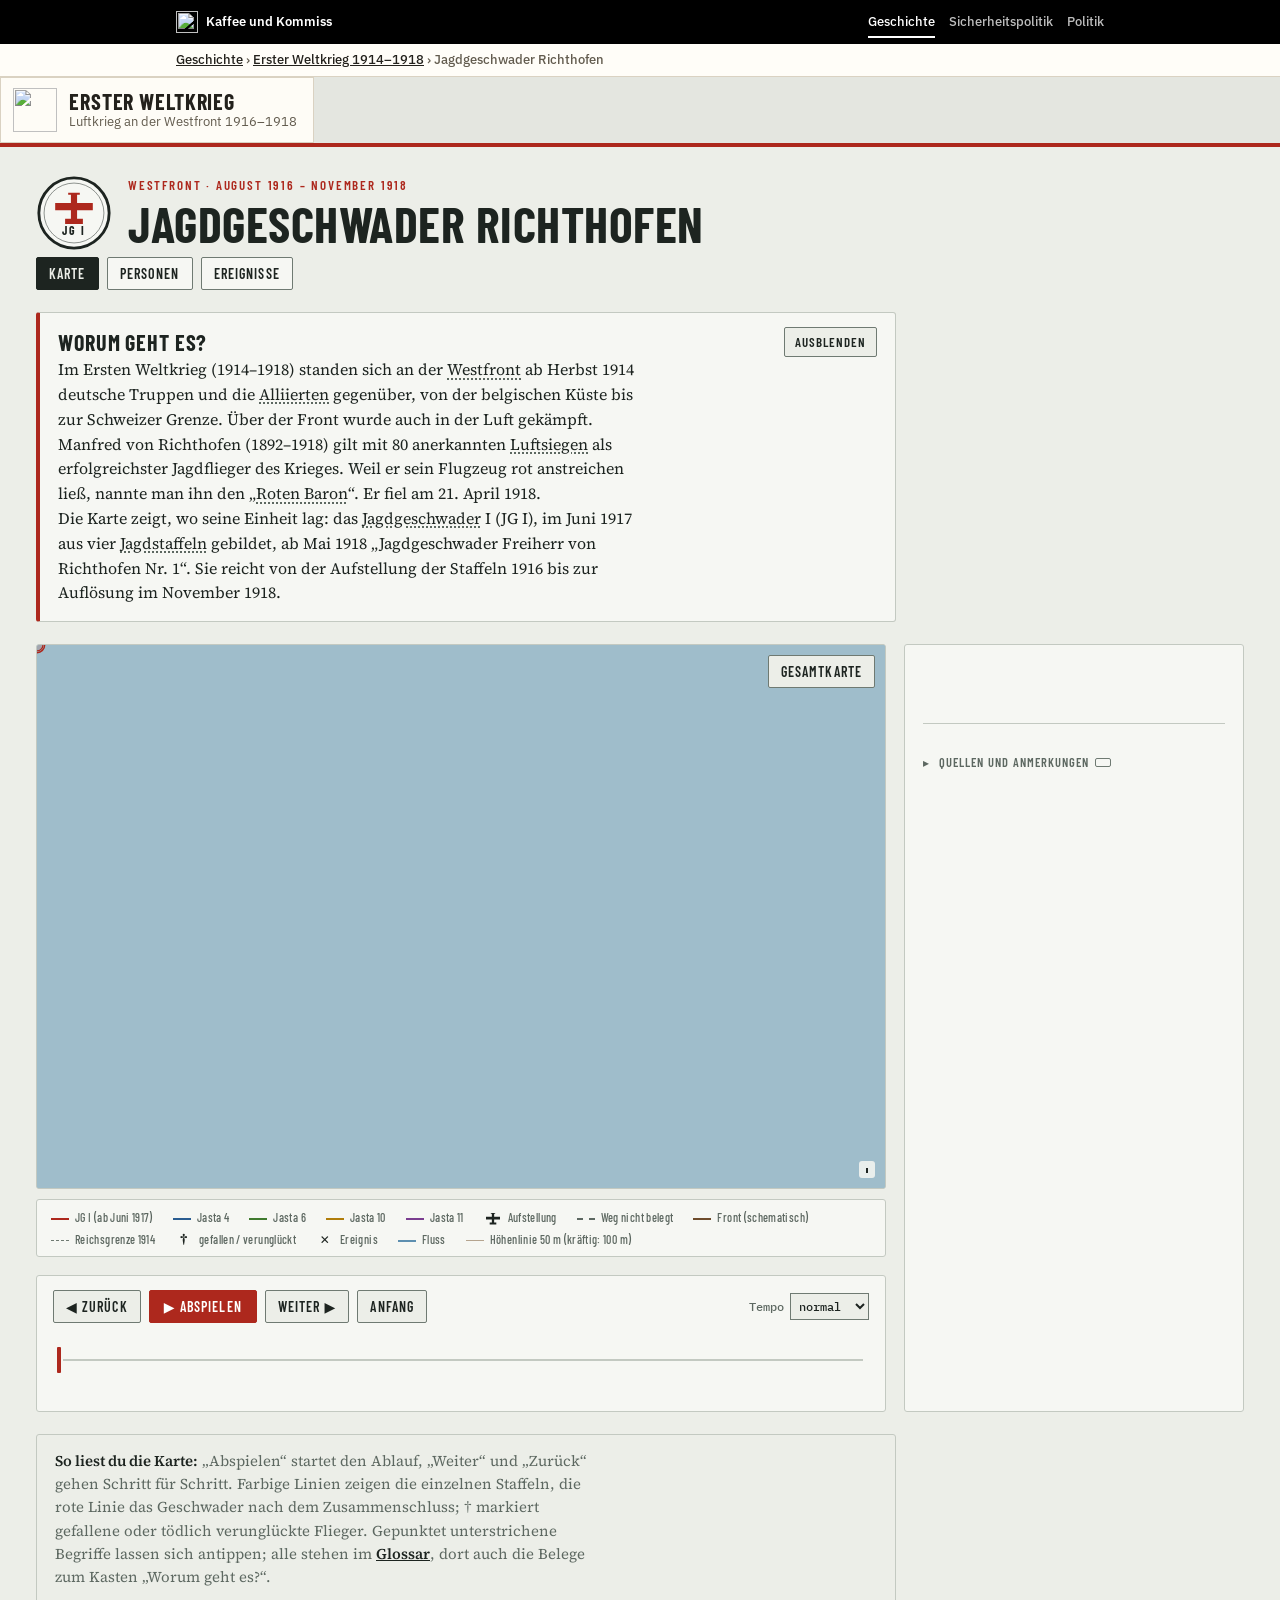
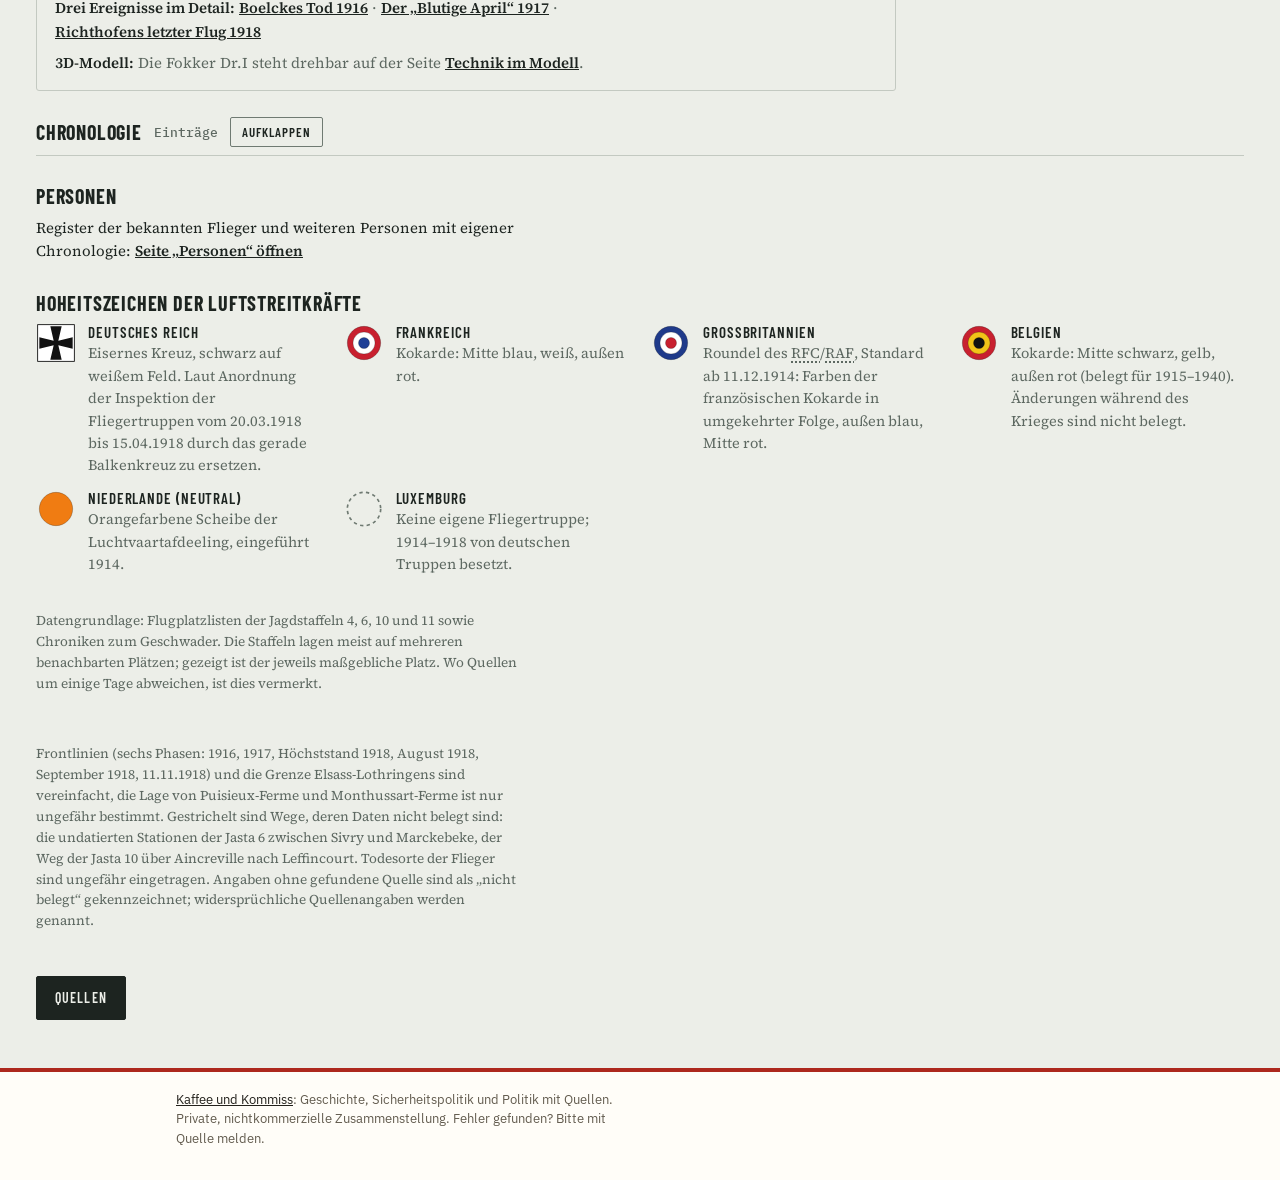
==== commit 28ebc96a: "Fußzeile/Untertitel: Reihenfolge Geschichte, Sicherheitspolitik, Politik wie Kopfleiste Co-Authored-" ====
--- a/index.html
+++ b/index.html
@@ -1201,7 +1201,7 @@
 </script>
 <script src="site.js" defer></script>
 <footer class="kk-fuss"><div class="kk-in">
-  <p><a href="https://kaffeeundkommiss.github.io/">Kaffee und Kommiss</a>: Politik, Geschichte und Sicherheitspolitik mit Quellen. Private, nichtkommerzielle Zusammenstellung. Fehler gefunden? Bitte mit Quelle melden.</p>
+  <p><a href="https://kaffeeundkommiss.github.io/">Kaffee und Kommiss</a>: Geschichte, Sicherheitspolitik und Politik mit Quellen. Private, nichtkommerzielle Zusammenstellung. Fehler gefunden? Bitte mit Quelle melden.</p>
 </div></footer>
 </body>
 </html>
--- a/basis.css
+++ b/basis.css
@@ -45,6 +45,13 @@
 .kk-schild{display:inline-flex;align-items:center;gap:12px;background:var(--kk-schild);padding:10px 16px 10px 12px;border:1px solid var(--kk-linie);color:var(--kk-tinte);text-decoration:none}
 .kk-name{font:700 22px/1.05 var(--kk-titel);text-transform:uppercase;letter-spacing:.04em}
 .kk-unter{font:400 13px/1.35 var(--kk-text);color:var(--kk-grau)}
+/* Handy: Kopfband flacher, damit Hauptinhalt früher sichtbar ist (Arbeitspaket 3, 22.11.2026).
+   Gilt für beide Kopfbauarten (.kk-kopf und header.top). :root:root hebt die Spezifität über die
+   seiteneigenen Regeln in style.css/bereich.css, die nach basis.css geladen werden. Desktop unverändert. */
+@media (max-width:640px){
+  :root:root .kk-kopf .kk-in,:root:root .kk-kopf .wrap,:root:root header.top>.wrap{padding-top:12px;padding-bottom:12px;row-gap:8px}
+  :root:root .kk-schild,:root:root header.top .marke{padding:7px 12px 7px 10px}
+}
 
 /* Fuß */
 .kk-fuss{border-top:4px solid var(--kk-akzent);background:var(--kk-papier);color:var(--kk-grau);font:400 13px/1.5 var(--kk-text)}
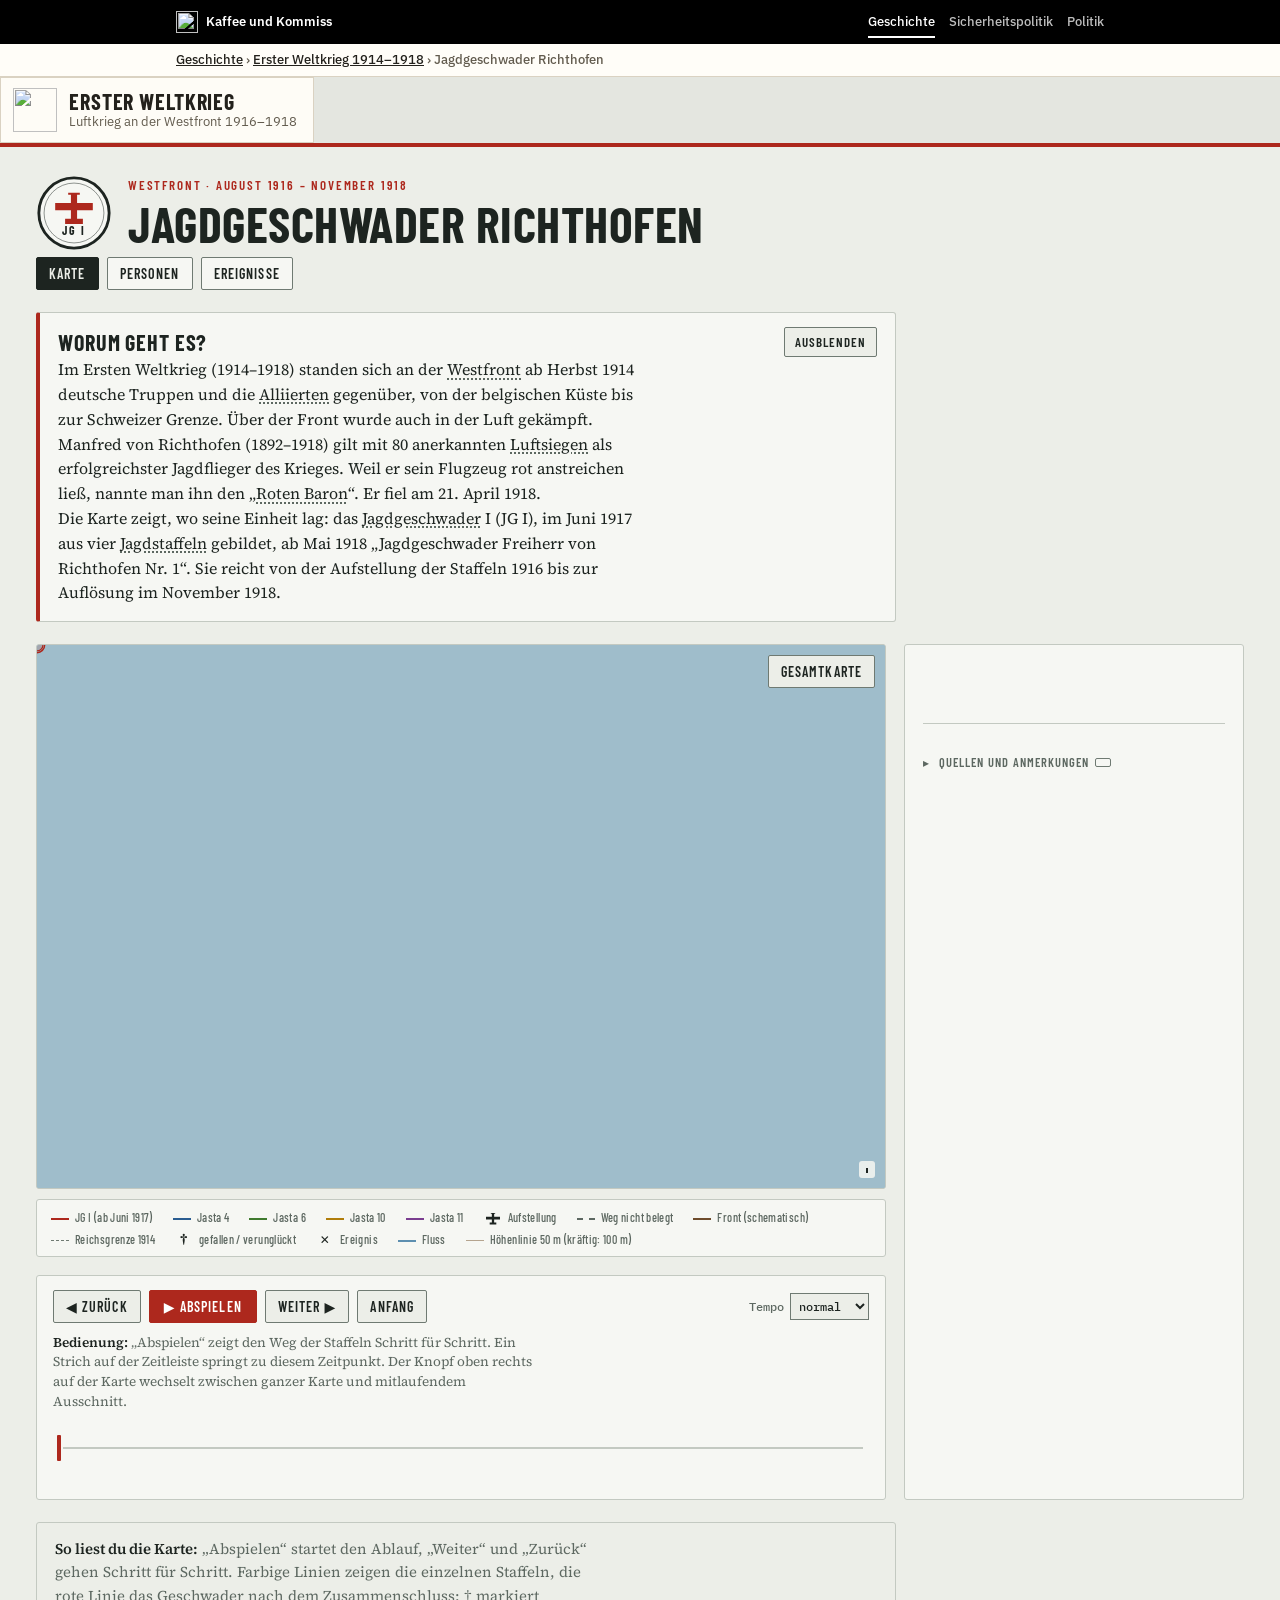
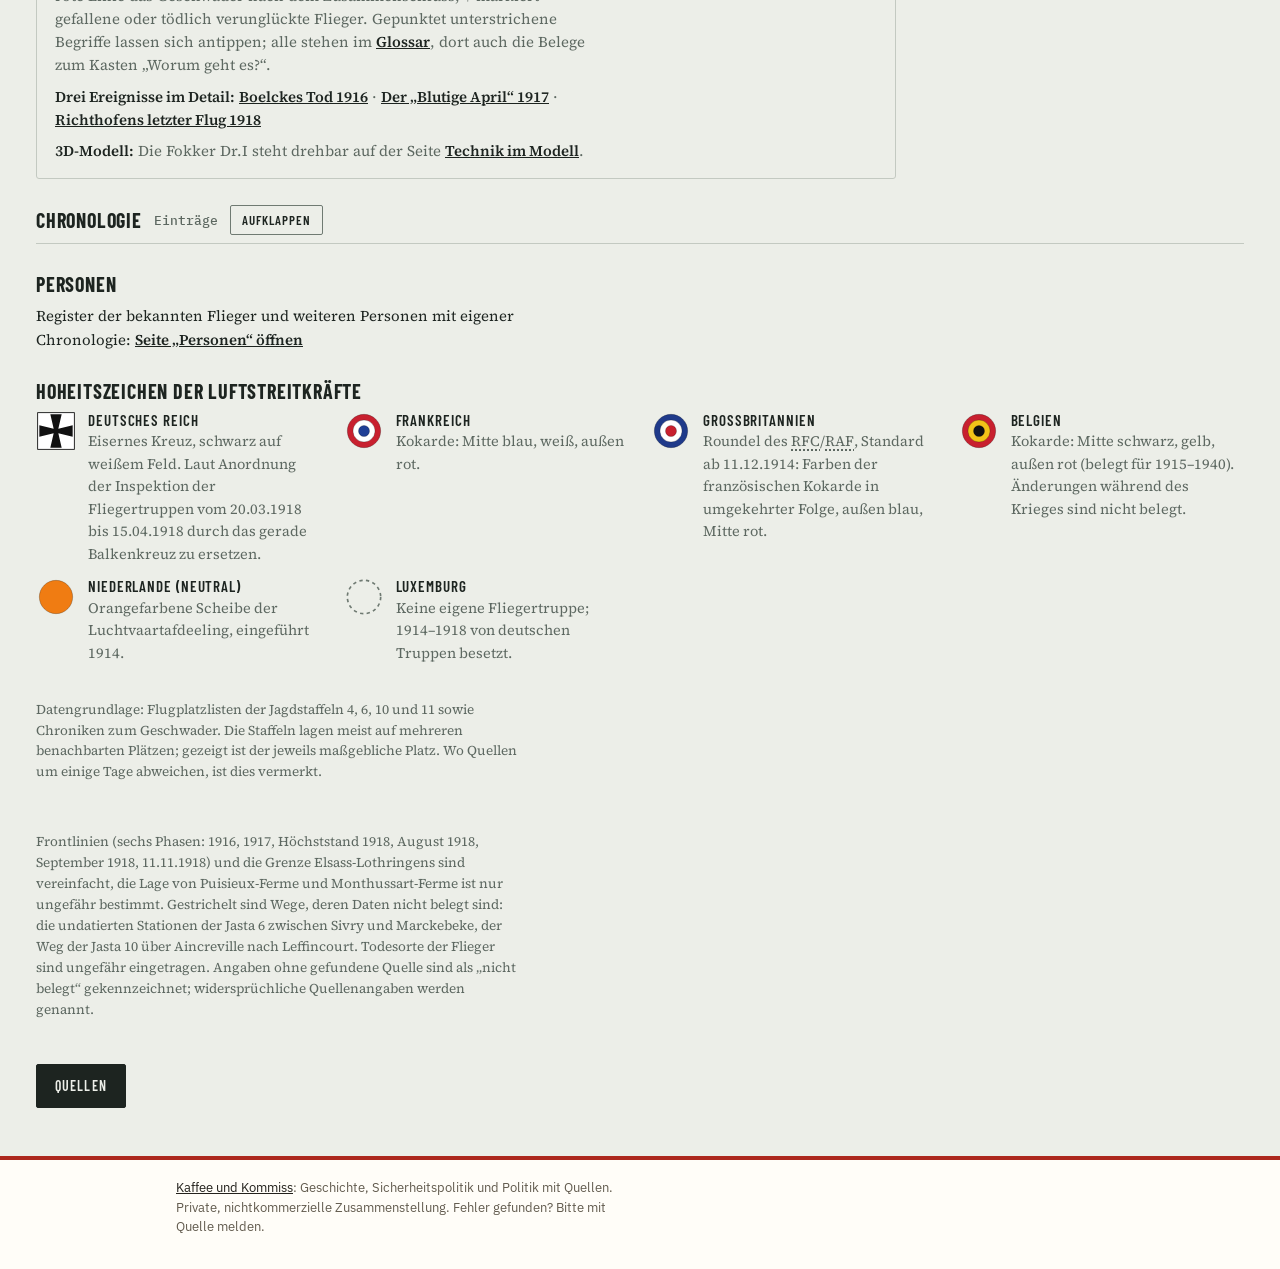
==== commit a8118ed4: "Karte: kurze Bedienhilfe direkt an den Knöpfen Co-Authored-By: Claude Opus 5.5 <noreply@anthropic.co" ====
--- a/index.html
+++ b/index.html
@@ -232,6 +232,9 @@
   .panel h2 { font-size: 26px }
   .mapbtn { padding: 8px 10px 7px; font-size: 13px }
 }
+/* Kurze Bedienhilfe direkt an den Knöpfen (23.11.2026); die ausführliche Lesehilfe steht im Kasten „Hinweise zur Karte“ */
+.kurzhilfe { margin: 0; font-size: 13.5px; line-height: 1.45; color: var(--muted) } .kurzhilfe b { color: var(--ink); font-weight: 600 }
+@media (max-width: 640px) { .controls > .kurzhilfe { order: 2; margin: 0 2px } }
 .speed select { font: inherit; color: var(--ink); background: var(--paper); border: 1px solid var(--border); padding: 4px }
 
 .ruler { position: relative; height: 62px; margin: 4px 6px 0 }
@@ -395,6 +398,7 @@
           </label>
         </div>
       </div>
+      <p class="kurzhilfe"><b>Bedienung:</b> „Abspielen“ zeigt den Weg der Staffeln Schritt für Schritt. Ein Strich auf der Zeitleiste springt zu diesem Zeitpunkt. Der Knopf oben rechts auf der Karte wechselt zwischen ganzer Karte und mitlaufendem Ausschnitt.</p>
       <div class="ruler" id="ruler"><div class="axis"></div><div class="prog" id="prog"></div><div class="playhead" id="playhead"></div></div>
     </section>
 
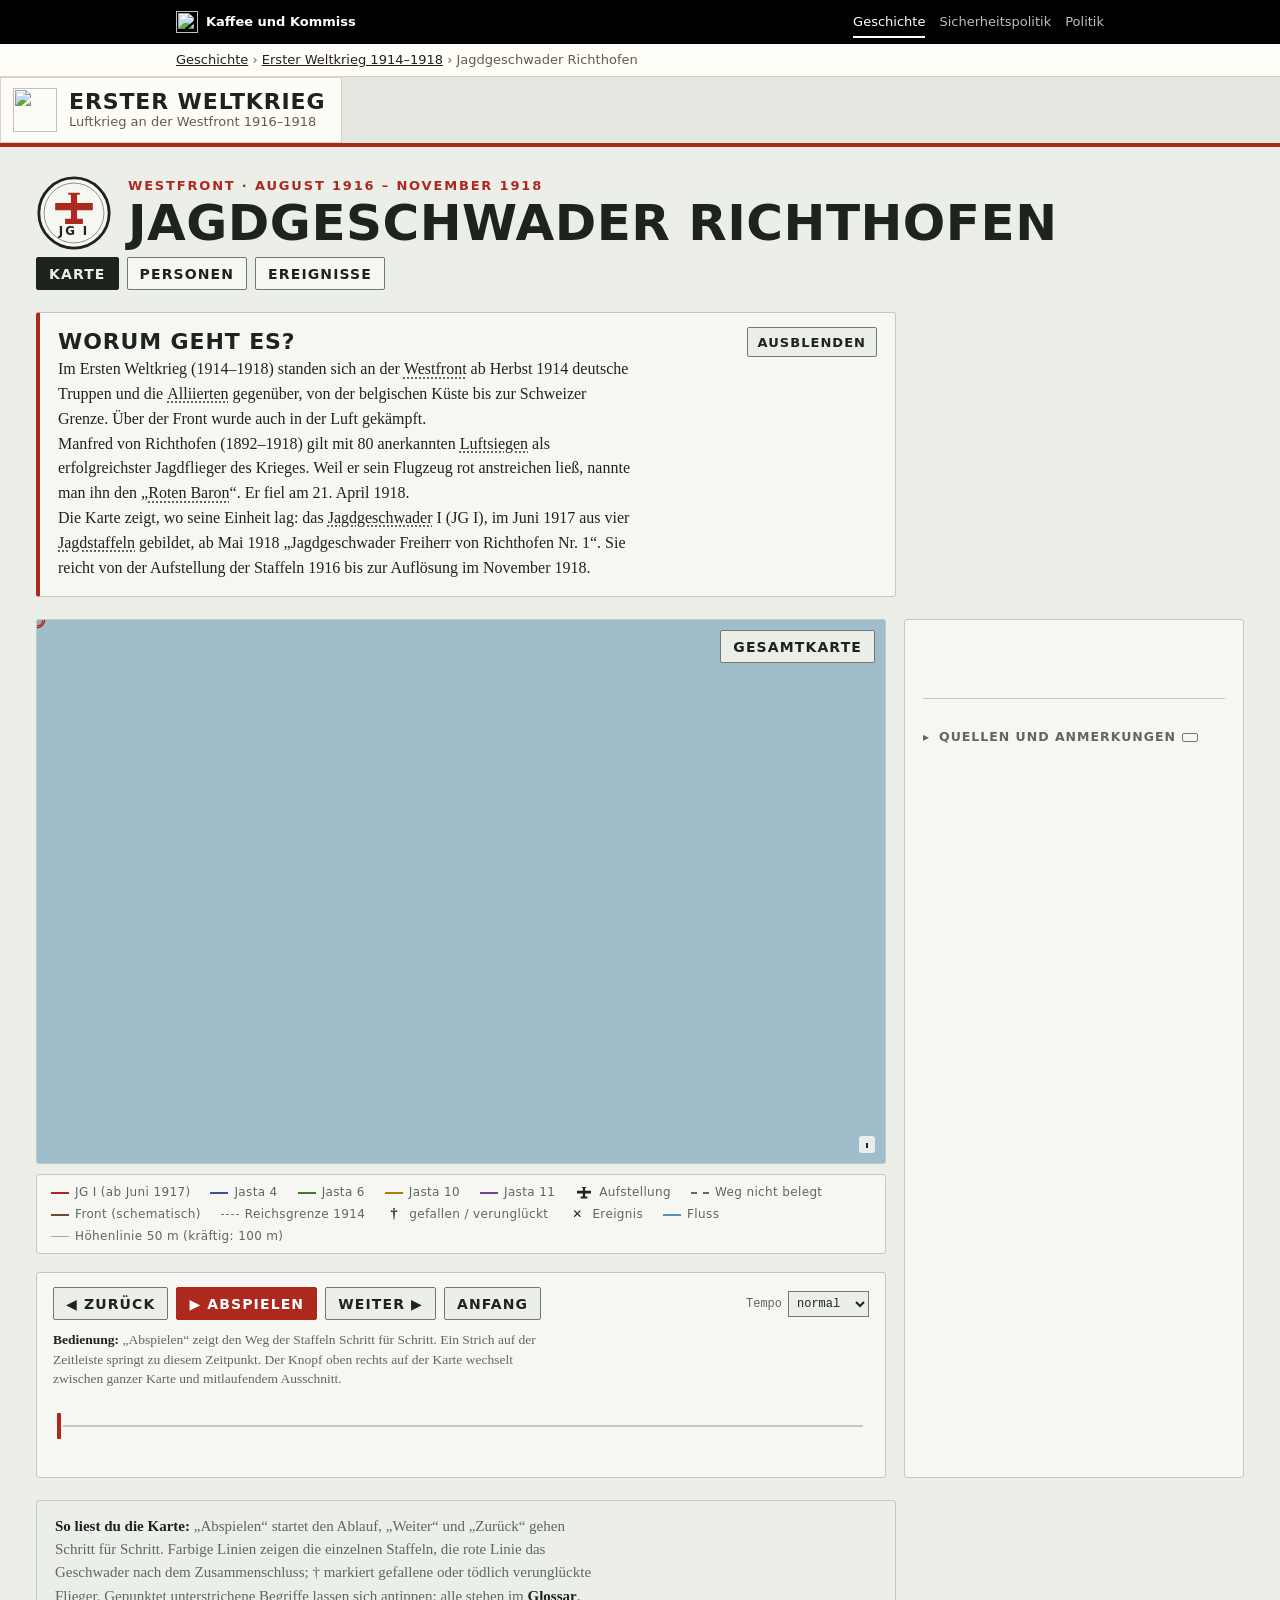
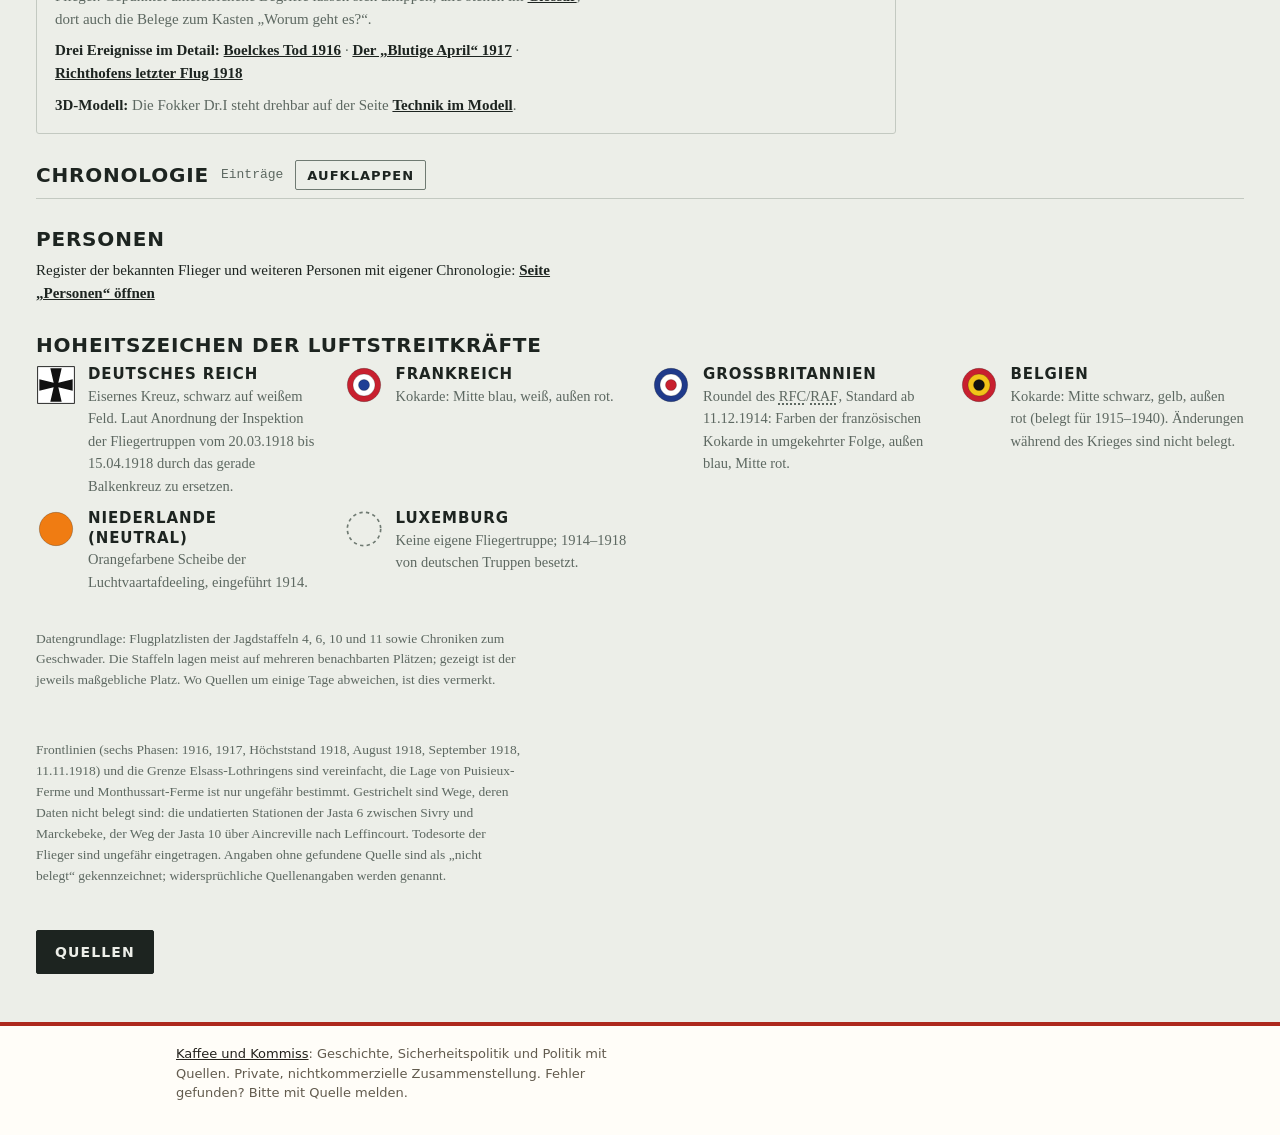
==== commit 4d98151f: "Schriften von kaffeeundkommiss.github.io statt Google Fonts laden Google-Fonts-Links und preconnect " ====
--- a/index.html
+++ b/index.html
@@ -37,9 +37,7 @@
 [hidden] { display: none !important }
 </style>
 <title>Jagdgeschwader Richthofen 1916–1918</title>
-<link rel="preconnect" href="https://fonts.googleapis.com">
-<link rel="preconnect" href="https://fonts.gstatic.com" crossorigin>
-<link rel="stylesheet" href="https://fonts.googleapis.com/css2?family=Barlow+Condensed:wght@500;600;700&family=Source+Serif+4:opsz,wght@8..60,400;8..60,600&family=IBM+Plex+Sans:wght@400;500;600;700&family=IBM+Plex+Mono:wght@400;500;600&display=swap">
+<link rel="stylesheet" href="https://kaffeeundkommiss.github.io/schriften/schriften.css">
 <link rel="stylesheet" href="basis.css">
 <style>
 /* Layout: Karte als Hauptfläche, Detailspalte rechts (mobil darunter), Zeitleiste mit echter Datumsskala, darunter Stationsliste */
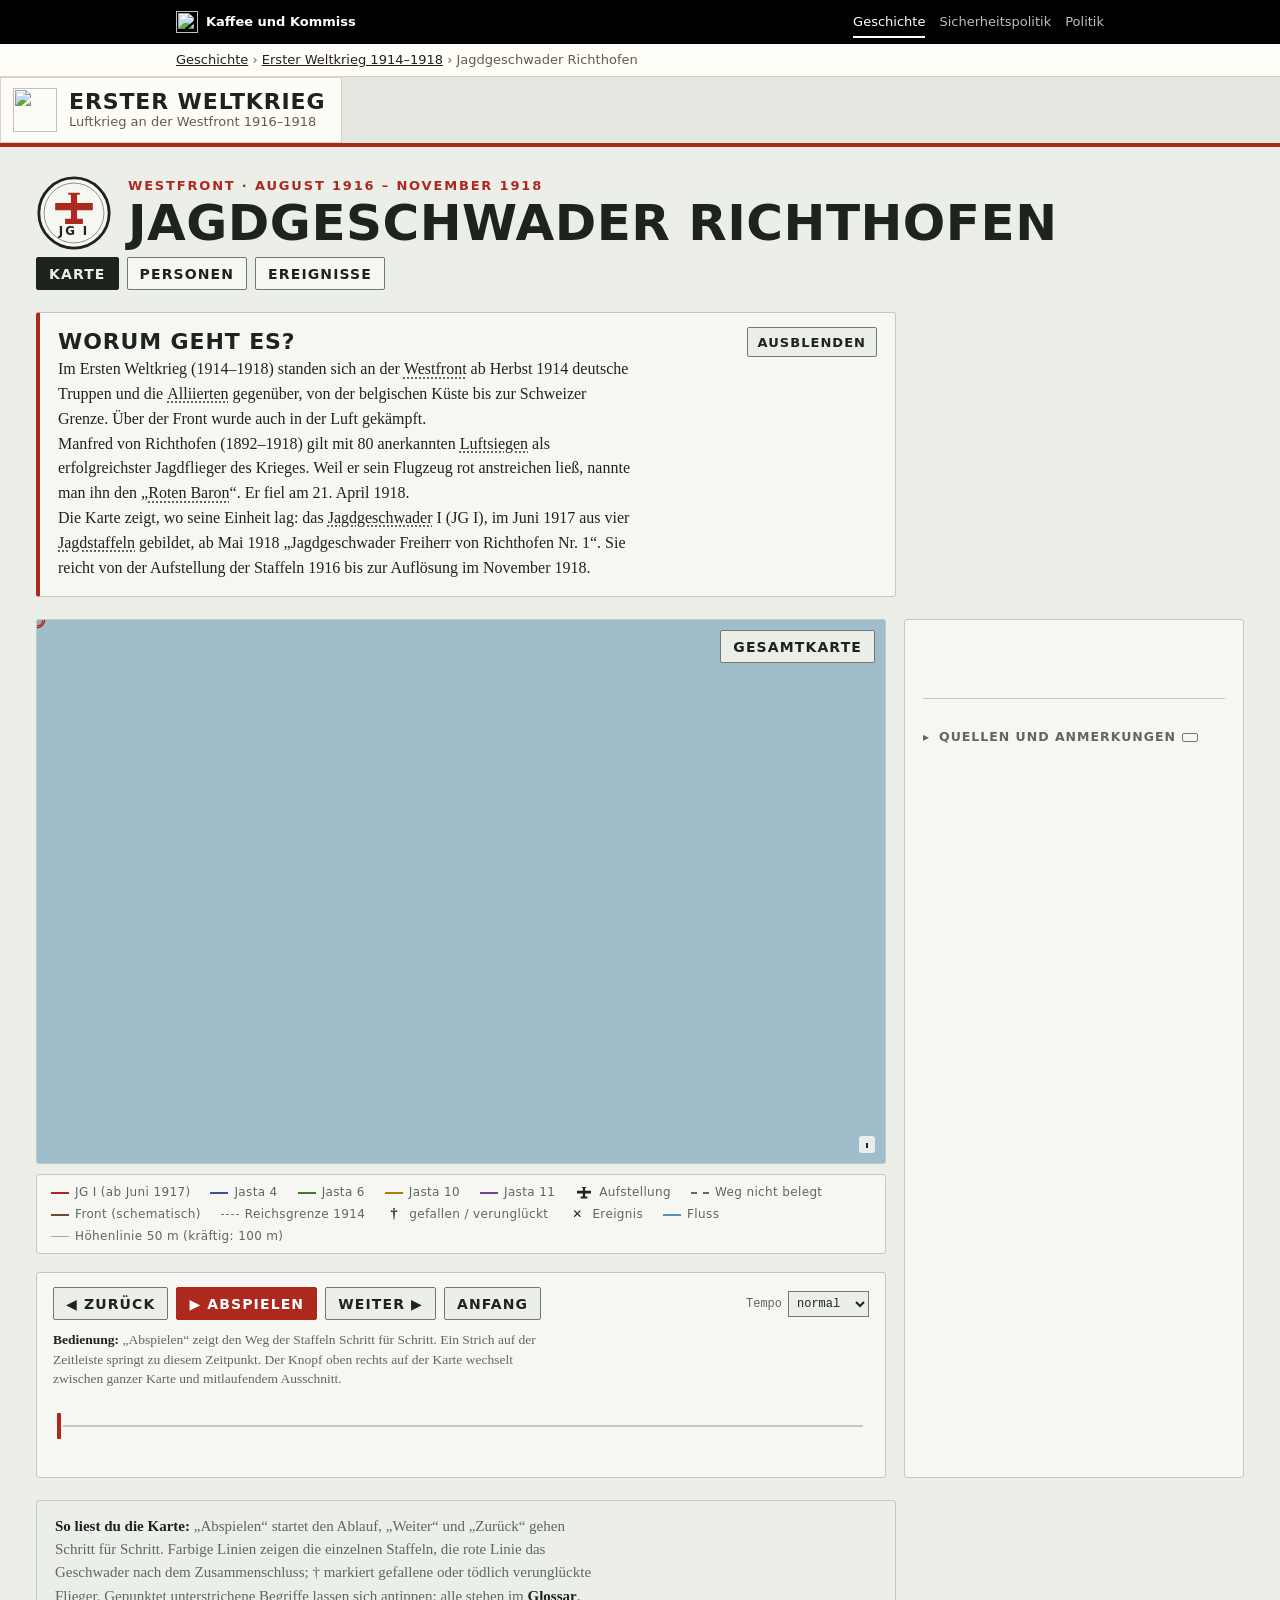
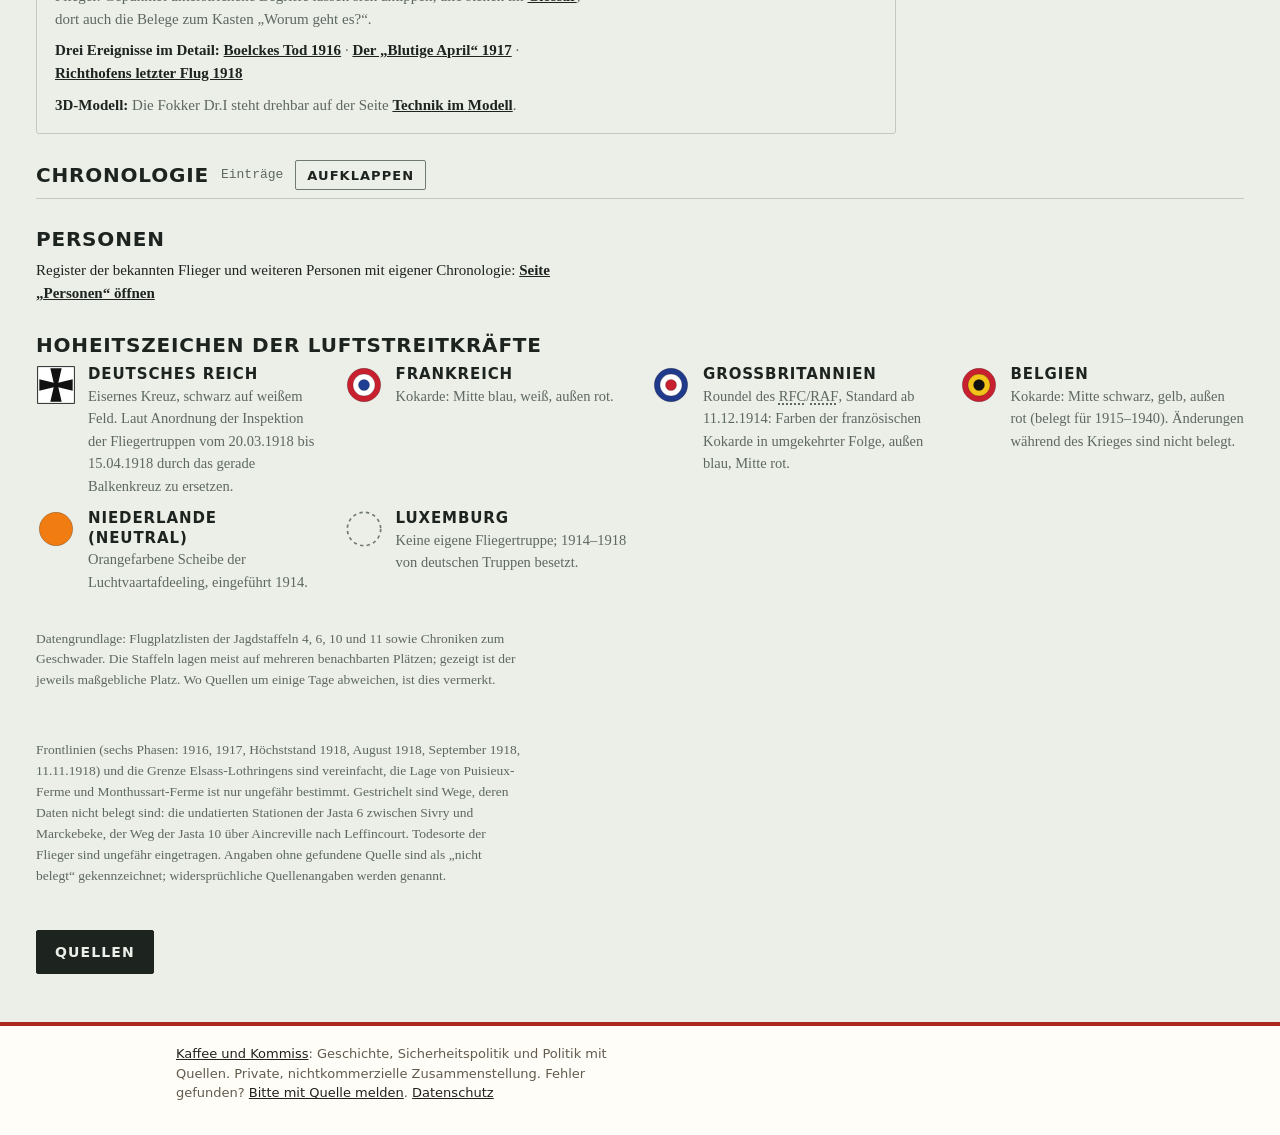
==== commit 4ea9ac6b: "Fußzeile: Meldeweg und Datenschutz verlinken „Bitte mit Quelle melden“ verweist auf https://kaffeeun" ====
--- a/index.html
+++ b/index.html
@@ -1203,7 +1203,7 @@
 </script>
 <script src="site.js" defer></script>
 <footer class="kk-fuss"><div class="kk-in">
-  <p><a href="https://kaffeeundkommiss.github.io/">Kaffee und Kommiss</a>: Geschichte, Sicherheitspolitik und Politik mit Quellen. Private, nichtkommerzielle Zusammenstellung. Fehler gefunden? Bitte mit Quelle melden.</p>
+  <p><a href="https://kaffeeundkommiss.github.io/">Kaffee und Kommiss</a>: Geschichte, Sicherheitspolitik und Politik mit Quellen. Private, nichtkommerzielle Zusammenstellung. Fehler gefunden? <a href="https://kaffeeundkommiss.github.io/kontakt/">Bitte mit Quelle melden</a>. <a href="https://kaffeeundkommiss.github.io/kontakt/#datenschutz">Datenschutz</a></p>
 </div></footer>
 </body>
 </html>
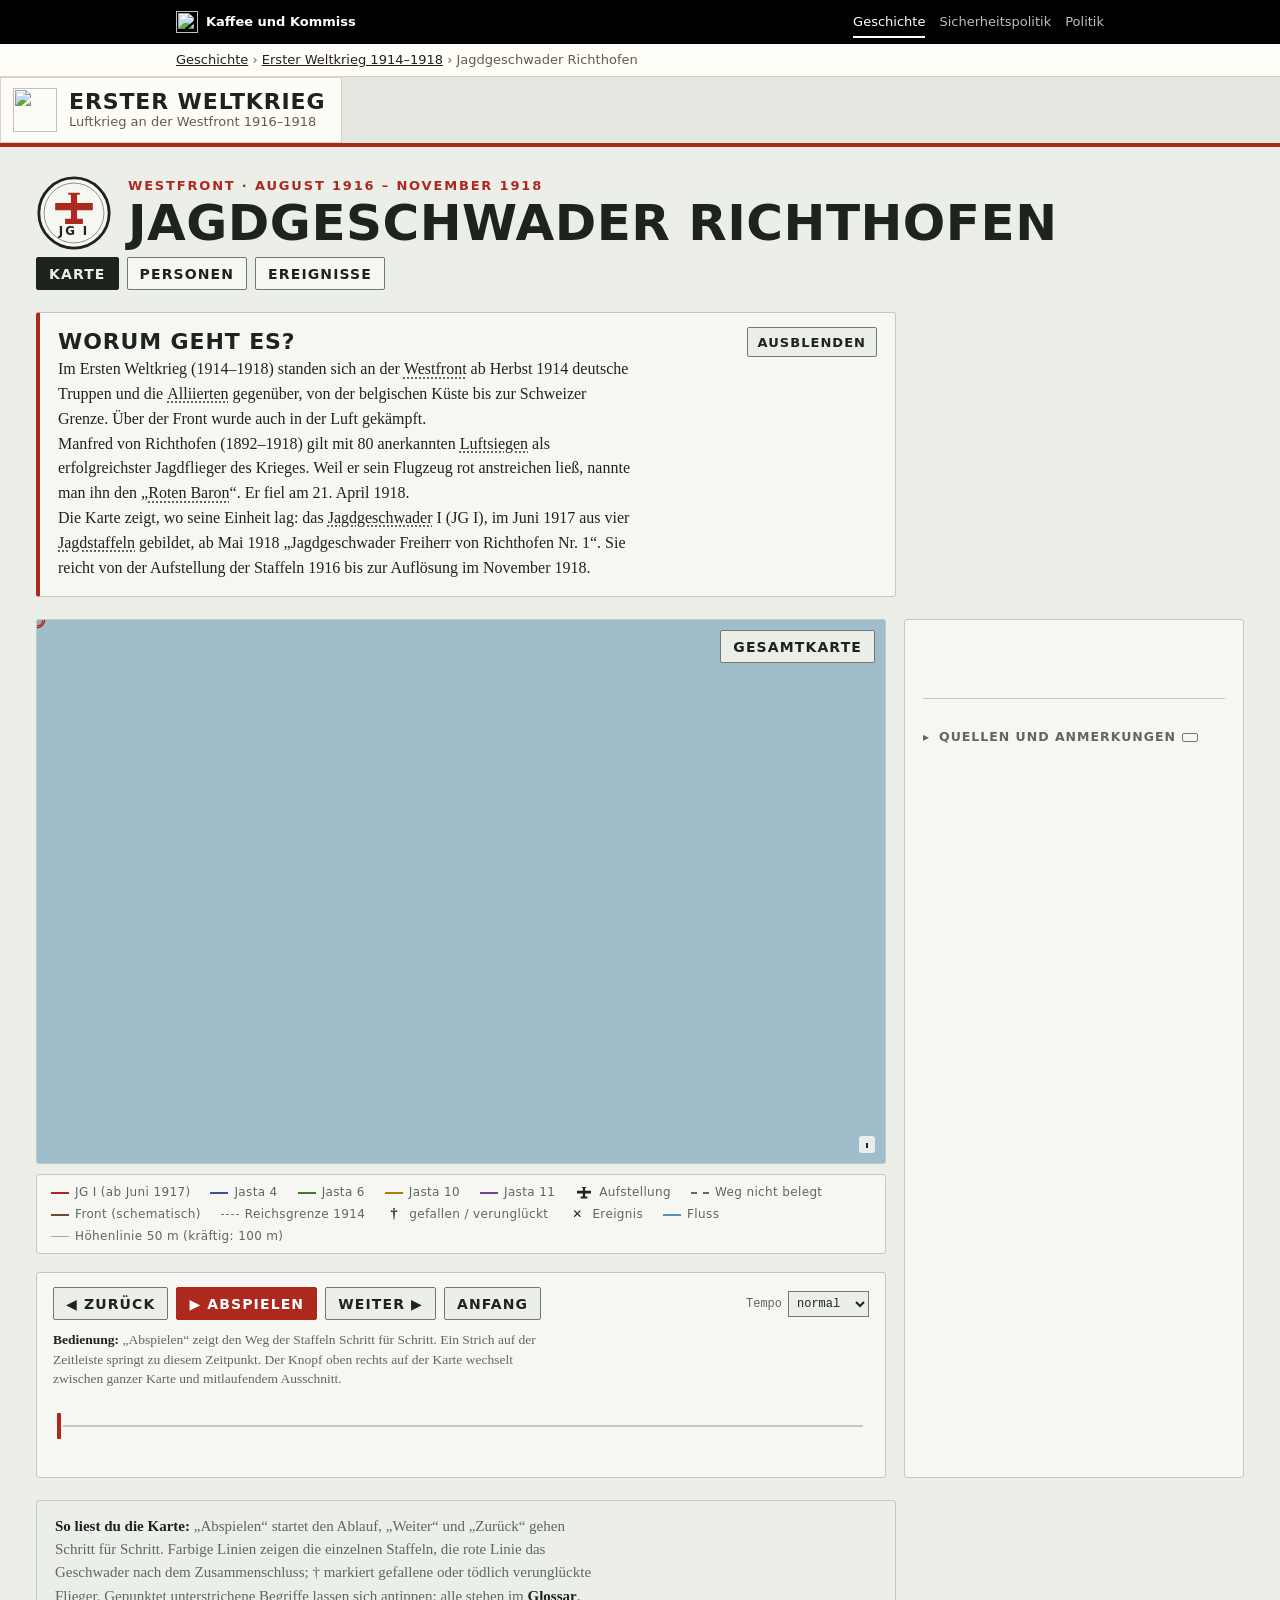
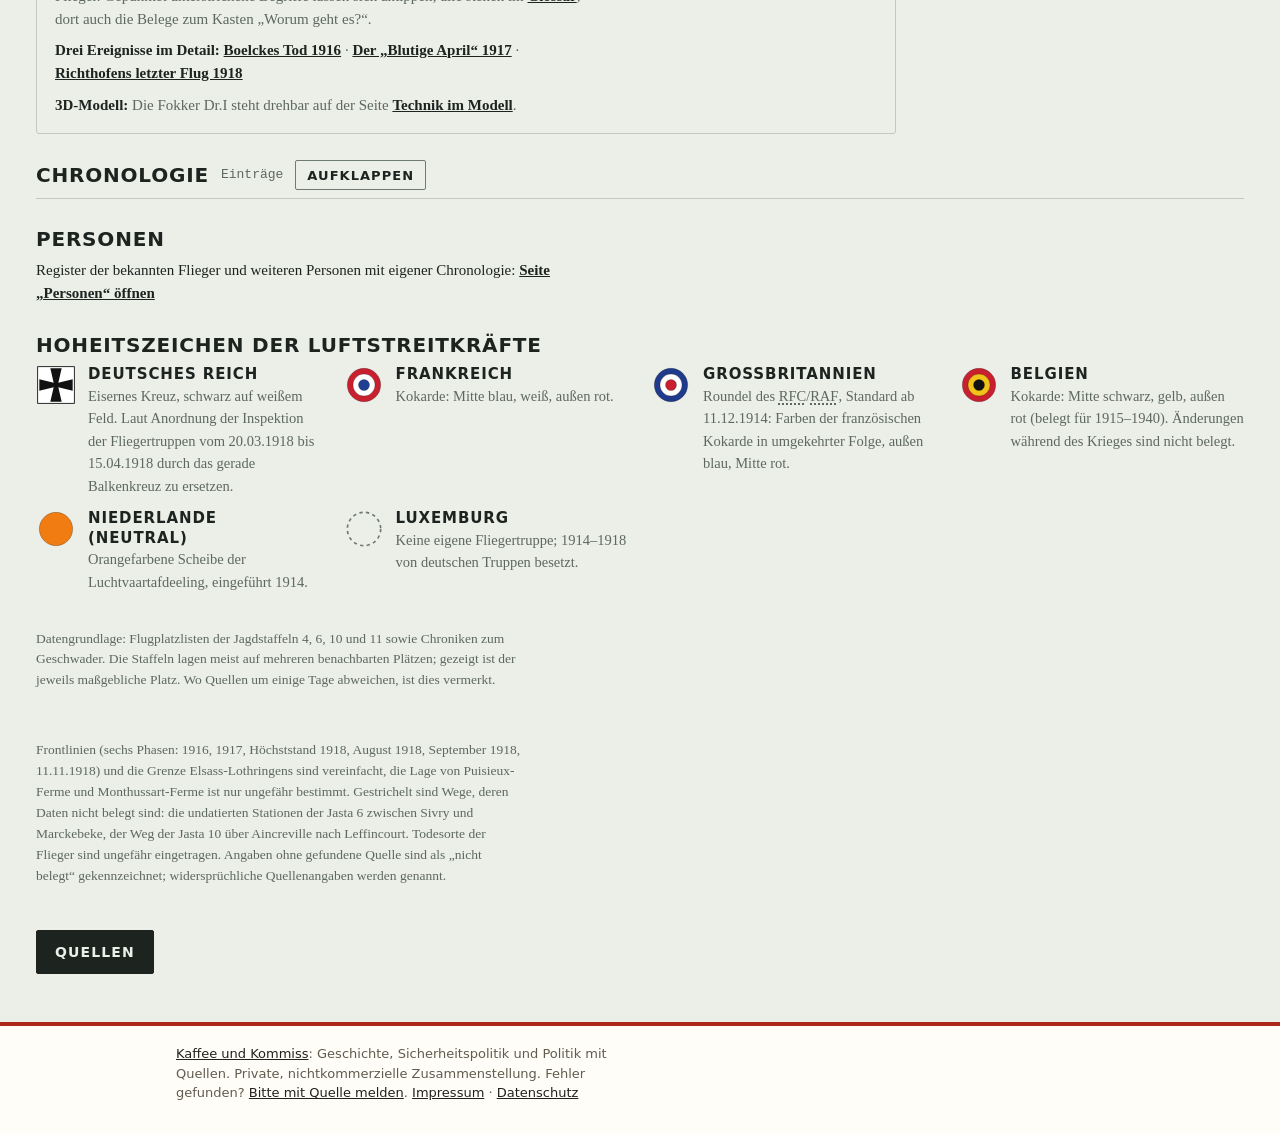
==== commit 22ea7ded: "Fußzeile: Link Impressum ergänzen Co-Authored-By: Claude Opus 5.5 <noreply@anthropic.com> Claude-Ses" ====
--- a/index.html
+++ b/index.html
@@ -1203,7 +1203,7 @@
 </script>
 <script src="site.js" defer></script>
 <footer class="kk-fuss"><div class="kk-in">
-  <p><a href="https://kaffeeundkommiss.github.io/">Kaffee und Kommiss</a>: Geschichte, Sicherheitspolitik und Politik mit Quellen. Private, nichtkommerzielle Zusammenstellung. Fehler gefunden? <a href="https://kaffeeundkommiss.github.io/kontakt/">Bitte mit Quelle melden</a>. <a href="https://kaffeeundkommiss.github.io/kontakt/#datenschutz">Datenschutz</a></p>
+  <p><a href="https://kaffeeundkommiss.github.io/">Kaffee und Kommiss</a>: Geschichte, Sicherheitspolitik und Politik mit Quellen. Private, nichtkommerzielle Zusammenstellung. Fehler gefunden? <a href="https://kaffeeundkommiss.github.io/kontakt/">Bitte mit Quelle melden</a>. <a href="https://kaffeeundkommiss.github.io/kontakt/#impressum">Impressum</a> · <a href="https://kaffeeundkommiss.github.io/kontakt/#datenschutz">Datenschutz</a></p>
 </div></footer>
 </body>
 </html>
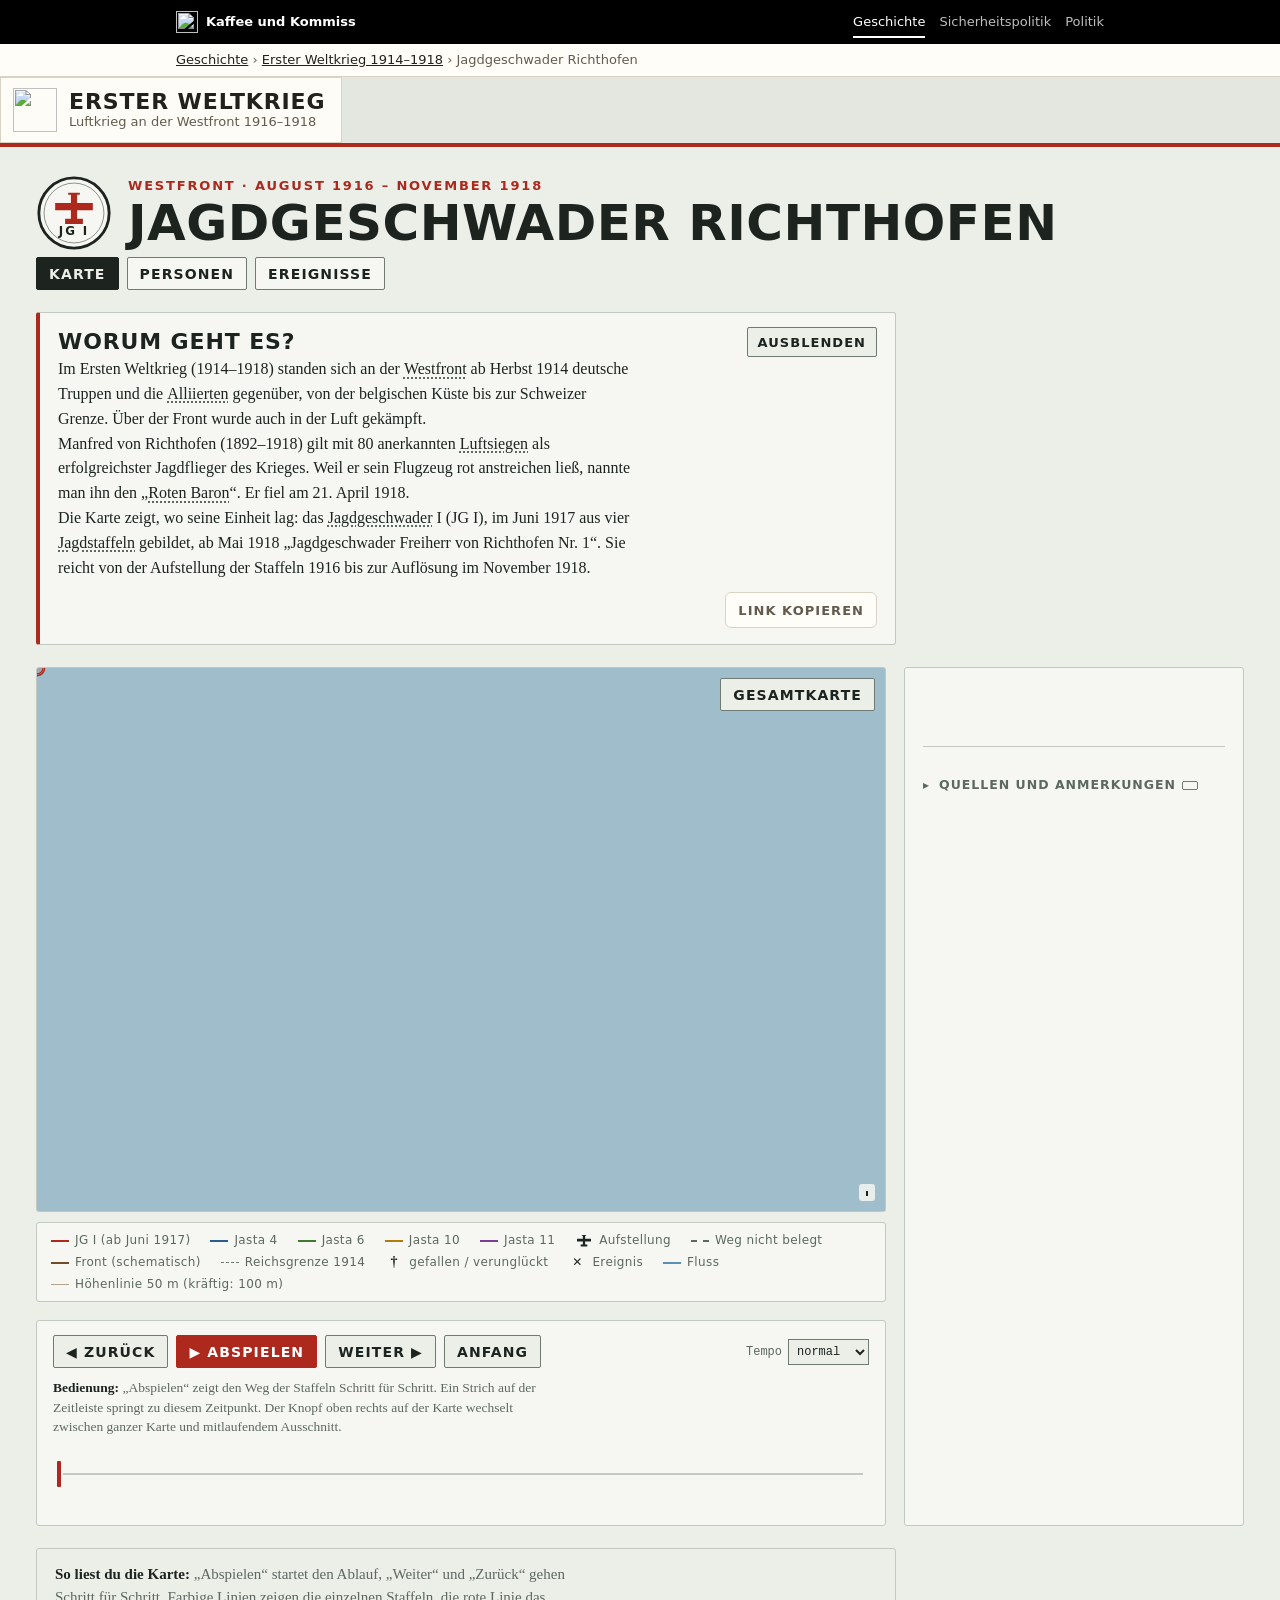
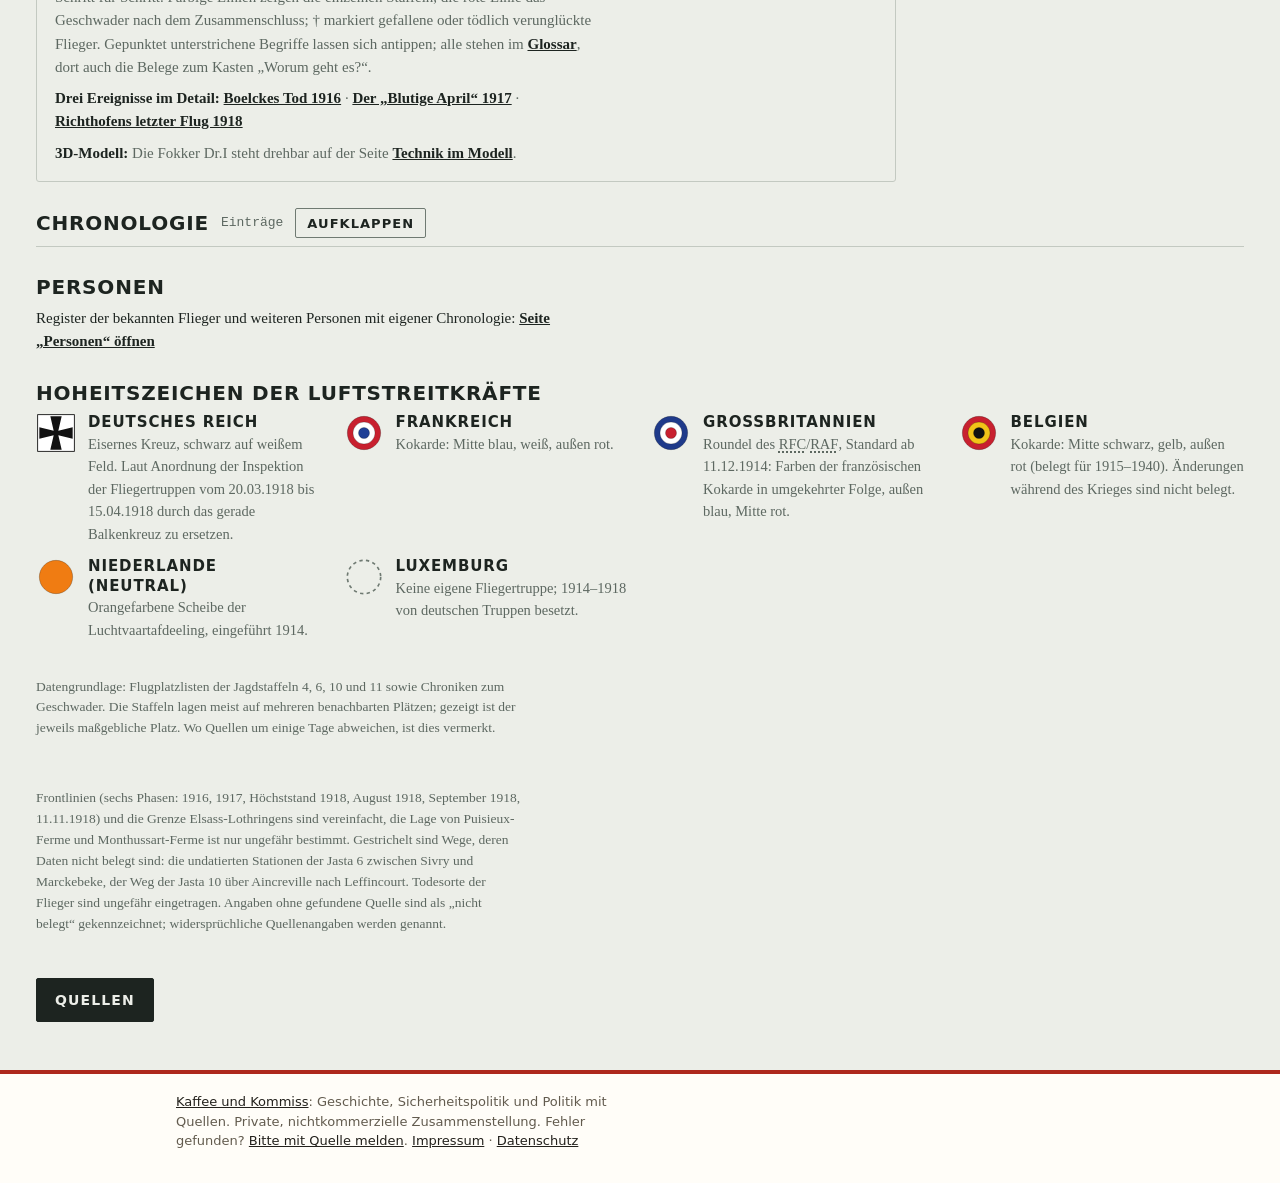
==== commit 4ca45074: "Link teilen: „Link kopieren“ je Abschnitt wie in den Parteimonitoren Neues Skript link-teilen.js set" ====
--- a/index.html
+++ b/index.html
@@ -1205,5 +1205,6 @@
 <footer class="kk-fuss"><div class="kk-in">
   <p><a href="https://kaffeeundkommiss.github.io/">Kaffee und Kommiss</a>: Geschichte, Sicherheitspolitik und Politik mit Quellen. Private, nichtkommerzielle Zusammenstellung. Fehler gefunden? <a href="https://kaffeeundkommiss.github.io/kontakt/">Bitte mit Quelle melden</a>. <a href="https://kaffeeundkommiss.github.io/kontakt/#impressum">Impressum</a> · <a href="https://kaffeeundkommiss.github.io/kontakt/#datenschutz">Datenschutz</a></p>
 </div></footer>
+<script src="link-teilen.js?v=1" defer></script>
 </body>
 </html>
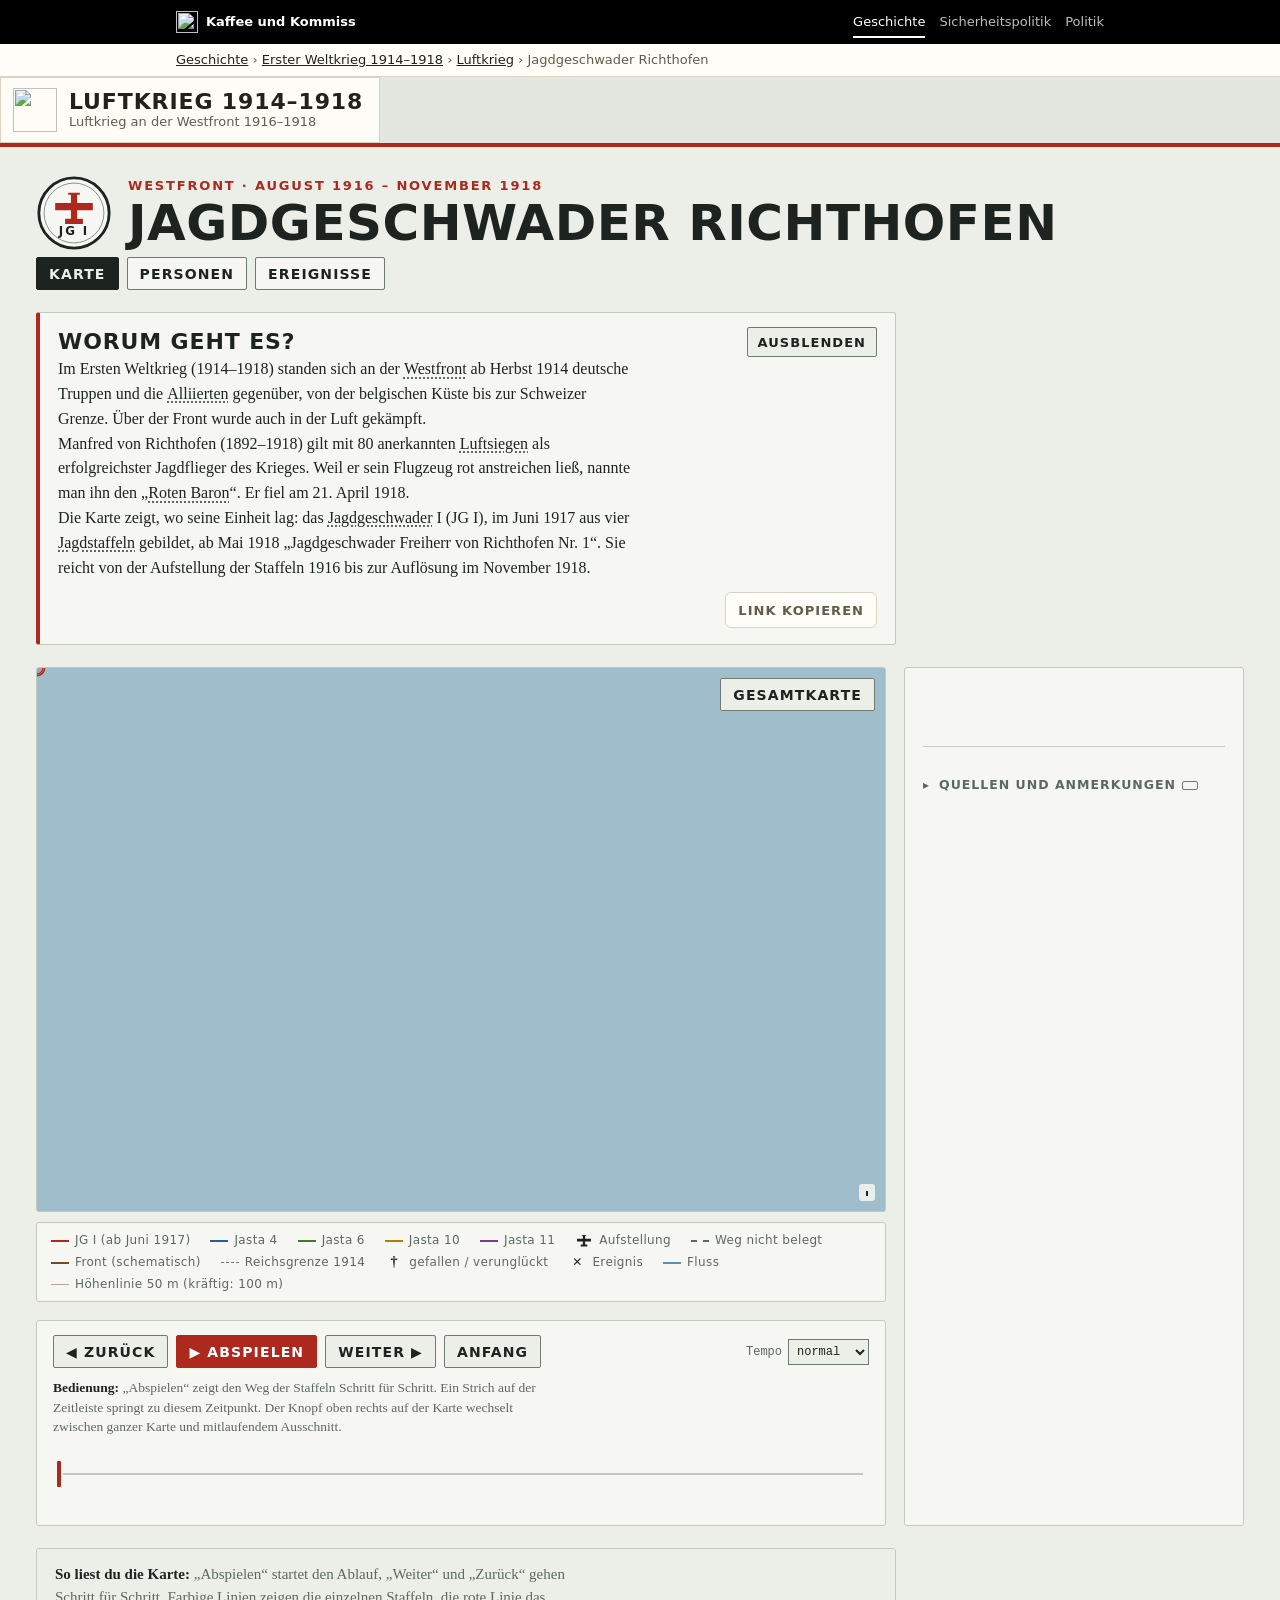
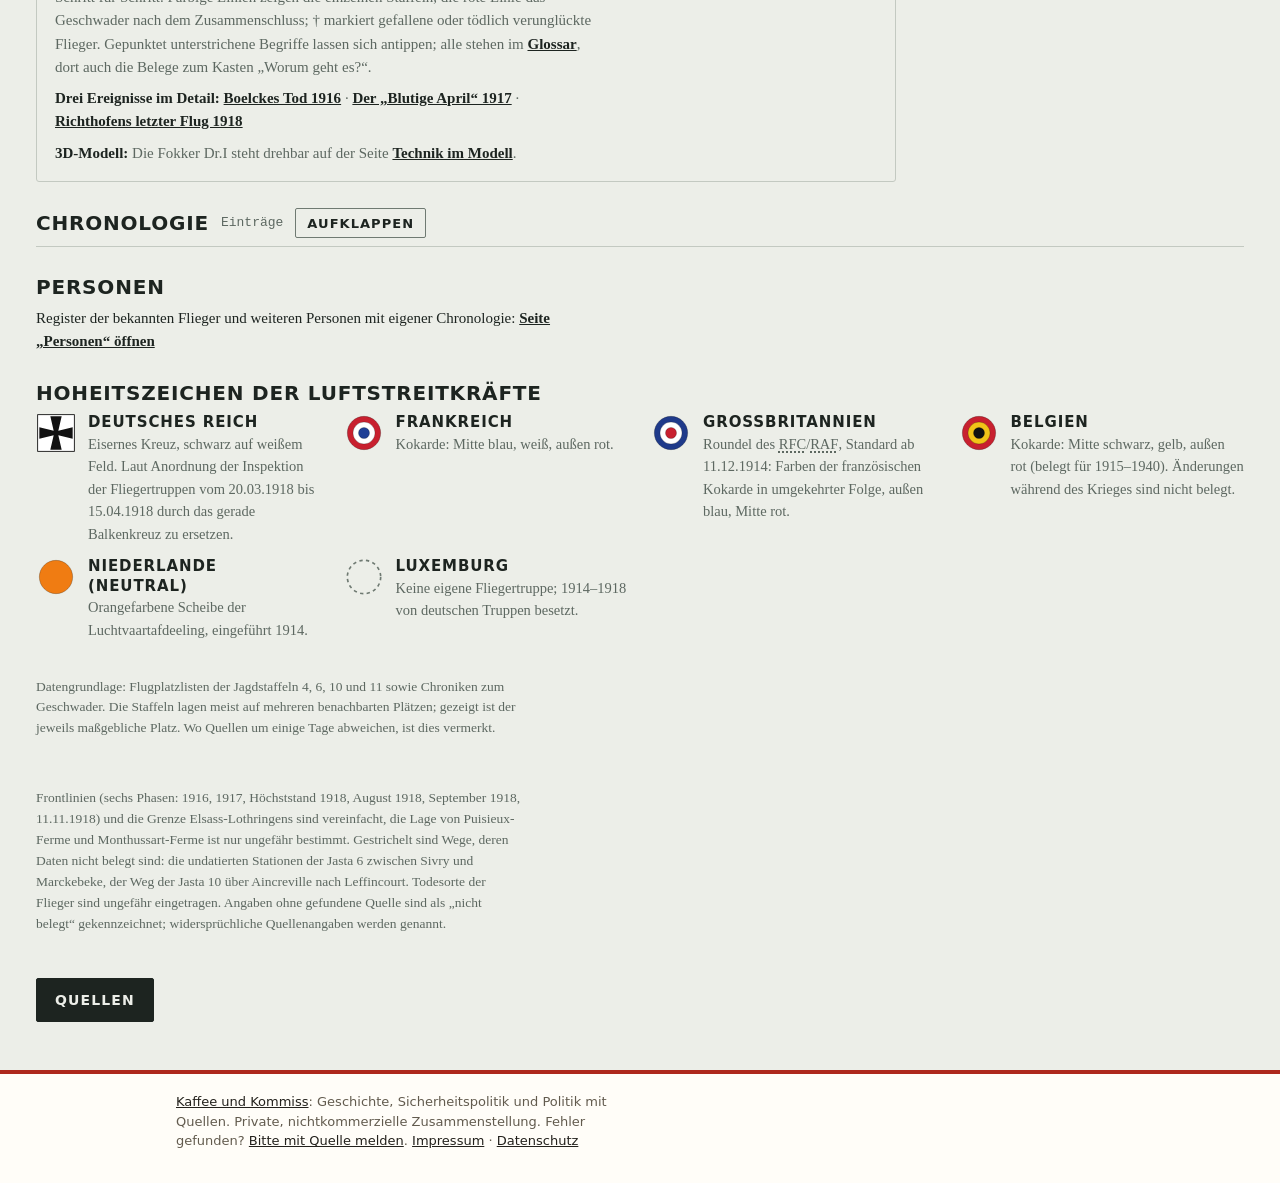
==== commit ce58c2bd: "Pfad und Schild: Richthofen-Seiten unter Erster Weltkrieg › Luftkrieg Co-Authored-By: Claude Opus 5." ====
--- a/index.html
+++ b/index.html
@@ -297,9 +297,9 @@
   <a class="kk-haus" href="https://kaffeeundkommiss.github.io/"><img src="kk-tasse.svg" alt="" width="22" height="22"><span>Kaffee und Kommiss</span></a>
   <nav class="kk-bereiche" aria-label="Bereiche"><a href="https://kaffeeundkommiss.github.io/geschichte/" aria-current="true">Geschichte</a><a href="https://kaffeeundkommiss.github.io/sicherheitspolitik/"><span class="kk-lang">Sicherheitspolitik</span><span class="kk-kurz">Sicherheit</span></a><a href="https://kaffeeundkommiss.github.io/politik/">Politik</a></nav>
 </div></div>
-<nav class="kk-pfad" aria-label="Pfad"><div class="kk-in"><a href="https://kaffeeundkommiss.github.io/geschichte/">Geschichte</a> › <a href="https://kaffeeundkommiss.github.io/geschichte/erster-weltkrieg/">Erster Weltkrieg 1914–1918</a> › <span aria-current="page">Jagdgeschwader Richthofen</span></div></nav>
+<nav class="kk-pfad" aria-label="Pfad"><div class="kk-in"><a href="https://kaffeeundkommiss.github.io/geschichte/">Geschichte</a> › <a href="https://kaffeeundkommiss.github.io/geschichte/erster-weltkrieg/">Erster Weltkrieg 1914–1918</a> › <a href="https://kaffeeundkommiss.github.io/geschichte/erster-weltkrieg/luftkrieg/">Luftkrieg</a> › <span aria-current="page">Jagdgeschwader Richthofen</span></div></nav>
 <div class="kk-kopf"><div class="kk-in">
-  <a class="kk-schild" href="https://kaffeeundkommiss.github.io/geschichte/erster-weltkrieg/"><img src="icons/favicon.svg" alt="" width="44" height="44"><span><span class="kk-name" style="display:block">Erster Weltkrieg</span><span class="kk-unter" style="display:block">Luftkrieg an der Westfront 1916–1918</span></span></a>
+  <a class="kk-schild" href="https://kaffeeundkommiss.github.io/geschichte/erster-weltkrieg/luftkrieg/"><img src="icons/favicon.svg" alt="" width="44" height="44"><span><span class="kk-name" style="display:block">Luftkrieg 1914–1918</span><span class="kk-unter" style="display:block">Luftkrieg an der Westfront 1916–1918</span></span></a>
 </div></div>
 <main class="wrap" id="inhalt">
   <header>
